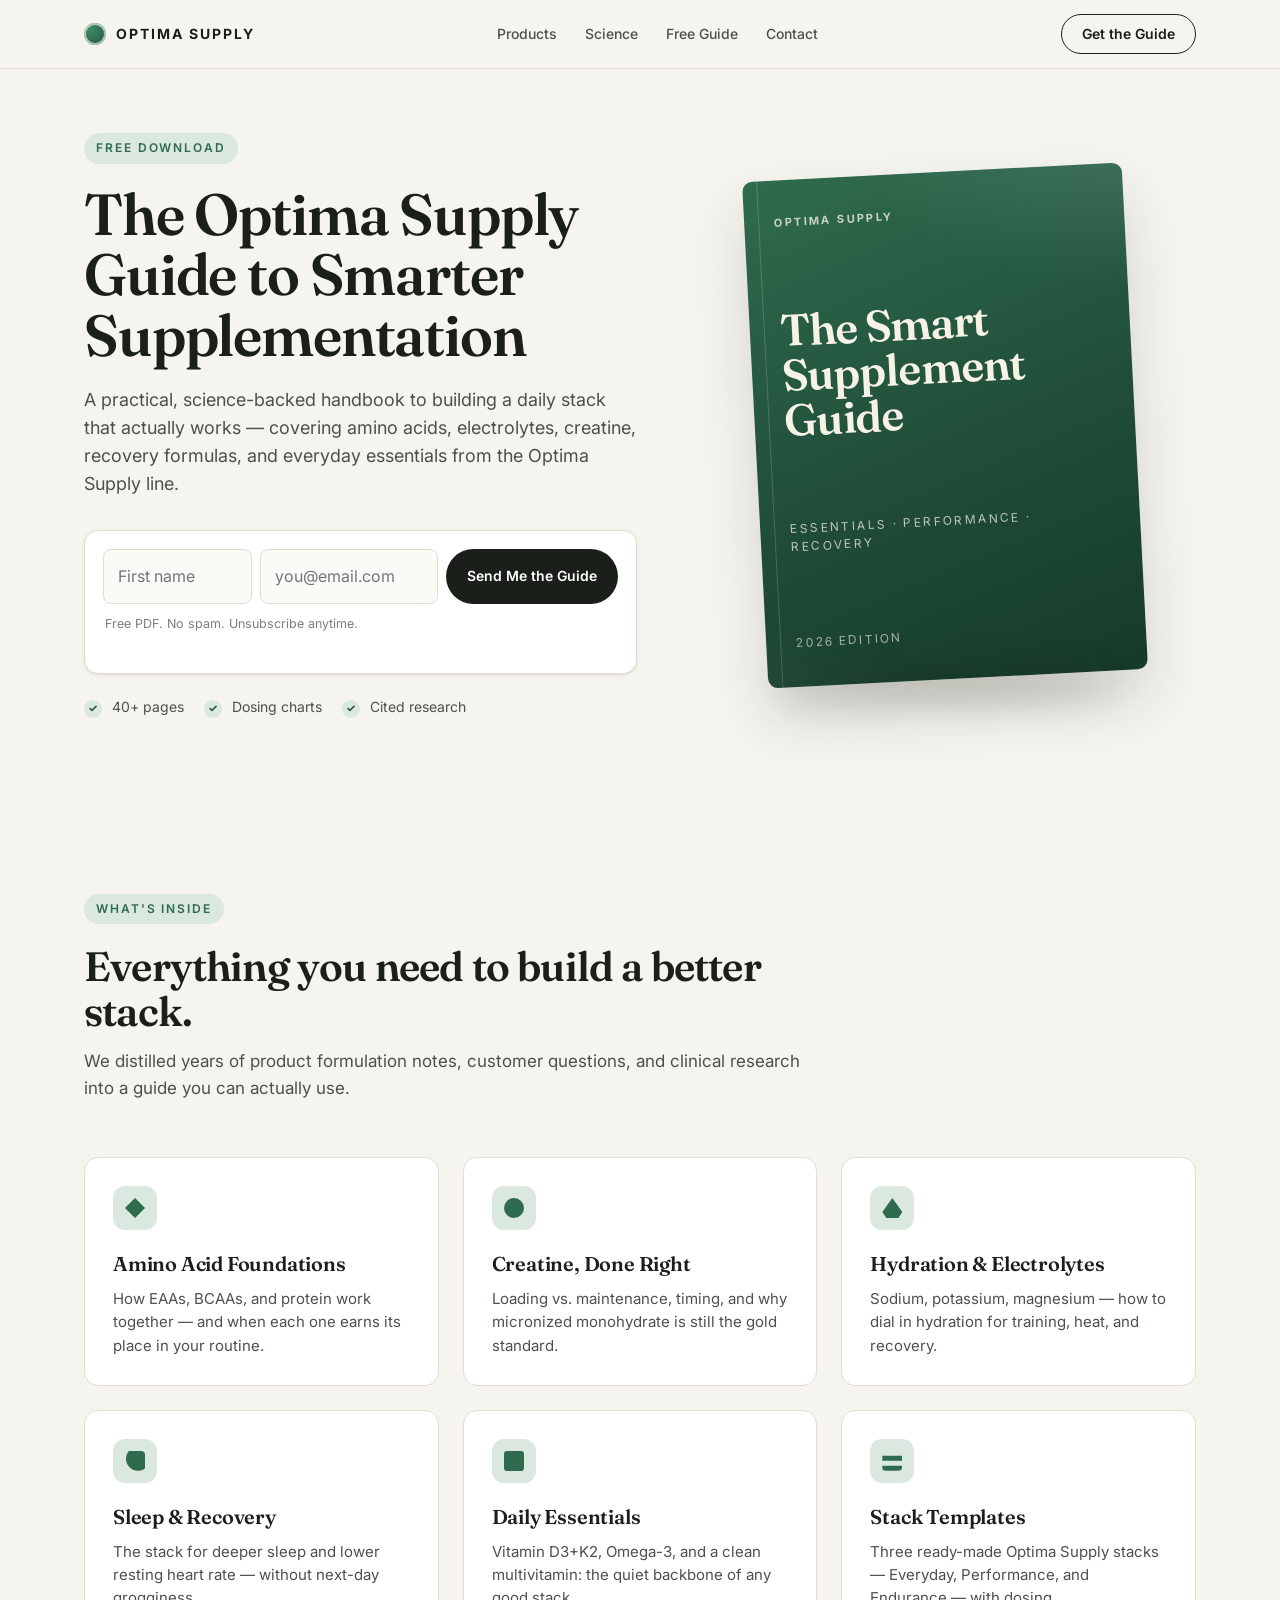
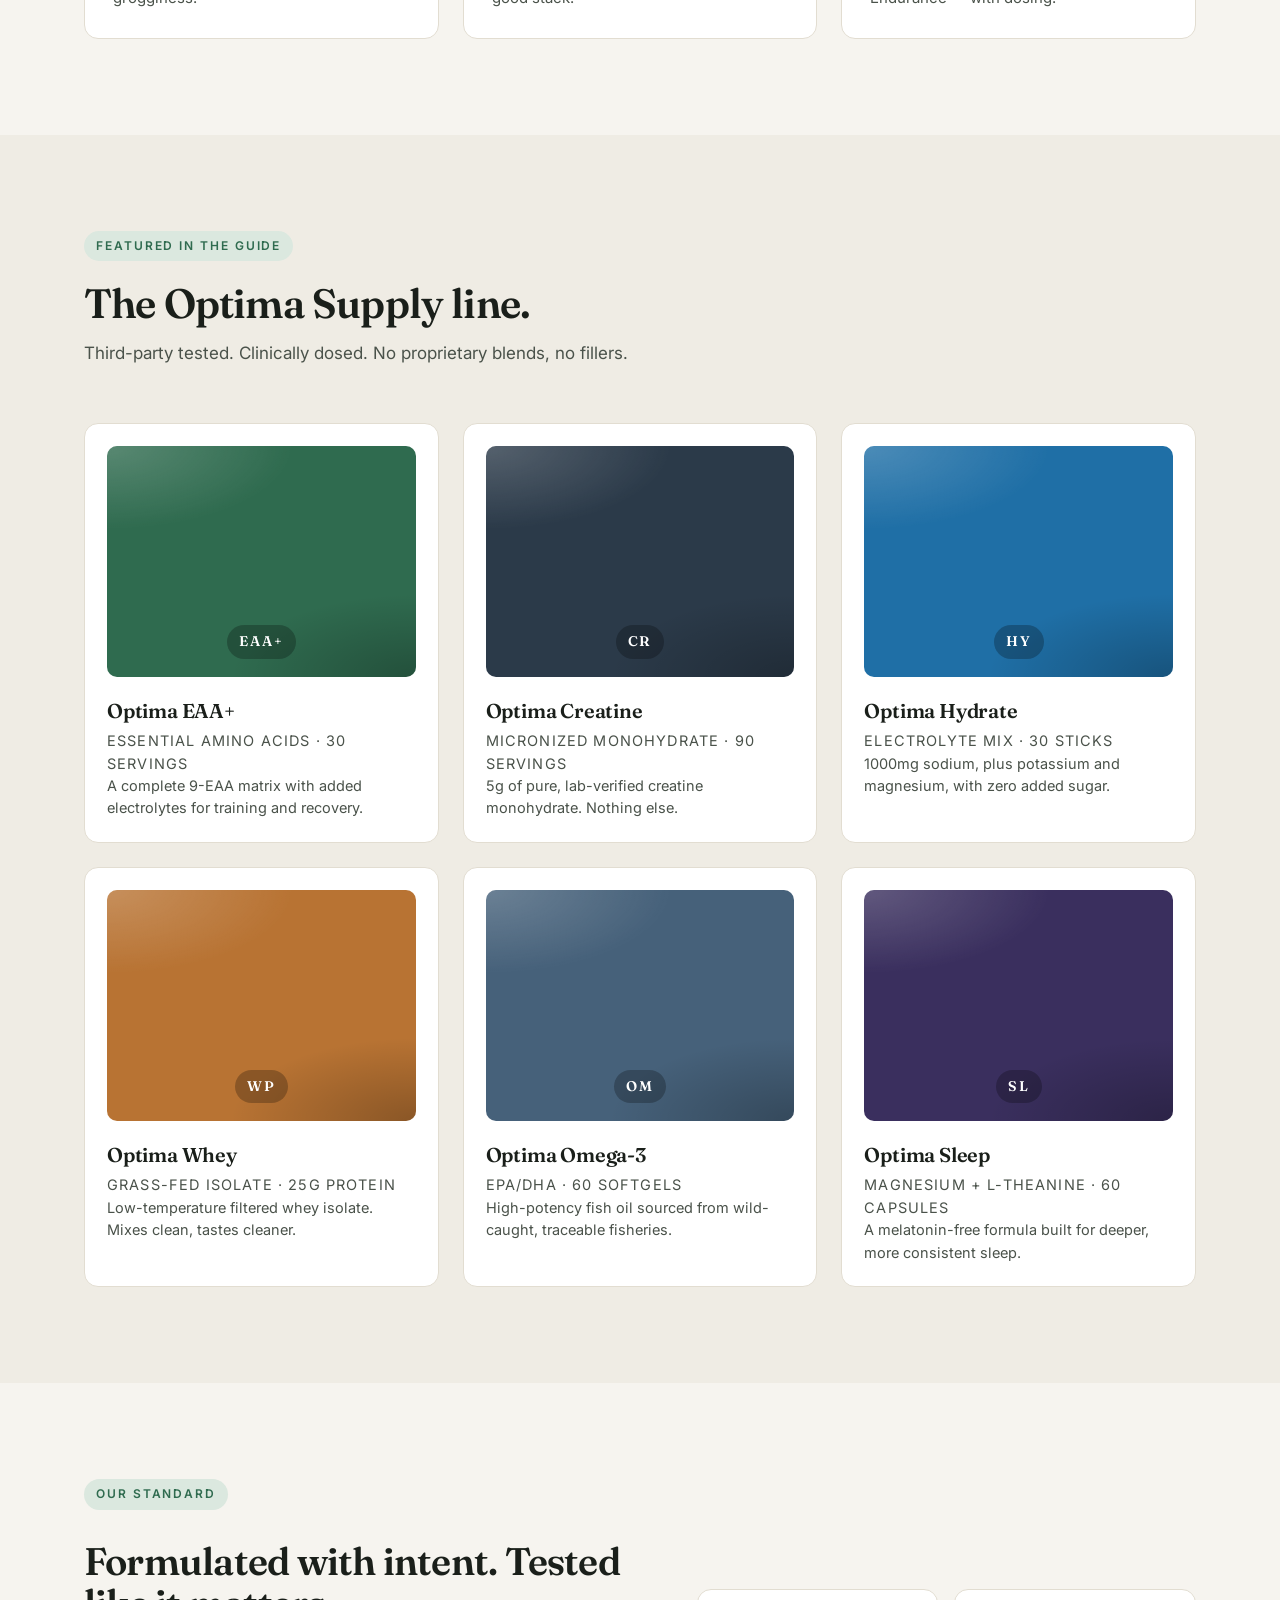
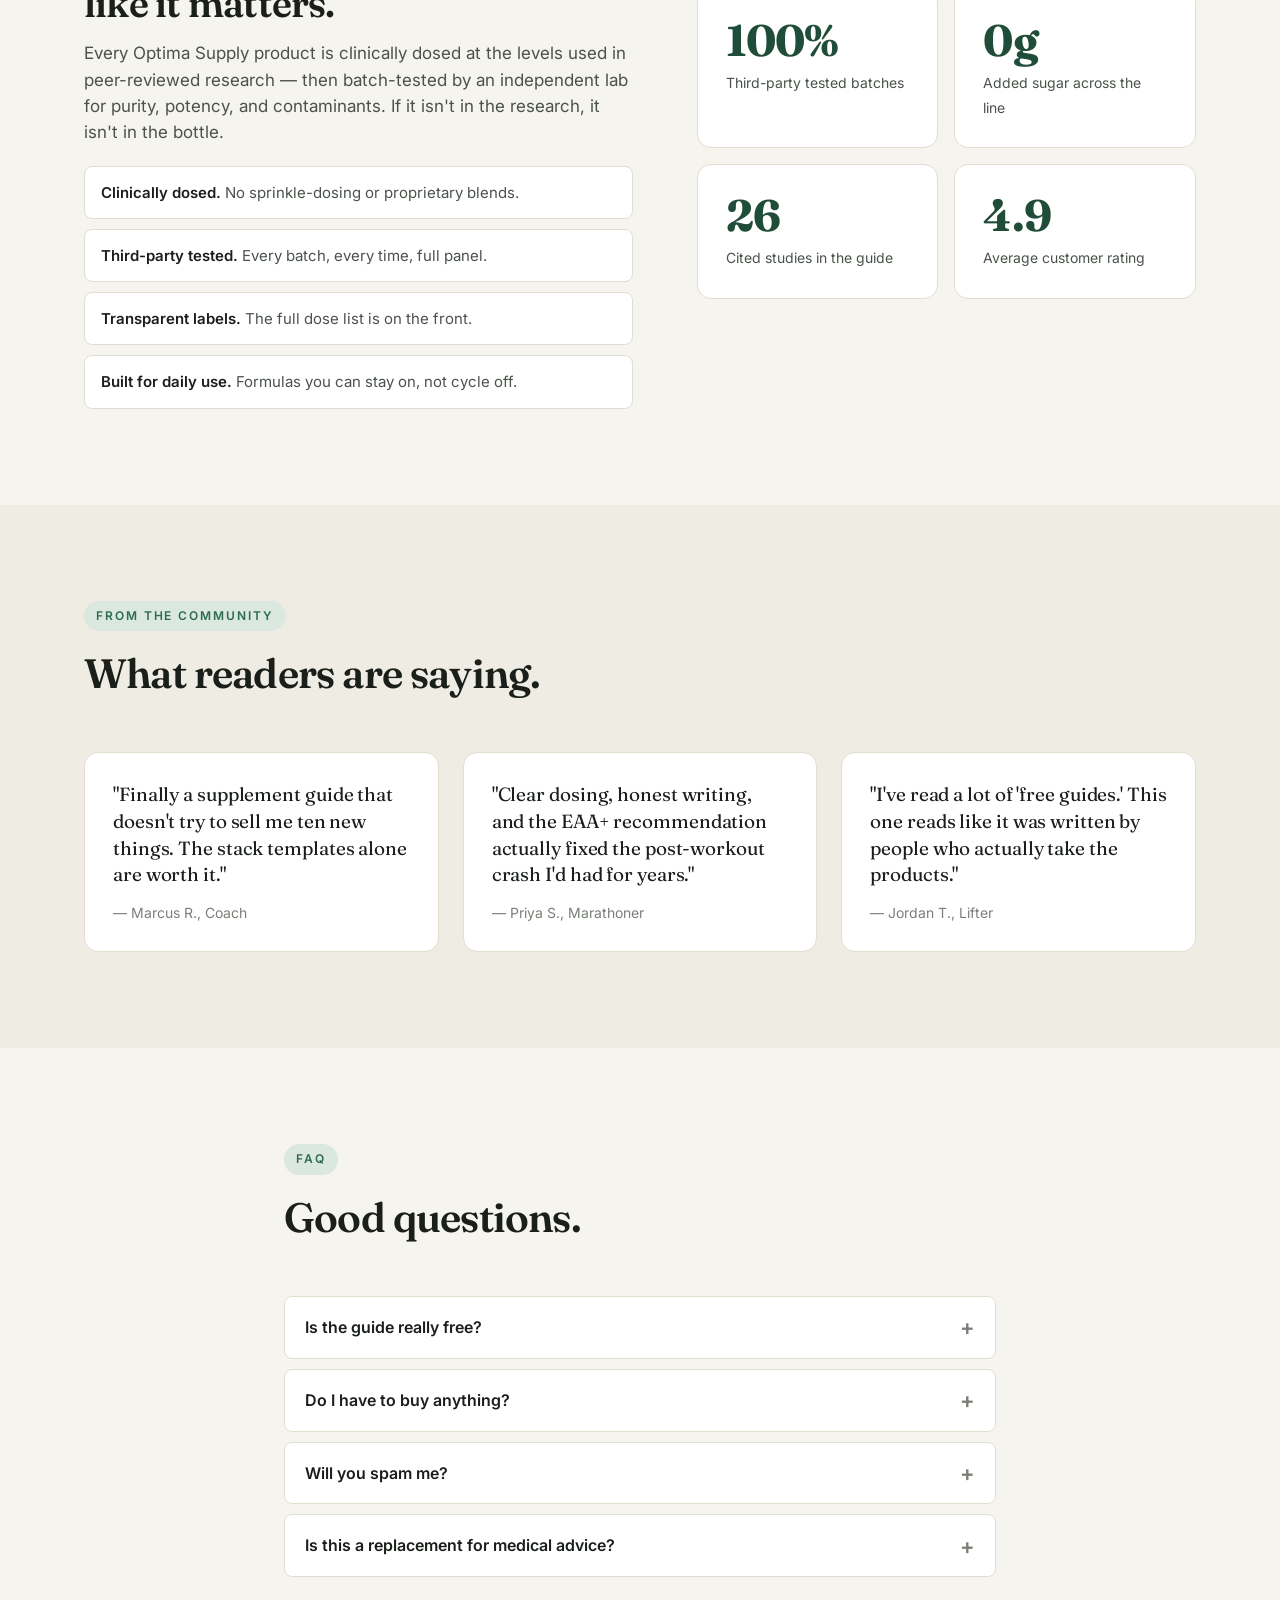
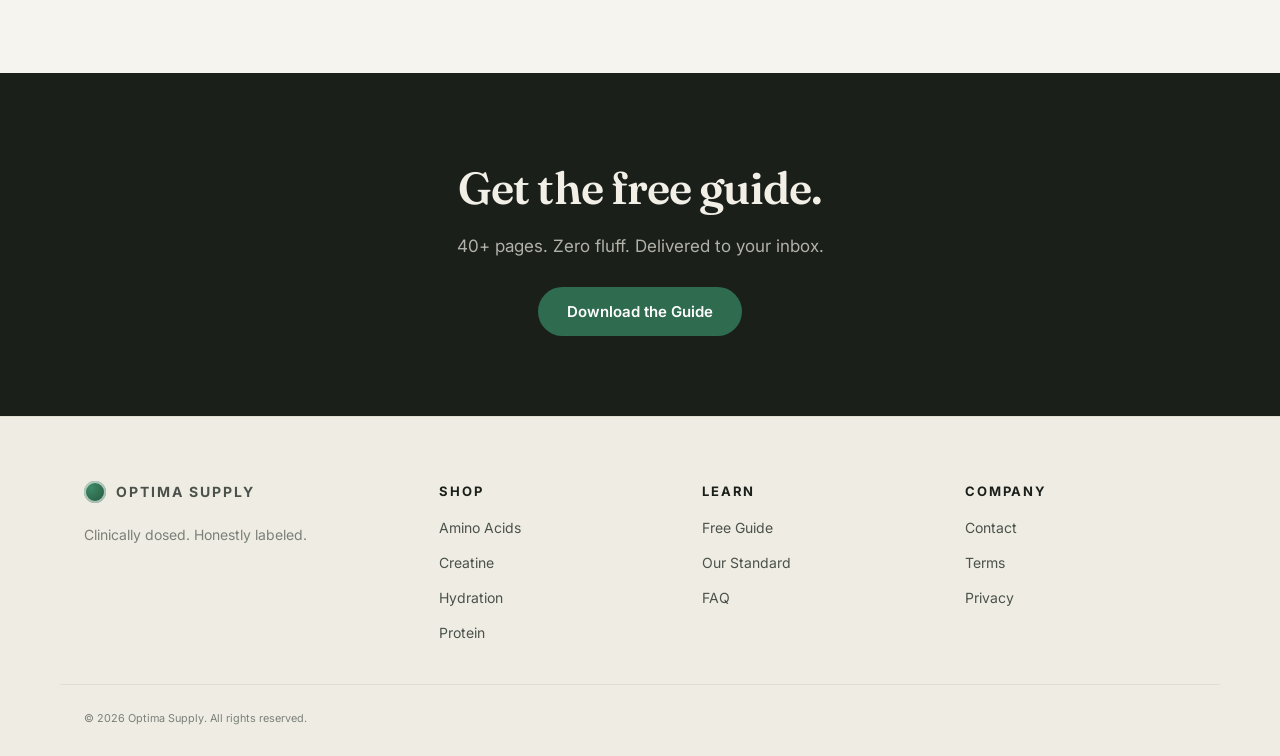
==== index.html @ 786e2454 "Add Optima Supply free guide landing page Recreates a free-guide-style lead magnet landing page for " ====
<!DOCTYPE html>
<html lang="en">
<head>
  <meta charset="UTF-8" />
  <meta name="viewport" content="width=device-width, initial-scale=1.0" />
  <title>Free Guide — Optima Supply</title>
  <meta name="description" content="Download the free Optima Supply guide and learn how to get more from your daily nutrition, recovery, and performance stack." />
  <link rel="preconnect" href="https://fonts.googleapis.com">
  <link rel="preconnect" href="https://fonts.gstatic.com" crossorigin>
  <link href="https://fonts.googleapis.com/css2?family=Inter:wght@400;500;600;700&family=Fraunces:opsz,wght@9..144,500;9..144,600;9..144,700&display=swap" rel="stylesheet">
  <link rel="stylesheet" href="styles.css" />
</head>
<body>
  <header class="site-header">
    <div class="container nav">
      <a href="/" class="brand" aria-label="Optima Supply home">
        <span class="brand-mark" aria-hidden="true"></span>
        <span class="brand-name">OPTIMA SUPPLY</span>
      </a>
      <nav class="nav-links" aria-label="Primary">
        <a href="#products">Products</a>
        <a href="#science">Science</a>
        <a href="#guide">Free Guide</a>
        <a href="#contact">Contact</a>
      </nav>
      <a href="#guide" class="btn btn-ghost">Get the Guide</a>
    </div>
  </header>

  <main>
    <!-- HERO -->
    <section class="hero" id="guide">
      <div class="container hero-grid">
        <div class="hero-copy">
          <span class="eyebrow">Free Download</span>
          <h1>The Optima Supply Guide to Smarter Supplementation</h1>
          <p class="lede">
            A practical, science-backed handbook to building a daily stack that
            actually works — covering amino acids, electrolytes, creatine,
            recovery formulas, and everyday essentials from the Optima Supply line.
          </p>

          <form class="signup" id="signup" novalidate>
            <div class="form-row">
              <label class="sr-only" for="first-name">First name</label>
              <input id="first-name" name="first_name" type="text" placeholder="First name" autocomplete="given-name" required />
              <label class="sr-only" for="email">Email address</label>
              <input id="email" name="email" type="email" placeholder="you@email.com" autocomplete="email" required />
              <button type="submit" class="btn btn-primary">Send Me the Guide</button>
            </div>
            <p class="form-hint">Free PDF. No spam. Unsubscribe anytime.</p>
            <p class="form-status" role="status" aria-live="polite"></p>
          </form>

          <ul class="trust-row" aria-label="What's inside">
            <li><span class="check" aria-hidden="true">✓</span> 40+ pages</li>
            <li><span class="check" aria-hidden="true">✓</span> Dosing charts</li>
            <li><span class="check" aria-hidden="true">✓</span> Cited research</li>
          </ul>
        </div>

        <div class="hero-visual" aria-hidden="true">
          <div class="guide-mock">
            <div class="guide-cover">
              <div class="cover-inner">
                <span class="cover-eyebrow">OPTIMA SUPPLY</span>
                <span class="cover-title">The Smart<br/>Supplement<br/>Guide</span>
                <span class="cover-sub">Essentials · Performance · Recovery</span>
                <span class="cover-edition">2026 Edition</span>
              </div>
            </div>
            <div class="guide-shadow"></div>
          </div>
        </div>
      </div>
    </section>

    <!-- WHAT'S INSIDE -->
    <section class="section" id="inside">
      <div class="container">
        <div class="section-head">
          <span class="eyebrow">What's Inside</span>
          <h2>Everything you need to build a better stack.</h2>
          <p class="section-sub">
            We distilled years of product formulation notes, customer questions, and
            clinical research into a guide you can actually use.
          </p>
        </div>

        <div class="feature-grid">
          <article class="feature">
            <div class="feature-icon" data-icon="amino"></div>
            <h3>Amino Acid Foundations</h3>
            <p>How EAAs, BCAAs, and protein work together — and when each one earns its place in your routine.</p>
          </article>
          <article class="feature">
            <div class="feature-icon" data-icon="creatine"></div>
            <h3>Creatine, Done Right</h3>
            <p>Loading vs. maintenance, timing, and why micronized monohydrate is still the gold standard.</p>
          </article>
          <article class="feature">
            <div class="feature-icon" data-icon="hydrate"></div>
            <h3>Hydration &amp; Electrolytes</h3>
            <p>Sodium, potassium, magnesium — how to dial in hydration for training, heat, and recovery.</p>
          </article>
          <article class="feature">
            <div class="feature-icon" data-icon="sleep"></div>
            <h3>Sleep &amp; Recovery</h3>
            <p>The stack for deeper sleep and lower resting heart rate — without next-day grogginess.</p>
          </article>
          <article class="feature">
            <div class="feature-icon" data-icon="daily"></div>
            <h3>Daily Essentials</h3>
            <p>Vitamin D3+K2, Omega-3, and a clean multivitamin: the quiet backbone of any good stack.</p>
          </article>
          <article class="feature">
            <div class="feature-icon" data-icon="stack"></div>
            <h3>Stack Templates</h3>
            <p>Three ready-made Optima Supply stacks — Everyday, Performance, and Endurance — with dosing.</p>
          </article>
        </div>
      </div>
    </section>

    <!-- PRODUCTS -->
    <section class="section section-muted" id="products">
      <div class="container">
        <div class="section-head">
          <span class="eyebrow">Featured in the Guide</span>
          <h2>The Optima Supply line.</h2>
          <p class="section-sub">
            Third-party tested. Clinically dosed. No proprietary blends, no fillers.
          </p>
        </div>

        <div class="product-grid">
          <article class="product">
            <div class="product-image" data-product="eaa"><span>EAA+</span></div>
            <h3>Optima EAA+</h3>
            <p class="product-meta">Essential Amino Acids · 30 servings</p>
            <p>A complete 9-EAA matrix with added electrolytes for training and recovery.</p>
          </article>
          <article class="product">
            <div class="product-image" data-product="creatine"><span>CR</span></div>
            <h3>Optima Creatine</h3>
            <p class="product-meta">Micronized Monohydrate · 90 servings</p>
            <p>5g of pure, lab-verified creatine monohydrate. Nothing else.</p>
          </article>
          <article class="product">
            <div class="product-image" data-product="hydrate"><span>HY</span></div>
            <h3>Optima Hydrate</h3>
            <p class="product-meta">Electrolyte Mix · 30 sticks</p>
            <p>1000mg sodium, plus potassium and magnesium, with zero added sugar.</p>
          </article>
          <article class="product">
            <div class="product-image" data-product="whey"><span>WP</span></div>
            <h3>Optima Whey</h3>
            <p class="product-meta">Grass-Fed Isolate · 25g protein</p>
            <p>Low-temperature filtered whey isolate. Mixes clean, tastes cleaner.</p>
          </article>
          <article class="product">
            <div class="product-image" data-product="omega"><span>OM</span></div>
            <h3>Optima Omega-3</h3>
            <p class="product-meta">EPA/DHA · 60 softgels</p>
            <p>High-potency fish oil sourced from wild-caught, traceable fisheries.</p>
          </article>
          <article class="product">
            <div class="product-image" data-product="sleep"><span>SL</span></div>
            <h3>Optima Sleep</h3>
            <p class="product-meta">Magnesium + L-Theanine · 60 capsules</p>
            <p>A melatonin-free formula built for deeper, more consistent sleep.</p>
          </article>
        </div>
      </div>
    </section>

    <!-- SCIENCE / VALUES -->
    <section class="section" id="science">
      <div class="container two-col">
        <div>
          <span class="eyebrow">Our Standard</span>
          <h2>Formulated with intent. Tested like it matters.</h2>
          <p>
            Every Optima Supply product is clinically dosed at the levels used in
            peer-reviewed research — then batch-tested by an independent lab for
            purity, potency, and contaminants. If it isn't in the research, it
            isn't in the bottle.
          </p>
          <ul class="value-list">
            <li><strong>Clinically dosed.</strong> No sprinkle-dosing or proprietary blends.</li>
            <li><strong>Third-party tested.</strong> Every batch, every time, full panel.</li>
            <li><strong>Transparent labels.</strong> The full dose list is on the front.</li>
            <li><strong>Built for daily use.</strong> Formulas you can stay on, not cycle off.</li>
          </ul>
        </div>
        <div class="stat-grid">
          <div class="stat"><span class="stat-num">100%</span><span class="stat-label">Third-party tested batches</span></div>
          <div class="stat"><span class="stat-num">0g</span><span class="stat-label">Added sugar across the line</span></div>
          <div class="stat"><span class="stat-num">26</span><span class="stat-label">Cited studies in the guide</span></div>
          <div class="stat"><span class="stat-num">4.9</span><span class="stat-label">Average customer rating</span></div>
        </div>
      </div>
    </section>

    <!-- TESTIMONIALS -->
    <section class="section section-muted">
      <div class="container">
        <div class="section-head">
          <span class="eyebrow">From the Community</span>
          <h2>What readers are saying.</h2>
        </div>
        <div class="quote-grid">
          <figure class="quote">
            <blockquote>"Finally a supplement guide that doesn't try to sell me ten new things. The stack templates alone are worth it."</blockquote>
            <figcaption>— Marcus R., Coach</figcaption>
          </figure>
          <figure class="quote">
            <blockquote>"Clear dosing, honest writing, and the EAA+ recommendation actually fixed the post-workout crash I'd had for years."</blockquote>
            <figcaption>— Priya S., Marathoner</figcaption>
          </figure>
          <figure class="quote">
            <blockquote>"I've read a lot of 'free guides.' This one reads like it was written by people who actually take the products."</blockquote>
            <figcaption>— Jordan T., Lifter</figcaption>
          </figure>
        </div>
      </div>
    </section>

    <!-- FAQ -->
    <section class="section" id="faq">
      <div class="container narrow">
        <div class="section-head">
          <span class="eyebrow">FAQ</span>
          <h2>Good questions.</h2>
        </div>
        <div class="faq-list">
          <details>
            <summary>Is the guide really free?</summary>
            <p>Yes. Enter your email and we'll send the PDF right away. No payment, no trial.</p>
          </details>
          <details>
            <summary>Do I have to buy anything?</summary>
            <p>Nope. The guide stands on its own — it just happens to reference the Optima Supply products we make.</p>
          </details>
          <details>
            <summary>Will you spam me?</summary>
            <p>No. You'll get the guide, plus the occasional research note or product update. Unsubscribe anytime in one click.</p>
          </details>
          <details>
            <summary>Is this a replacement for medical advice?</summary>
            <p>No. Always talk to your doctor before starting a new supplement, especially if you have a medical condition or take medication.</p>
          </details>
        </div>
      </div>
    </section>

    <!-- CTA -->
    <section class="cta">
      <div class="container cta-inner">
        <h2>Get the free guide.</h2>
        <p>40+ pages. Zero fluff. Delivered to your inbox.</p>
        <a href="#guide" class="btn btn-primary btn-lg">Download the Guide</a>
      </div>
    </section>
  </main>

  <footer class="site-footer" id="contact">
    <div class="container footer-grid">
      <div>
        <a href="/" class="brand brand-footer">
          <span class="brand-mark" aria-hidden="true"></span>
          <span class="brand-name">OPTIMA SUPPLY</span>
        </a>
        <p class="footer-tag">Clinically dosed. Honestly labeled.</p>
      </div>
      <div>
        <h4>Shop</h4>
        <ul>
          <li><a href="#products">Amino Acids</a></li>
          <li><a href="#products">Creatine</a></li>
          <li><a href="#products">Hydration</a></li>
          <li><a href="#products">Protein</a></li>
        </ul>
      </div>
      <div>
        <h4>Learn</h4>
        <ul>
          <li><a href="#guide">Free Guide</a></li>
          <li><a href="#science">Our Standard</a></li>
          <li><a href="#faq">FAQ</a></li>
        </ul>
      </div>
      <div>
        <h4>Company</h4>
        <ul>
          <li><a href="mailto:hello@optimasupply.is">Contact</a></li>
          <li><a href="#">Terms</a></li>
          <li><a href="#">Privacy</a></li>
        </ul>
      </div>
    </div>
    <div class="container footer-bottom">
      <small>&copy; <span id="year"></span> Optima Supply. All rights reserved.</small>
    </div>
  </footer>

  <script src="script.js" defer></script>
</body>
</html>
---- styles.css ----
:root {
  --bg: #f6f4ef;
  --bg-muted: #efece4;
  --surface: #ffffff;
  --ink: #1a1f1a;
  --ink-soft: #4a524a;
  --ink-muted: #7a8078;
  --accent: #2f6b4f;
  --accent-dark: #204d39;
  --accent-soft: #dbe8df;
  --line: #e2ddd1;
  --radius: 14px;
  --radius-sm: 8px;
  --shadow-sm: 0 1px 2px rgba(20,24,20,.06), 0 2px 6px rgba(20,24,20,.04);
  --shadow-md: 0 8px 24px rgba(20,24,20,.08);
  --shadow-lg: 0 30px 60px rgba(20,24,20,.15);
  --max: 1160px;
  --serif: "Fraunces", Georgia, serif;
  --sans: "Inter", -apple-system, BlinkMacSystemFont, "Segoe UI", Roboto, sans-serif;
}

*, *::before, *::after { box-sizing: border-box; }
html { scroll-behavior: smooth; }
body {
  margin: 0;
  font-family: var(--sans);
  color: var(--ink);
  background: var(--bg);
  line-height: 1.55;
  -webkit-font-smoothing: antialiased;
  -moz-osx-font-smoothing: grayscale;
}

img { max-width: 100%; display: block; }
a { color: inherit; text-decoration: none; }
.sr-only {
  position: absolute; width: 1px; height: 1px; padding: 0; margin: -1px;
  overflow: hidden; clip: rect(0, 0, 0, 0); white-space: nowrap; border: 0;
}

.container { width: 100%; max-width: var(--max); margin: 0 auto; padding: 0 24px; }
.container.narrow { max-width: 760px; }

/* HEADER */
.site-header {
  position: sticky; top: 0; z-index: 20;
  background: rgba(246,244,239,.85);
  backdrop-filter: saturate(150%) blur(10px);
  border-bottom: 1px solid var(--line);
}
.nav { display: flex; align-items: center; justify-content: space-between; height: 68px; }
.brand { display: inline-flex; align-items: center; gap: 10px; }
.brand-mark {
  width: 22px; height: 22px; border-radius: 50%;
  background: radial-gradient(circle at 30% 30%, #3e8a66 0%, var(--accent) 55%, var(--accent-dark) 100%);
  box-shadow: inset 0 0 0 2px rgba(255,255,255,.6);
}
.brand-name {
  font-family: var(--sans);
  font-weight: 700; letter-spacing: .14em; font-size: 14px;
}
.nav-links { display: flex; gap: 28px; }
.nav-links a {
  font-size: 14px; font-weight: 500; color: var(--ink-soft);
  transition: color .2s ease;
}
.nav-links a:hover { color: var(--ink); }

/* BUTTONS */
.btn {
  display: inline-flex; align-items: center; justify-content: center;
  padding: 12px 20px; border-radius: 999px;
  font-family: var(--sans); font-weight: 600; font-size: 14px;
  line-height: 1; cursor: pointer; border: 1px solid transparent;
  transition: transform .1s ease, background .2s ease, color .2s ease, border-color .2s ease;
  white-space: nowrap;
}
.btn:active { transform: translateY(1px); }
.btn-primary { background: var(--ink); color: #fff; }
.btn-primary:hover { background: var(--accent-dark); }
.btn-ghost { background: transparent; color: var(--ink); border-color: var(--ink); }
.btn-ghost:hover { background: var(--ink); color: #fff; }
.btn-lg { padding: 16px 28px; font-size: 15px; }

/* HERO */
.hero { padding: 64px 0 80px; }
.hero-grid {
  display: grid; grid-template-columns: 1.1fr 1fr; gap: 56px; align-items: center;
}
.eyebrow {
  display: inline-block;
  font-size: 12px; font-weight: 600; letter-spacing: .16em;
  text-transform: uppercase; color: var(--accent);
  background: var(--accent-soft);
  padding: 6px 12px; border-radius: 999px;
  margin-bottom: 20px;
}
.hero h1 {
  font-family: var(--serif);
  font-weight: 600; font-size: clamp(36px, 5vw, 58px);
  line-height: 1.05; letter-spacing: -0.02em;
  margin: 0 0 20px;
}
.lede {
  font-size: 18px; color: var(--ink-soft); max-width: 52ch; margin: 0 0 32px;
}

.signup {
  background: var(--surface);
  border: 1px solid var(--line);
  border-radius: var(--radius);
  padding: 18px;
  box-shadow: var(--shadow-sm);
}
.form-row { display: grid; grid-template-columns: 1fr 1.2fr auto; gap: 8px; }
.signup input {
  width: 100%; padding: 14px 14px; font: inherit;
  border: 1px solid var(--line); background: #fafaf7;
  border-radius: var(--radius-sm); color: var(--ink);
  transition: border-color .15s ease, background .15s ease;
}
.signup input:focus {
  outline: none; border-color: var(--accent); background: #fff;
  box-shadow: 0 0 0 3px var(--accent-soft);
}
.signup .btn { width: 100%; }
.form-hint { color: var(--ink-muted); font-size: 12.5px; margin: 10px 2px 0; }
.form-status { color: var(--accent-dark); font-size: 14px; margin: 8px 2px 0; min-height: 1em; }

.trust-row {
  list-style: none; padding: 0; margin: 22px 0 0;
  display: flex; gap: 20px; flex-wrap: wrap;
  color: var(--ink-soft); font-size: 14px;
}
.trust-row .check {
  display: inline-flex; align-items: center; justify-content: center;
  width: 18px; height: 18px; margin-right: 6px;
  background: var(--accent-soft); color: var(--accent-dark);
  border-radius: 50%; font-size: 11px; font-weight: 700;
}

/* Hero visual — mock guide cover */
.hero-visual { display: flex; justify-content: center; position: relative; }
.guide-mock { position: relative; width: min(100%, 380px); aspect-ratio: 3/4; }
.guide-cover {
  position: absolute; inset: 0;
  background: linear-gradient(160deg, #2f6b4f 0%, #204d39 55%, #163a29 100%);
  border-radius: 10px;
  box-shadow: var(--shadow-lg);
  overflow: hidden;
  transform: rotate(-3deg);
}
.guide-cover::before {
  content: "";
  position: absolute; inset: 0;
  background:
    radial-gradient(600px 300px at 120% -10%, rgba(255,255,255,.14), transparent 60%),
    radial-gradient(400px 200px at -20% 110%, rgba(255,255,255,.08), transparent 60%);
}
.guide-cover::after {
  content: "";
  position: absolute; top: 0; bottom: 0; left: 14px; width: 1px;
  background: rgba(255,255,255,.18);
}
.cover-inner {
  position: relative; height: 100%;
  padding: 34px 30px; color: #f3efe3;
  display: flex; flex-direction: column; justify-content: space-between;
}
.cover-eyebrow {
  font-size: 11px; font-weight: 700; letter-spacing: .22em;
  color: rgba(243,239,227,.8);
}
.cover-title {
  font-family: var(--serif); font-weight: 600;
  font-size: 44px; line-height: 1.02; letter-spacing: -0.02em;
  color: #f6f2e6;
}
.cover-sub {
  font-size: 12px; letter-spacing: .2em; text-transform: uppercase;
  color: rgba(243,239,227,.75);
}
.cover-edition {
  font-size: 12px; letter-spacing: .18em; text-transform: uppercase;
  color: rgba(243,239,227,.65);
}
.guide-shadow {
  position: absolute; left: 6%; right: 6%; bottom: -18px; height: 22px;
  background: rgba(20,24,20,.25);
  filter: blur(18px); border-radius: 50%;
}

/* SECTIONS */
.section { padding: 96px 0; }
.section-muted { background: var(--bg-muted); }
.section-head { max-width: 720px; margin: 0 0 56px; }
.section-head h2 {
  font-family: var(--serif); font-weight: 600;
  font-size: clamp(28px, 3.2vw, 42px); line-height: 1.1;
  letter-spacing: -0.02em; margin: 0 0 14px;
}
.section-sub { color: var(--ink-soft); font-size: 17px; margin: 0; }

/* FEATURES */
.feature-grid {
  display: grid; grid-template-columns: repeat(3, 1fr); gap: 24px;
}
.feature {
  background: var(--surface);
  border: 1px solid var(--line);
  border-radius: var(--radius);
  padding: 28px;
  transition: transform .15s ease, box-shadow .15s ease;
}
.feature:hover { transform: translateY(-2px); box-shadow: var(--shadow-md); }
.feature h3 {
  font-family: var(--serif); font-weight: 600; font-size: 20px;
  margin: 18px 0 8px; letter-spacing: -0.01em;
}
.feature p { color: var(--ink-soft); margin: 0; font-size: 15px; }
.feature-icon {
  width: 44px; height: 44px; border-radius: 12px;
  background: var(--accent-soft); color: var(--accent-dark);
  display: flex; align-items: center; justify-content: center;
  position: relative;
}
.feature-icon::before {
  content: ""; width: 20px; height: 20px; border-radius: 4px;
  background: var(--accent);
}
.feature-icon[data-icon="amino"]::before  { clip-path: polygon(50% 0, 100% 50%, 50% 100%, 0 50%); }
.feature-icon[data-icon="creatine"]::before{ border-radius: 50%; }
.feature-icon[data-icon="hydrate"]::before { clip-path: polygon(50% 0, 100% 70%, 80% 100%, 20% 100%, 0 70%); }
.feature-icon[data-icon="sleep"]::before   { clip-path: circle(60% at 65% 40%); }
.feature-icon[data-icon="daily"]::before   { border-radius: 3px; }
.feature-icon[data-icon="stack"]::before   { clip-path: polygon(0 25%, 100% 25%, 100% 50%, 0 50%, 0 75%, 100% 75%, 100% 100%, 0 100%); }

/* PRODUCTS */
.product-grid {
  display: grid; grid-template-columns: repeat(3, 1fr); gap: 24px;
}
.product {
  background: var(--surface);
  border: 1px solid var(--line);
  border-radius: var(--radius);
  padding: 22px;
  display: flex; flex-direction: column;
}
.product-image {
  aspect-ratio: 4/3;
  border-radius: 10px;
  display: flex; align-items: flex-end; justify-content: center;
  padding: 18px;
  margin-bottom: 18px;
  color: #fff;
  font-family: var(--serif); font-weight: 600; font-size: 28px;
  letter-spacing: 0.02em;
  position: relative;
  overflow: hidden;
}
.product-image span {
  position: relative; z-index: 1;
  background: rgba(0,0,0,.25); padding: 6px 12px;
  border-radius: 999px; font-size: 14px; letter-spacing: .14em;
}
.product-image::before {
  content: ""; position: absolute; inset: 0;
  background-image:
    radial-gradient(100% 60% at 0% 0%, rgba(255,255,255,.2), transparent 60%),
    radial-gradient(100% 60% at 100% 100%, rgba(0,0,0,.25), transparent 60%);
}
.product-image[data-product="eaa"]     { background: #2f6b4f; }
.product-image[data-product="creatine"]{ background: #2b3a49; }
.product-image[data-product="hydrate"] { background: #1f6fa6; }
.product-image[data-product="whey"]    { background: #b87333; }
.product-image[data-product="omega"]   { background: #46617a; }
.product-image[data-product="sleep"]   { background: #3a2f5e; }

.product h3 {
  font-family: var(--serif); font-weight: 600; font-size: 20px;
  margin: 0 0 4px; letter-spacing: -0.01em;
}
.product-meta {
  font-size: 12px; color: var(--ink-muted);
  letter-spacing: .08em; text-transform: uppercase;
  margin: 0 0 10px;
}
.product p { color: var(--ink-soft); font-size: 14.5px; margin: 0; }

/* TWO-COL SCIENCE */
.two-col {
  display: grid; grid-template-columns: 1.1fr 1fr; gap: 64px; align-items: center;
}
.two-col h2 {
  font-family: var(--serif); font-weight: 600;
  font-size: clamp(28px, 3vw, 40px); line-height: 1.1;
  letter-spacing: -0.02em; margin: 10px 0 16px;
}
.two-col p { color: var(--ink-soft); font-size: 17px; margin: 0 0 20px; }
.value-list { list-style: none; padding: 0; margin: 0; display: grid; gap: 10px; }
.value-list li {
  padding: 14px 16px; background: var(--surface);
  border: 1px solid var(--line); border-radius: var(--radius-sm);
  color: var(--ink-soft); font-size: 15px;
}
.value-list strong { color: var(--ink); font-weight: 600; }

.stat-grid {
  display: grid; grid-template-columns: 1fr 1fr; gap: 16px;
}
.stat {
  background: var(--surface); border: 1px solid var(--line);
  border-radius: var(--radius); padding: 28px;
}
.stat-num {
  display: block;
  font-family: var(--serif); font-weight: 700;
  font-size: 44px; line-height: 1; color: var(--accent-dark);
  letter-spacing: -0.02em; margin-bottom: 8px;
}
.stat-label { color: var(--ink-soft); font-size: 14px; }

/* QUOTES */
.quote-grid { display: grid; grid-template-columns: repeat(3, 1fr); gap: 24px; }
.quote {
  margin: 0; padding: 28px;
  background: var(--surface); border: 1px solid var(--line);
  border-radius: var(--radius);
}
.quote blockquote {
  margin: 0 0 14px; font-family: var(--serif);
  font-size: 19px; line-height: 1.4; color: var(--ink);
  letter-spacing: -0.005em;
}
.quote figcaption { color: var(--ink-muted); font-size: 14px; }

/* FAQ */
.faq-list { display: grid; gap: 10px; }
.faq-list details {
  background: var(--surface); border: 1px solid var(--line);
  border-radius: var(--radius-sm); padding: 18px 20px;
  transition: box-shadow .15s ease;
}
.faq-list details[open] { box-shadow: var(--shadow-sm); }
.faq-list summary {
  cursor: pointer; font-weight: 600;
  list-style: none; display: flex; justify-content: space-between; align-items: center;
}
.faq-list summary::-webkit-details-marker { display: none; }
.faq-list summary::after {
  content: "+"; font-size: 22px; color: var(--ink-muted);
  transition: transform .2s ease; line-height: 1;
}
.faq-list details[open] summary::after { content: "–"; }
.faq-list p { color: var(--ink-soft); margin: 12px 0 0; font-size: 15px; }

/* CTA */
.cta {
  background: var(--ink); color: #f2efe6;
  padding: 80px 0;
}
.cta-inner { text-align: center; }
.cta h2 {
  font-family: var(--serif); font-weight: 600;
  font-size: clamp(30px, 3.5vw, 46px); margin: 0 0 10px;
  letter-spacing: -0.02em;
}
.cta p { color: rgba(242,239,230,.7); margin: 0 0 28px; font-size: 17px; }
.cta .btn-primary { background: var(--accent); color: #fff; }
.cta .btn-primary:hover { background: #3e8a66; }

/* FOOTER */
.site-footer {
  background: var(--bg-muted);
  border-top: 1px solid var(--line);
  padding: 64px 0 28px;
  color: var(--ink-soft);
}
.footer-grid {
  display: grid; grid-template-columns: 1.4fr 1fr 1fr 1fr; gap: 32px;
  padding-bottom: 40px;
}
.footer-tag { margin: 14px 0 0; font-size: 14px; color: var(--ink-muted); max-width: 28ch; }
.site-footer h4 {
  font-size: 13px; text-transform: uppercase; letter-spacing: .14em;
  margin: 0 0 14px; color: var(--ink);
}
.site-footer ul { list-style: none; padding: 0; margin: 0; display: grid; gap: 10px; }
.site-footer a { font-size: 14px; color: var(--ink-soft); }
.site-footer a:hover { color: var(--ink); }
.footer-bottom {
  border-top: 1px solid var(--line);
  padding-top: 22px; font-size: 13px; color: var(--ink-muted);
}

/* RESPONSIVE */
@media (max-width: 960px) {
  .nav-links { display: none; }
  .hero-grid { grid-template-columns: 1fr; gap: 48px; }
  .hero-visual { order: -1; }
  .guide-mock { width: min(100%, 320px); }
  .feature-grid, .product-grid, .quote-grid { grid-template-columns: repeat(2, 1fr); }
  .two-col { grid-template-columns: 1fr; gap: 40px; }
  .footer-grid { grid-template-columns: 1fr 1fr; }
}
@media (max-width: 620px) {
  .section { padding: 72px 0; }
  .hero { padding: 40px 0 64px; }
  .form-row { grid-template-columns: 1fr; }
  .feature-grid, .product-grid, .quote-grid, .stat-grid { grid-template-columns: 1fr; }
  .footer-grid { grid-template-columns: 1fr; }
}
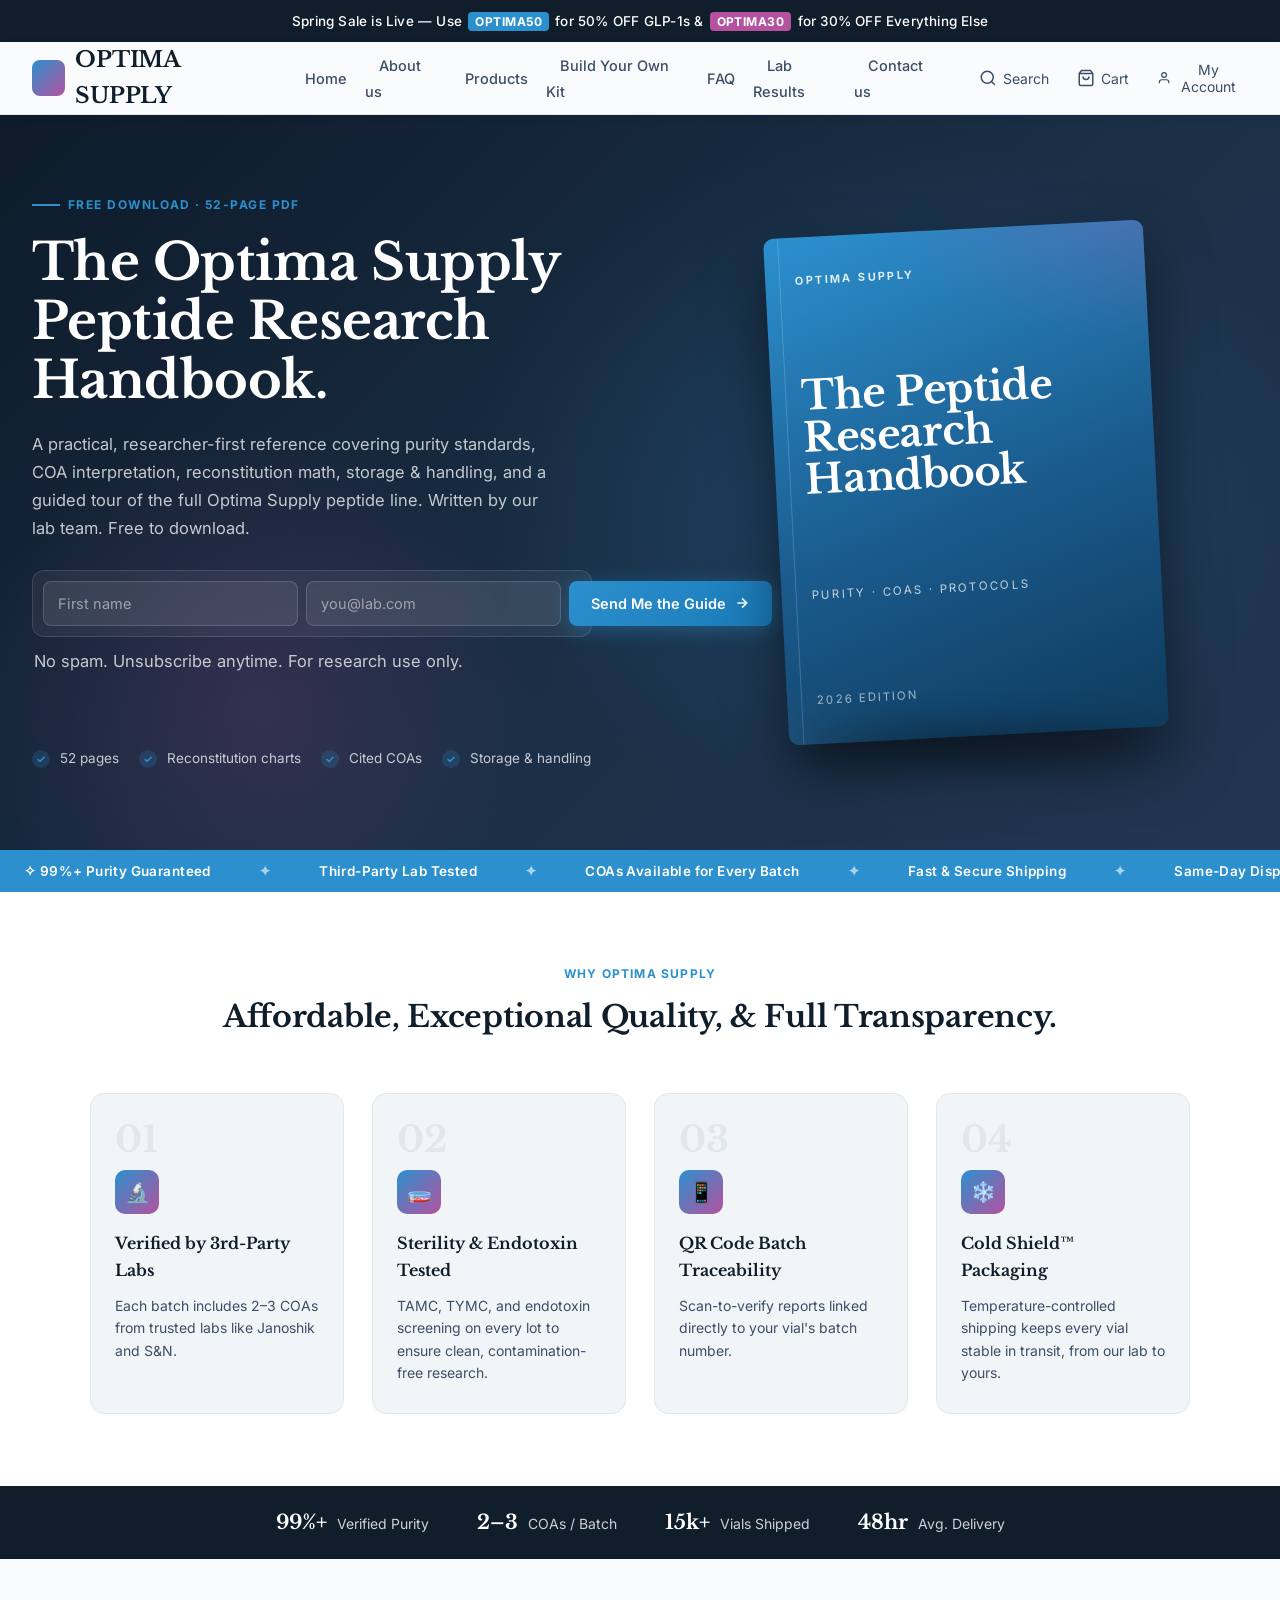
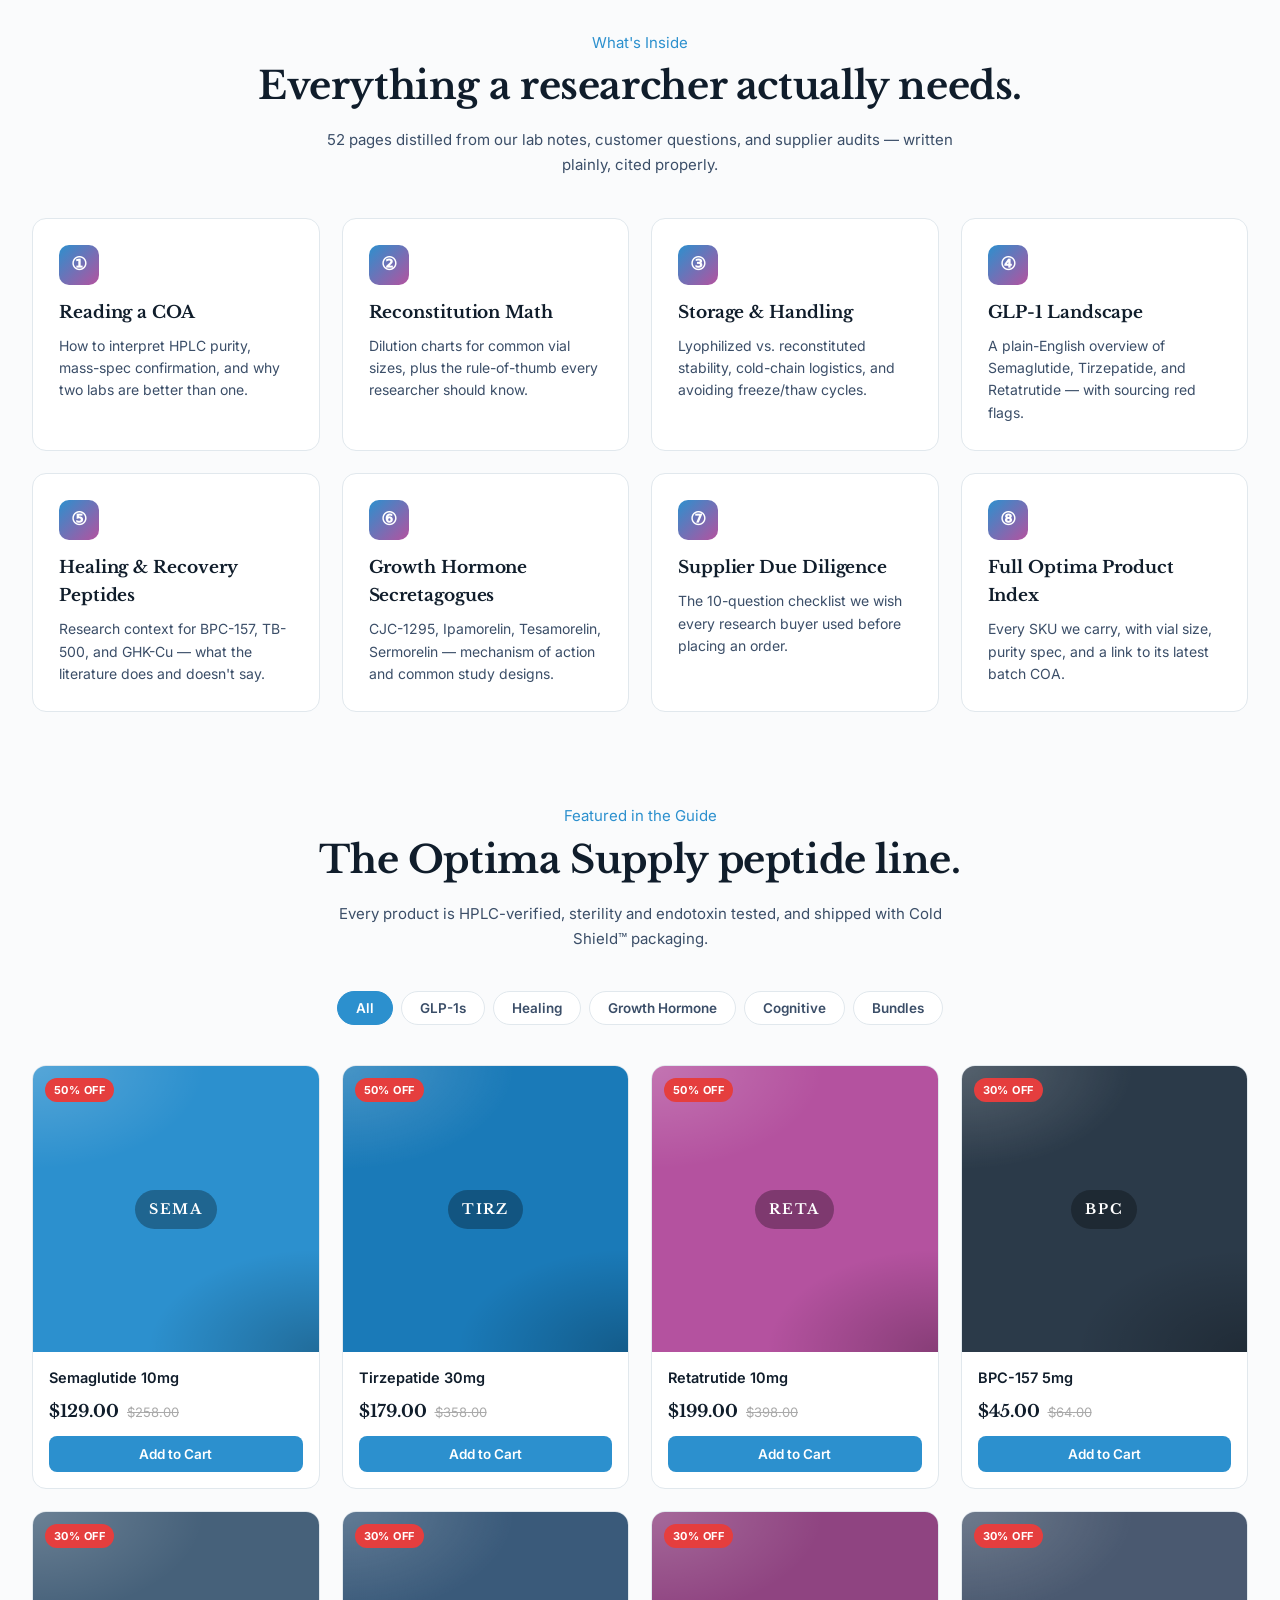
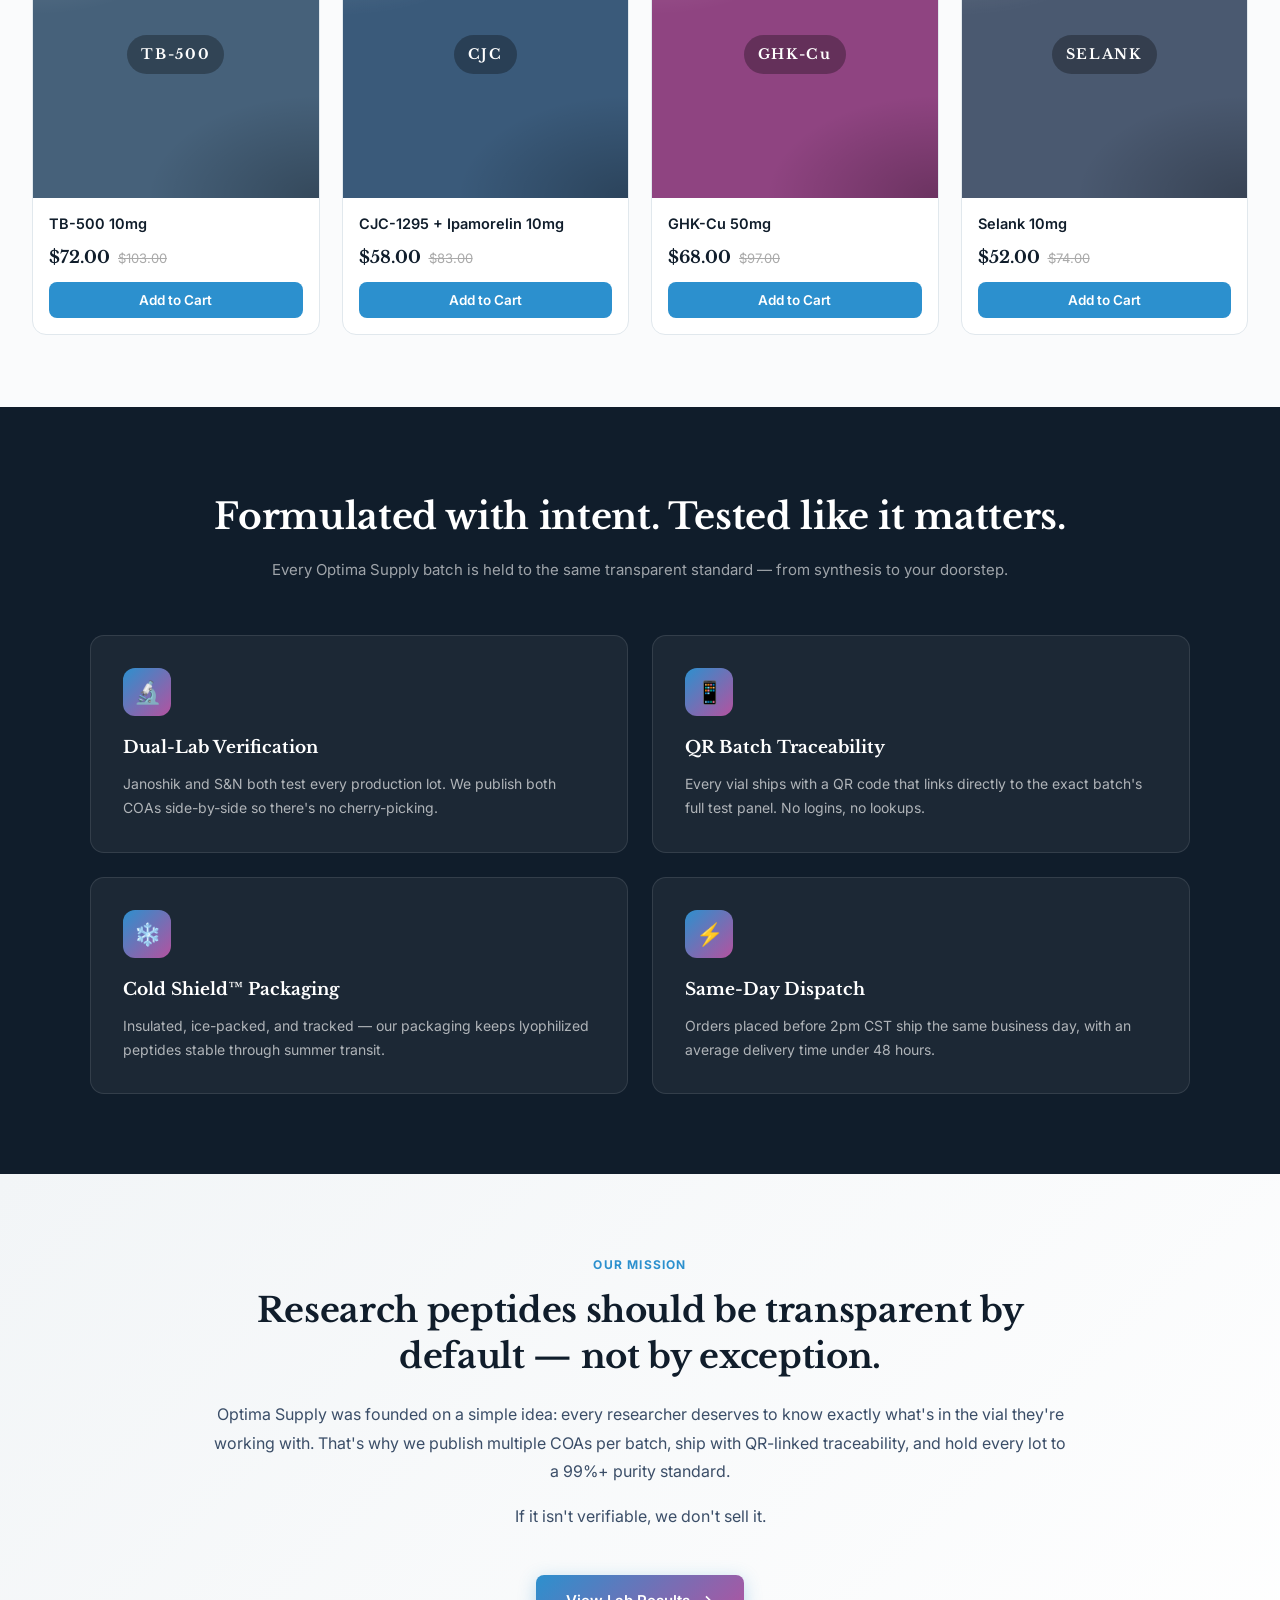
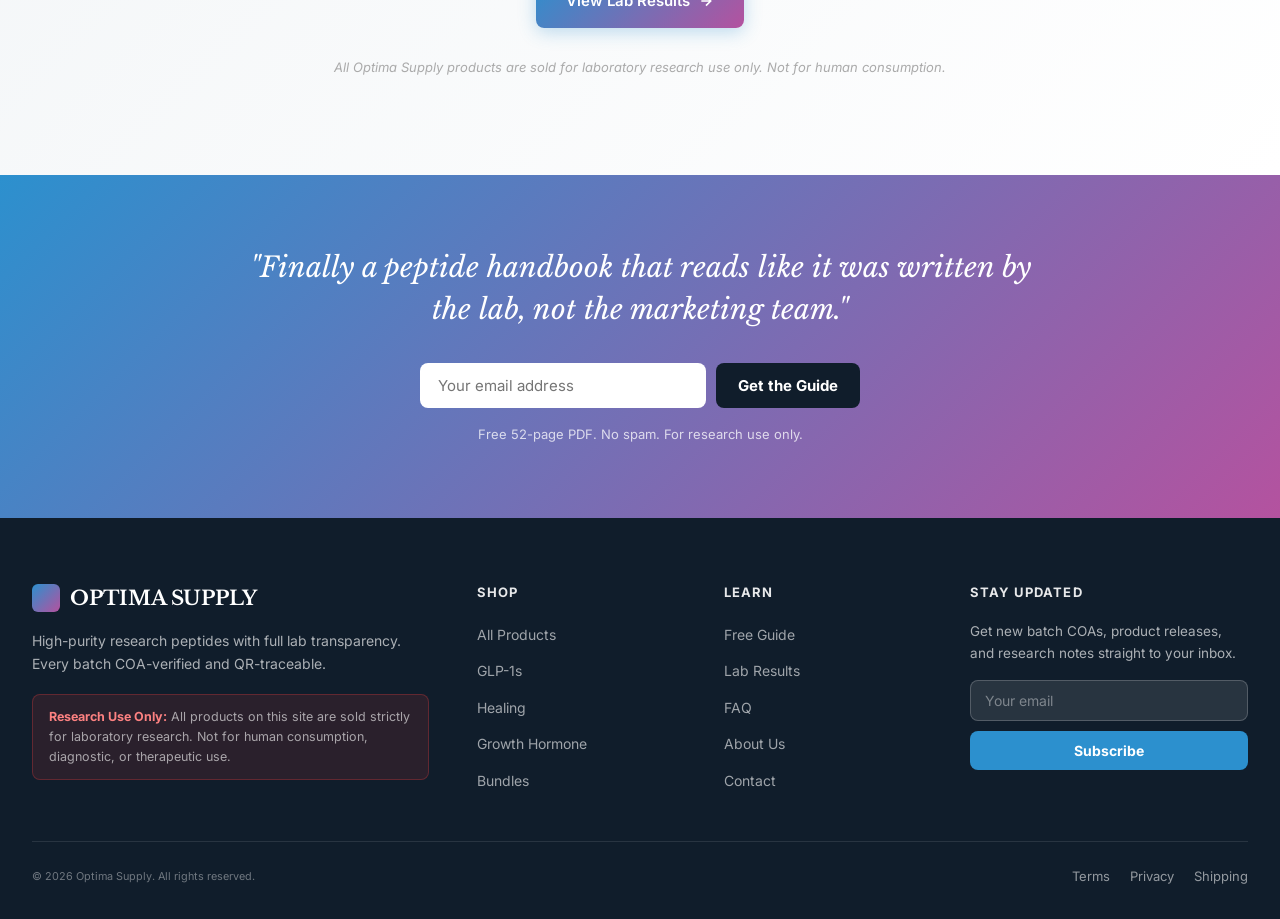
==== commit 00eb2e3e: "Rebuild free-guide page with real Optima Supply branding Replace placeholder design with Optima Supp" ====
--- a/index.html
+++ b/index.html
@@ -3,304 +3,413 @@
 <head>
   <meta charset="UTF-8" />
   <meta name="viewport" content="width=device-width, initial-scale=1.0" />
-  <title>Free Guide — Optima Supply</title>
-  <meta name="description" content="Download the free Optima Supply guide and learn how to get more from your daily nutrition, recovery, and performance stack." />
-  <link rel="preconnect" href="https://fonts.googleapis.com">
-  <link rel="preconnect" href="https://fonts.gstatic.com" crossorigin>
-  <link href="https://fonts.googleapis.com/css2?family=Inter:wght@400;500;600;700&family=Fraunces:opsz,wght@9..144,500;9..144,600;9..144,700&display=swap" rel="stylesheet">
+  <title>Free Research Guide | The Optima Supply Peptide Handbook</title>
+  <meta name="description" content="Download the free Optima Supply Peptide Research Handbook — a practical reference for researchers covering purity standards, COAs, handling, reconstitution, and the full Optima product line." />
+  <link href="https://fonts.googleapis.com/css2?family=Libre+Baskerville:ital,wght@0,400;0,700;1,400&family=Inter:wght@300;400;500;600;700&display=swap" rel="stylesheet" />
   <link rel="stylesheet" href="styles.css" />
 </head>
 <body>
+
+  <!-- ANNOUNCEMENT BAR -->
+  <div class="announcement-bar">
+    Spring Sale is Live — Use <span class="code">OPTIMA50</span> for 50% OFF GLP-1s &amp; <span class="code purple">OPTIMA30</span> for 30% OFF Everything Else
+  </div>
+
+  <!-- HEADER -->
   <header class="site-header">
-    <div class="container nav">
-      <a href="/" class="brand" aria-label="Optima Supply home">
-        <span class="brand-mark" aria-hidden="true"></span>
-        <span class="brand-name">OPTIMA SUPPLY</span>
+    <div class="header-inner">
+      <a href="https://optimasupply.is/" class="site-logo-text" aria-label="Optima Supply Home">
+        <img src="https://optimasupply.is/wp-content/uploads/2024/02/optimachemicalsupply.svg"
+             alt="Optima Supply"
+             onerror="this.style.display='none'; this.nextElementSibling.style.display='inline-flex';"
+             style="height:44px;width:auto;" />
+        <span class="logo-fallback" style="display:none;align-items:center;gap:10px;">
+          <span class="logo-mark"></span>OPTIMA SUPPLY
+        </span>
       </a>
-      <nav class="nav-links" aria-label="Primary">
-        <a href="#products">Products</a>
-        <a href="#science">Science</a>
-        <a href="#guide">Free Guide</a>
-        <a href="#contact">Contact</a>
+
+      <nav class="main-nav" aria-label="Main navigation">
+        <ul>
+          <li><a href="https://optimasupply.is/">Home</a></li>
+          <li><a href="https://optimasupply.is/about-us/">About us</a></li>
+          <li><a href="https://optimasupply.is/shop/">Products</a></li>
+          <li><a href="https://optimasupply.is/product-category/bundles/">Build Your Own Kit</a></li>
+          <li><a href="https://optimasupply.is/faq/">FAQ</a></li>
+          <li><a href="https://optimasupply.is/lab-results/">Lab Results</a></li>
+          <li><a href="https://optimasupply.is/contact-us/">Contact us</a></li>
+        </ul>
       </nav>
-      <a href="#guide" class="btn btn-ghost">Get the Guide</a>
+
+      <div class="header-actions">
+        <button class="btn-icon" aria-label="Search">
+          <svg width="18" height="18" fill="none" stroke="currentColor" stroke-width="2" viewBox="0 0 24 24"><circle cx="11" cy="11" r="8"/><path d="m21 21-4.35-4.35"/></svg>
+          Search
+        </button>
+        <button class="btn-icon" aria-label="Cart">
+          <svg width="18" height="18" fill="none" stroke="currentColor" stroke-width="2" viewBox="0 0 24 24"><path d="M6 2 3 6v14a2 2 0 0 0 2 2h14a2 2 0 0 0 2-2V6l-3-4z"/><line x1="3" y1="6" x2="21" y2="6"/><path d="M16 10a4 4 0 0 1-8 0"/></svg>
+          Cart
+        </button>
+        <button class="btn-icon" aria-label="My Account">
+          <svg width="18" height="18" fill="none" stroke="currentColor" stroke-width="2" viewBox="0 0 24 24"><path d="M20 21v-2a4 4 0 0 0-4-4H8a4 4 0 0 0-4 4v2"/><circle cx="12" cy="7" r="4"/></svg>
+          My Account
+        </button>
+      </div>
     </div>
   </header>
 
-  <main>
-    <!-- HERO -->
-    <section class="hero" id="guide">
-      <div class="container hero-grid">
-        <div class="hero-copy">
-          <span class="eyebrow">Free Download</span>
-          <h1>The Optima Supply Guide to Smarter Supplementation</h1>
-          <p class="lede">
-            A practical, science-backed handbook to building a daily stack that
-            actually works — covering amino acids, electrolytes, creatine,
-            recovery formulas, and everyday essentials from the Optima Supply line.
-          </p>
-
-          <form class="signup" id="signup" novalidate>
-            <div class="form-row">
-              <label class="sr-only" for="first-name">First name</label>
-              <input id="first-name" name="first_name" type="text" placeholder="First name" autocomplete="given-name" required />
-              <label class="sr-only" for="email">Email address</label>
-              <input id="email" name="email" type="email" placeholder="you@email.com" autocomplete="email" required />
-              <button type="submit" class="btn btn-primary">Send Me the Guide</button>
+  <!-- HERO -->
+  <section class="hero hero-guide">
+    <div class="hero-inner">
+      <div class="hero-text">
+        <div class="brand-label">Free Download · 52-Page PDF</div>
+        <h1>The Optima Supply Peptide Research Handbook.</h1>
+        <p>A practical, researcher-first reference covering purity standards, COA interpretation, reconstitution math, storage &amp; handling, and a guided tour of the full Optima Supply peptide line. Written by our lab team. Free to download.</p>
+
+        <form class="guide-form" id="guide-form" novalidate>
+          <label class="sr-only" for="hero-first">First name</label>
+          <input id="hero-first" name="first_name" type="text" placeholder="First name" autocomplete="given-name" required />
+          <label class="sr-only" for="hero-email">Email address</label>
+          <input id="hero-email" name="email" type="email" placeholder="you@lab.com" autocomplete="email" required />
+          <button type="submit" class="hero-cta">
+            Send Me the Guide
+            <svg width="16" height="16" fill="none" stroke="currentColor" stroke-width="2.5" viewBox="0 0 24 24"><path d="M5 12h14M12 5l7 7-7 7"/></svg>
+          </button>
+        </form>
+        <p class="form-hint">No spam. Unsubscribe anytime. For research use only.</p>
+        <p class="form-status" role="status" aria-live="polite"></p>
+
+        <ul class="trust-row">
+          <li><span class="check">✓</span> 52 pages</li>
+          <li><span class="check">✓</span> Reconstitution charts</li>
+          <li><span class="check">✓</span> Cited COAs</li>
+          <li><span class="check">✓</span> Storage &amp; handling</li>
+        </ul>
+      </div>
+
+      <div class="hero-image">
+        <div class="guide-mock" aria-hidden="true">
+          <div class="guide-cover">
+            <div class="cover-inner">
+              <span class="cover-eyebrow">OPTIMA SUPPLY</span>
+              <span class="cover-title">The Peptide<br/>Research<br/>Handbook</span>
+              <span class="cover-sub">Purity · COAs · Protocols</span>
+              <span class="cover-edition">2026 Edition</span>
             </div>
-            <p class="form-hint">Free PDF. No spam. Unsubscribe anytime.</p>
-            <p class="form-status" role="status" aria-live="polite"></p>
-          </form>
-
-          <ul class="trust-row" aria-label="What's inside">
-            <li><span class="check" aria-hidden="true">✓</span> 40+ pages</li>
-            <li><span class="check" aria-hidden="true">✓</span> Dosing charts</li>
-            <li><span class="check" aria-hidden="true">✓</span> Cited research</li>
-          </ul>
-        </div>
-
-        <div class="hero-visual" aria-hidden="true">
-          <div class="guide-mock">
-            <div class="guide-cover">
-              <div class="cover-inner">
-                <span class="cover-eyebrow">OPTIMA SUPPLY</span>
-                <span class="cover-title">The Smart<br/>Supplement<br/>Guide</span>
-                <span class="cover-sub">Essentials · Performance · Recovery</span>
-                <span class="cover-edition">2026 Edition</span>
-              </div>
-            </div>
-            <div class="guide-shadow"></div>
           </div>
-        </div>
-      </div>
-    </section>
-
-    <!-- WHAT'S INSIDE -->
-    <section class="section" id="inside">
-      <div class="container">
-        <div class="section-head">
-          <span class="eyebrow">What's Inside</span>
-          <h2>Everything you need to build a better stack.</h2>
-          <p class="section-sub">
-            We distilled years of product formulation notes, customer questions, and
-            clinical research into a guide you can actually use.
-          </p>
-        </div>
-
-        <div class="feature-grid">
-          <article class="feature">
-            <div class="feature-icon" data-icon="amino"></div>
-            <h3>Amino Acid Foundations</h3>
-            <p>How EAAs, BCAAs, and protein work together — and when each one earns its place in your routine.</p>
-          </article>
-          <article class="feature">
-            <div class="feature-icon" data-icon="creatine"></div>
-            <h3>Creatine, Done Right</h3>
-            <p>Loading vs. maintenance, timing, and why micronized monohydrate is still the gold standard.</p>
-          </article>
-          <article class="feature">
-            <div class="feature-icon" data-icon="hydrate"></div>
-            <h3>Hydration &amp; Electrolytes</h3>
-            <p>Sodium, potassium, magnesium — how to dial in hydration for training, heat, and recovery.</p>
-          </article>
-          <article class="feature">
-            <div class="feature-icon" data-icon="sleep"></div>
-            <h3>Sleep &amp; Recovery</h3>
-            <p>The stack for deeper sleep and lower resting heart rate — without next-day grogginess.</p>
-          </article>
-          <article class="feature">
-            <div class="feature-icon" data-icon="daily"></div>
-            <h3>Daily Essentials</h3>
-            <p>Vitamin D3+K2, Omega-3, and a clean multivitamin: the quiet backbone of any good stack.</p>
-          </article>
-          <article class="feature">
-            <div class="feature-icon" data-icon="stack"></div>
-            <h3>Stack Templates</h3>
-            <p>Three ready-made Optima Supply stacks — Everyday, Performance, and Endurance — with dosing.</p>
-          </article>
-        </div>
-      </div>
-    </section>
-
-    <!-- PRODUCTS -->
-    <section class="section section-muted" id="products">
-      <div class="container">
-        <div class="section-head">
-          <span class="eyebrow">Featured in the Guide</span>
-          <h2>The Optima Supply line.</h2>
-          <p class="section-sub">
-            Third-party tested. Clinically dosed. No proprietary blends, no fillers.
-          </p>
-        </div>
-
-        <div class="product-grid">
-          <article class="product">
-            <div class="product-image" data-product="eaa"><span>EAA+</span></div>
-            <h3>Optima EAA+</h3>
-            <p class="product-meta">Essential Amino Acids · 30 servings</p>
-            <p>A complete 9-EAA matrix with added electrolytes for training and recovery.</p>
-          </article>
-          <article class="product">
-            <div class="product-image" data-product="creatine"><span>CR</span></div>
-            <h3>Optima Creatine</h3>
-            <p class="product-meta">Micronized Monohydrate · 90 servings</p>
-            <p>5g of pure, lab-verified creatine monohydrate. Nothing else.</p>
-          </article>
-          <article class="product">
-            <div class="product-image" data-product="hydrate"><span>HY</span></div>
-            <h3>Optima Hydrate</h3>
-            <p class="product-meta">Electrolyte Mix · 30 sticks</p>
-            <p>1000mg sodium, plus potassium and magnesium, with zero added sugar.</p>
-          </article>
-          <article class="product">
-            <div class="product-image" data-product="whey"><span>WP</span></div>
-            <h3>Optima Whey</h3>
-            <p class="product-meta">Grass-Fed Isolate · 25g protein</p>
-            <p>Low-temperature filtered whey isolate. Mixes clean, tastes cleaner.</p>
-          </article>
-          <article class="product">
-            <div class="product-image" data-product="omega"><span>OM</span></div>
-            <h3>Optima Omega-3</h3>
-            <p class="product-meta">EPA/DHA · 60 softgels</p>
-            <p>High-potency fish oil sourced from wild-caught, traceable fisheries.</p>
-          </article>
-          <article class="product">
-            <div class="product-image" data-product="sleep"><span>SL</span></div>
-            <h3>Optima Sleep</h3>
-            <p class="product-meta">Magnesium + L-Theanine · 60 capsules</p>
-            <p>A melatonin-free formula built for deeper, more consistent sleep.</p>
-          </article>
-        </div>
-      </div>
-    </section>
-
-    <!-- SCIENCE / VALUES -->
-    <section class="section" id="science">
-      <div class="container two-col">
-        <div>
-          <span class="eyebrow">Our Standard</span>
-          <h2>Formulated with intent. Tested like it matters.</h2>
-          <p>
-            Every Optima Supply product is clinically dosed at the levels used in
-            peer-reviewed research — then batch-tested by an independent lab for
-            purity, potency, and contaminants. If it isn't in the research, it
-            isn't in the bottle.
-          </p>
-          <ul class="value-list">
-            <li><strong>Clinically dosed.</strong> No sprinkle-dosing or proprietary blends.</li>
-            <li><strong>Third-party tested.</strong> Every batch, every time, full panel.</li>
-            <li><strong>Transparent labels.</strong> The full dose list is on the front.</li>
-            <li><strong>Built for daily use.</strong> Formulas you can stay on, not cycle off.</li>
-          </ul>
-        </div>
-        <div class="stat-grid">
-          <div class="stat"><span class="stat-num">100%</span><span class="stat-label">Third-party tested batches</span></div>
-          <div class="stat"><span class="stat-num">0g</span><span class="stat-label">Added sugar across the line</span></div>
-          <div class="stat"><span class="stat-num">26</span><span class="stat-label">Cited studies in the guide</span></div>
-          <div class="stat"><span class="stat-num">4.9</span><span class="stat-label">Average customer rating</span></div>
-        </div>
-      </div>
-    </section>
-
-    <!-- TESTIMONIALS -->
-    <section class="section section-muted">
-      <div class="container">
-        <div class="section-head">
-          <span class="eyebrow">From the Community</span>
-          <h2>What readers are saying.</h2>
-        </div>
-        <div class="quote-grid">
-          <figure class="quote">
-            <blockquote>"Finally a supplement guide that doesn't try to sell me ten new things. The stack templates alone are worth it."</blockquote>
-            <figcaption>— Marcus R., Coach</figcaption>
-          </figure>
-          <figure class="quote">
-            <blockquote>"Clear dosing, honest writing, and the EAA+ recommendation actually fixed the post-workout crash I'd had for years."</blockquote>
-            <figcaption>— Priya S., Marathoner</figcaption>
-          </figure>
-          <figure class="quote">
-            <blockquote>"I've read a lot of 'free guides.' This one reads like it was written by people who actually take the products."</blockquote>
-            <figcaption>— Jordan T., Lifter</figcaption>
-          </figure>
-        </div>
-      </div>
-    </section>
-
-    <!-- FAQ -->
-    <section class="section" id="faq">
-      <div class="container narrow">
-        <div class="section-head">
-          <span class="eyebrow">FAQ</span>
-          <h2>Good questions.</h2>
-        </div>
-        <div class="faq-list">
-          <details>
-            <summary>Is the guide really free?</summary>
-            <p>Yes. Enter your email and we'll send the PDF right away. No payment, no trial.</p>
-          </details>
-          <details>
-            <summary>Do I have to buy anything?</summary>
-            <p>Nope. The guide stands on its own — it just happens to reference the Optima Supply products we make.</p>
-          </details>
-          <details>
-            <summary>Will you spam me?</summary>
-            <p>No. You'll get the guide, plus the occasional research note or product update. Unsubscribe anytime in one click.</p>
-          </details>
-          <details>
-            <summary>Is this a replacement for medical advice?</summary>
-            <p>No. Always talk to your doctor before starting a new supplement, especially if you have a medical condition or take medication.</p>
-          </details>
-        </div>
-      </div>
-    </section>
-
-    <!-- CTA -->
-    <section class="cta">
-      <div class="container cta-inner">
-        <h2>Get the free guide.</h2>
-        <p>40+ pages. Zero fluff. Delivered to your inbox.</p>
-        <a href="#guide" class="btn btn-primary btn-lg">Download the Guide</a>
-      </div>
-    </section>
-  </main>
-
-  <footer class="site-footer" id="contact">
-    <div class="container footer-grid">
-      <div>
-        <a href="/" class="brand brand-footer">
-          <span class="brand-mark" aria-hidden="true"></span>
-          <span class="brand-name">OPTIMA SUPPLY</span>
-        </a>
-        <p class="footer-tag">Clinically dosed. Honestly labeled.</p>
-      </div>
-      <div>
+          <div class="guide-shadow"></div>
+        </div>
+      </div>
+    </div>
+  </section>
+
+  <!-- MARQUEE -->
+  <div class="marquee-bar" aria-hidden="true">
+    <div class="marquee-inner">
+      <span>✧ 99%+ Purity Guaranteed</span><span class="dot">✦</span>
+      <span>Third-Party Lab Tested</span><span class="dot">✦</span>
+      <span>COAs Available for Every Batch</span><span class="dot">✦</span>
+      <span>Fast &amp; Secure Shipping</span><span class="dot">✦</span>
+      <span>Same-Day Dispatch Before 2pm CST</span><span class="dot">✦</span>
+      <span>Cold Shield™ Packaging</span><span class="dot">✦</span>
+      <span>QR Code Batch Traceability</span><span class="dot">✦</span>
+      <span>Sterility &amp; Endotoxin Tested</span><span class="dot">✦</span>
+      <span>✧ 99%+ Purity Guaranteed</span><span class="dot">✦</span>
+      <span>Third-Party Lab Tested</span><span class="dot">✦</span>
+      <span>COAs Available for Every Batch</span><span class="dot">✦</span>
+      <span>Fast &amp; Secure Shipping</span><span class="dot">✦</span>
+      <span>Same-Day Dispatch Before 2pm CST</span><span class="dot">✦</span>
+      <span>Cold Shield™ Packaging</span><span class="dot">✦</span>
+      <span>QR Code Batch Traceability</span><span class="dot">✦</span>
+      <span>Sterility &amp; Endotoxin Tested</span><span class="dot">✦</span>
+    </div>
+  </div>
+
+  <!-- TRUST BADGES -->
+  <section class="trust-section">
+    <p class="section-label">Why Optima Supply</p>
+    <h2>Affordable, Exceptional Quality, &amp; Full Transparency.</h2>
+    <div class="trust-grid">
+      <div class="trust-card">
+        <div class="num">01</div>
+        <div class="icon">🔬</div>
+        <h3>Verified by 3rd-Party Labs</h3>
+        <p>Each batch includes 2–3 COAs from trusted labs like Janoshik and S&amp;N.</p>
+      </div>
+      <div class="trust-card">
+        <div class="num">02</div>
+        <div class="icon">🧫</div>
+        <h3>Sterility &amp; Endotoxin Tested</h3>
+        <p>TAMC, TYMC, and endotoxin screening on every lot to ensure clean, contamination-free research.</p>
+      </div>
+      <div class="trust-card">
+        <div class="num">03</div>
+        <div class="icon">📱</div>
+        <h3>QR Code Batch Traceability</h3>
+        <p>Scan-to-verify reports linked directly to your vial's batch number.</p>
+      </div>
+      <div class="trust-card">
+        <div class="num">04</div>
+        <div class="icon">❄️</div>
+        <h3>Cold Shield™ Packaging</h3>
+        <p>Temperature-controlled shipping keeps every vial stable in transit, from our lab to yours.</p>
+      </div>
+    </div>
+  </section>
+
+  <!-- STATS BAR -->
+  <div class="stats-bar">
+    <div><span>99%+</span> Verified Purity</div>
+    <div><span>2–3</span> COAs / Batch</div>
+    <div><span>15k+</span> Vials Shipped</div>
+    <div><span>48hr</span> Avg. Delivery</div>
+  </div>
+
+  <!-- WHAT'S INSIDE -->
+  <section class="products-section" id="inside">
+    <div class="section-header">
+      <p class="section-label" style="color:var(--color-primary);">What's Inside</p>
+      <h2>Everything a researcher actually needs.</h2>
+      <p>52 pages distilled from our lab notes, customer questions, and supplier audits — written plainly, cited properly.</p>
+    </div>
+
+    <div class="inside-grid">
+      <article class="inside-card">
+        <div class="inside-icon">①</div>
+        <h3>Reading a COA</h3>
+        <p>How to interpret HPLC purity, mass-spec confirmation, and why two labs are better than one.</p>
+      </article>
+      <article class="inside-card">
+        <div class="inside-icon">②</div>
+        <h3>Reconstitution Math</h3>
+        <p>Dilution charts for common vial sizes, plus the rule-of-thumb every researcher should know.</p>
+      </article>
+      <article class="inside-card">
+        <div class="inside-icon">③</div>
+        <h3>Storage &amp; Handling</h3>
+        <p>Lyophilized vs. reconstituted stability, cold-chain logistics, and avoiding freeze/thaw cycles.</p>
+      </article>
+      <article class="inside-card">
+        <div class="inside-icon">④</div>
+        <h3>GLP-1 Landscape</h3>
+        <p>A plain-English overview of Semaglutide, Tirzepatide, and Retatrutide — with sourcing red flags.</p>
+      </article>
+      <article class="inside-card">
+        <div class="inside-icon">⑤</div>
+        <h3>Healing &amp; Recovery Peptides</h3>
+        <p>Research context for BPC-157, TB-500, and GHK-Cu — what the literature does and doesn't say.</p>
+      </article>
+      <article class="inside-card">
+        <div class="inside-icon">⑥</div>
+        <h3>Growth Hormone Secretagogues</h3>
+        <p>CJC-1295, Ipamorelin, Tesamorelin, Sermorelin — mechanism of action and common study designs.</p>
+      </article>
+      <article class="inside-card">
+        <div class="inside-icon">⑦</div>
+        <h3>Supplier Due Diligence</h3>
+        <p>The 10-question checklist we wish every research buyer used before placing an order.</p>
+      </article>
+      <article class="inside-card">
+        <div class="inside-icon">⑧</div>
+        <h3>Full Optima Product Index</h3>
+        <p>Every SKU we carry, with vial size, purity spec, and a link to its latest batch COA.</p>
+      </article>
+    </div>
+  </section>
+
+  <!-- PRODUCTS FEATURED IN GUIDE -->
+  <section class="products-section" style="padding-top:20px;">
+    <div class="section-header">
+      <p class="section-label" style="color:var(--color-primary);">Featured in the Guide</p>
+      <h2>The Optima Supply peptide line.</h2>
+      <p>Every product is HPLC-verified, sterility and endotoxin tested, and shipped with Cold Shield™ packaging.</p>
+    </div>
+
+    <div class="tab-list">
+      <button class="tab-btn active">All</button>
+      <button class="tab-btn">GLP-1s</button>
+      <button class="tab-btn">Healing</button>
+      <button class="tab-btn">Growth Hormone</button>
+      <button class="tab-btn">Cognitive</button>
+      <button class="tab-btn">Bundles</button>
+    </div>
+
+    <div class="product-grid">
+      <article class="product-card">
+        <span class="sale-badge">50% OFF</span>
+        <div class="product-img-wrap" data-product="sema"><span class="product-icon">SEMA</span></div>
+        <div class="product-info">
+          <div class="product-name">Semaglutide 10mg</div>
+          <div class="product-price"><span class="price-current">$129.00</span><span class="price-original">$258.00</span></div>
+          <button class="btn-add">Add to Cart</button>
+        </div>
+      </article>
+      <article class="product-card">
+        <span class="sale-badge">50% OFF</span>
+        <div class="product-img-wrap" data-product="tirz"><span class="product-icon">TIRZ</span></div>
+        <div class="product-info">
+          <div class="product-name">Tirzepatide 30mg</div>
+          <div class="product-price"><span class="price-current">$179.00</span><span class="price-original">$358.00</span></div>
+          <button class="btn-add">Add to Cart</button>
+        </div>
+      </article>
+      <article class="product-card">
+        <span class="sale-badge">50% OFF</span>
+        <div class="product-img-wrap" data-product="reta"><span class="product-icon">RETA</span></div>
+        <div class="product-info">
+          <div class="product-name">Retatrutide 10mg</div>
+          <div class="product-price"><span class="price-current">$199.00</span><span class="price-original">$398.00</span></div>
+          <button class="btn-add">Add to Cart</button>
+        </div>
+      </article>
+      <article class="product-card">
+        <span class="sale-badge">30% OFF</span>
+        <div class="product-img-wrap" data-product="bpc"><span class="product-icon">BPC</span></div>
+        <div class="product-info">
+          <div class="product-name">BPC-157 5mg</div>
+          <div class="product-price"><span class="price-current">$45.00</span><span class="price-original">$64.00</span></div>
+          <button class="btn-add">Add to Cart</button>
+        </div>
+      </article>
+      <article class="product-card">
+        <span class="sale-badge">30% OFF</span>
+        <div class="product-img-wrap" data-product="tb"><span class="product-icon">TB-500</span></div>
+        <div class="product-info">
+          <div class="product-name">TB-500 10mg</div>
+          <div class="product-price"><span class="price-current">$72.00</span><span class="price-original">$103.00</span></div>
+          <button class="btn-add">Add to Cart</button>
+        </div>
+      </article>
+      <article class="product-card">
+        <span class="sale-badge">30% OFF</span>
+        <div class="product-img-wrap" data-product="cjc"><span class="product-icon">CJC</span></div>
+        <div class="product-info">
+          <div class="product-name">CJC-1295 + Ipamorelin 10mg</div>
+          <div class="product-price"><span class="price-current">$58.00</span><span class="price-original">$83.00</span></div>
+          <button class="btn-add">Add to Cart</button>
+        </div>
+      </article>
+      <article class="product-card">
+        <span class="sale-badge">30% OFF</span>
+        <div class="product-img-wrap" data-product="ghk"><span class="product-icon">GHK-Cu</span></div>
+        <div class="product-info">
+          <div class="product-name">GHK-Cu 50mg</div>
+          <div class="product-price"><span class="price-current">$68.00</span><span class="price-original">$97.00</span></div>
+          <button class="btn-add">Add to Cart</button>
+        </div>
+      </article>
+      <article class="product-card">
+        <span class="sale-badge">30% OFF</span>
+        <div class="product-img-wrap" data-product="sema2"><span class="product-icon">SELANK</span></div>
+        <div class="product-info">
+          <div class="product-name">Selank 10mg</div>
+          <div class="product-price"><span class="price-current">$52.00</span><span class="price-original">$74.00</span></div>
+          <button class="btn-add">Add to Cart</button>
+        </div>
+      </article>
+    </div>
+  </section>
+
+  <!-- WHY CHOOSE US -->
+  <section class="why-section">
+    <div class="why-inner">
+      <h2>Formulated with intent. Tested like it matters.</h2>
+      <p class="section-sub">Every Optima Supply batch is held to the same transparent standard — from synthesis to your doorstep.</p>
+      <div class="why-grid">
+        <div class="why-card">
+          <div class="wc-icon">🔬</div>
+          <h3>Dual-Lab Verification</h3>
+          <p>Janoshik and S&amp;N both test every production lot. We publish both COAs side-by-side so there's no cherry-picking.</p>
+        </div>
+        <div class="why-card">
+          <div class="wc-icon">📱</div>
+          <h3>QR Batch Traceability</h3>
+          <p>Every vial ships with a QR code that links directly to the exact batch's full test panel. No logins, no lookups.</p>
+        </div>
+        <div class="why-card">
+          <div class="wc-icon">❄️</div>
+          <h3>Cold Shield™ Packaging</h3>
+          <p>Insulated, ice-packed, and tracked — our packaging keeps lyophilized peptides stable through summer transit.</p>
+        </div>
+        <div class="why-card">
+          <div class="wc-icon">⚡</div>
+          <h3>Same-Day Dispatch</h3>
+          <p>Orders placed before 2pm CST ship the same business day, with an average delivery time under 48 hours.</p>
+        </div>
+      </div>
+    </div>
+  </section>
+
+  <!-- MISSION -->
+  <section class="mission-section">
+    <div class="mission-inner">
+      <p class="eyebrow">Our Mission</p>
+      <h2>Research peptides should be transparent by default — not by exception.</h2>
+      <p>Optima Supply was founded on a simple idea: every researcher deserves to know exactly what's in the vial they're working with. That's why we publish multiple COAs per batch, ship with QR-linked traceability, and hold every lot to a 99%+ purity standard.</p>
+      <p>If it isn't verifiable, we don't sell it.</p>
+      <a href="https://optimasupply.is/lab-results/" class="mission-btn">
+        View Lab Results
+        <svg width="16" height="16" fill="none" stroke="currentColor" stroke-width="2.5" viewBox="0 0 24 24"><path d="M5 12h14M12 5l7 7-7 7"/></svg>
+      </a>
+      <p class="disclaimer" style="margin-top:28px;">All Optima Supply products are sold for laboratory research use only. Not for human consumption.</p>
+    </div>
+  </section>
+
+  <!-- CTA BANNER -->
+  <section class="cta-banner">
+    <blockquote>"Finally a peptide handbook that reads like it was written by the lab, not the marketing team."</blockquote>
+    <form id="cta-form" novalidate>
+      <input type="email" name="email" placeholder="Your email address" aria-label="Email address" required />
+      <button type="submit">Get the Guide</button>
+    </form>
+    <p class="sub-text">Free 52-page PDF. No spam. For research use only.</p>
+  </section>
+
+  <!-- FOOTER -->
+  <footer class="site-footer">
+    <div class="footer-inner">
+      <div class="footer-brand">
+        <div class="logo-text"><span></span>OPTIMA SUPPLY</div>
+        <p style="font-size:14px;line-height:1.7;margin-bottom:18px;">High-purity research peptides with full lab transparency. Every batch COA-verified and QR-traceable.</p>
+        <div class="warning">
+          <strong>Research Use Only:</strong> All products on this site are sold strictly for laboratory research. Not for human consumption, diagnostic, or therapeutic use.
+        </div>
+      </div>
+      <div class="footer-col">
         <h4>Shop</h4>
         <ul>
-          <li><a href="#products">Amino Acids</a></li>
-          <li><a href="#products">Creatine</a></li>
-          <li><a href="#products">Hydration</a></li>
-          <li><a href="#products">Protein</a></li>
+          <li><a href="https://optimasupply.is/shop/">All Products</a></li>
+          <li><a href="https://optimasupply.is/product-category/glp-1s/">GLP-1s</a></li>
+          <li><a href="https://optimasupply.is/product-category/healing/">Healing</a></li>
+          <li><a href="https://optimasupply.is/product-category/growth-hormone/">Growth Hormone</a></li>
+          <li><a href="https://optimasupply.is/product-category/bundles/">Bundles</a></li>
         </ul>
       </div>
-      <div>
+      <div class="footer-col">
         <h4>Learn</h4>
         <ul>
-          <li><a href="#guide">Free Guide</a></li>
-          <li><a href="#science">Our Standard</a></li>
-          <li><a href="#faq">FAQ</a></li>
+          <li><a href="#inside">Free Guide</a></li>
+          <li><a href="https://optimasupply.is/lab-results/">Lab Results</a></li>
+          <li><a href="https://optimasupply.is/faq/">FAQ</a></li>
+          <li><a href="https://optimasupply.is/about-us/">About Us</a></li>
+          <li><a href="https://optimasupply.is/contact-us/">Contact</a></li>
         </ul>
       </div>
-      <div>
-        <h4>Company</h4>
-        <ul>
-          <li><a href="mailto:hello@optimasupply.is">Contact</a></li>
-          <li><a href="#">Terms</a></li>
-          <li><a href="#">Privacy</a></li>
-        </ul>
-      </div>
-    </div>
-    <div class="container footer-bottom">
+      <div class="footer-col footer-newsletter">
+        <h4>Stay Updated</h4>
+        <p>Get new batch COAs, product releases, and research notes straight to your inbox.</p>
+        <form id="footer-form" novalidate>
+          <input type="email" name="email" placeholder="Your email" aria-label="Email address" required />
+          <button type="submit">Subscribe</button>
+        </form>
+      </div>
+    </div>
+    <div class="footer-bottom">
       <small>&copy; <span id="year"></span> Optima Supply. All rights reserved.</small>
+      <div style="display:flex;gap:20px;">
+        <a href="#">Terms</a>
+        <a href="#">Privacy</a>
+        <a href="#">Shipping</a>
+      </div>
     </div>
   </footer>
 
--- a/styles.css
+++ b/styles.css
@@ -1,152 +1,276 @@
+/* ──────────────────────────────────────────
+   CSS VARIABLES / PALETTE
+────────────────────────────────────────── */
 :root {
-  --bg: #f6f4ef;
-  --bg-muted: #efece4;
-  --surface: #ffffff;
-  --ink: #1a1f1a;
-  --ink-soft: #4a524a;
-  --ink-muted: #7a8078;
-  --accent: #2f6b4f;
-  --accent-dark: #204d39;
-  --accent-soft: #dbe8df;
-  --line: #e2ddd1;
-  --radius: 14px;
-  --radius-sm: 8px;
-  --shadow-sm: 0 1px 2px rgba(20,24,20,.06), 0 2px 6px rgba(20,24,20,.04);
-  --shadow-md: 0 8px 24px rgba(20,24,20,.08);
-  --shadow-lg: 0 30px 60px rgba(20,24,20,.15);
-  --max: 1160px;
-  --serif: "Fraunces", Georgia, serif;
-  --sans: "Inter", -apple-system, BlinkMacSystemFont, "Segoe UI", Roboto, sans-serif;
-}
-
-*, *::before, *::after { box-sizing: border-box; }
+  --color-primary:   #2C90CE;
+  --color-secondary: #B4529F;
+  --color-dark:      #101d2b;
+  --color-mid:       #3b4e68;
+  --color-light:     #e1e8ed;
+  --color-lighter:   #f2f5f7;
+  --color-bg:        #FAFBFC;
+  --color-white:     #ffffff;
+  --color-sale:      #e53e3e;
+  --font-heading:    'Libre Baskerville', serif;
+  --font-body:       'Inter', sans-serif;
+  --radius:          8px;
+  --shadow:          0 2px 16px rgba(16,29,43,.08);
+}
+
+/* ──────────────────────────────────────────
+   RESET & BASE
+────────────────────────────────────────── */
+*, *::before, *::after { box-sizing: border-box; margin: 0; padding: 0; }
 html { scroll-behavior: smooth; }
 body {
-  margin: 0;
-  font-family: var(--sans);
-  color: var(--ink);
-  background: var(--bg);
-  line-height: 1.55;
-  -webkit-font-smoothing: antialiased;
-  -moz-osx-font-smoothing: grayscale;
-}
-
+  font-family: var(--font-body);
+  background: var(--color-bg);
+  color: var(--color-dark);
+  font-size: 16px;
+  line-height: 1.65;
+}
+a { color: inherit; text-decoration: none; }
 img { max-width: 100%; display: block; }
-a { color: inherit; text-decoration: none; }
+ul { list-style: none; }
 .sr-only {
   position: absolute; width: 1px; height: 1px; padding: 0; margin: -1px;
   overflow: hidden; clip: rect(0, 0, 0, 0); white-space: nowrap; border: 0;
 }
 
-.container { width: 100%; max-width: var(--max); margin: 0 auto; padding: 0 24px; }
-.container.narrow { max-width: 760px; }
-
-/* HEADER */
+/* ──────────────────────────────────────────
+   ANNOUNCEMENT BAR
+────────────────────────────────────────── */
+.announcement-bar {
+  background: var(--color-dark);
+  color: var(--color-white);
+  text-align: center;
+  font-size: 13.5px;
+  font-weight: 500;
+  padding: 10px 16px;
+  letter-spacing: .015em;
+}
+.announcement-bar .code {
+  font-weight: 700;
+  color: #fff;
+  background: var(--color-primary);
+  padding: 2px 7px;
+  border-radius: 4px;
+  margin: 0 2px;
+  font-size: 12px;
+  letter-spacing: .04em;
+}
+.announcement-bar .code.purple { background: var(--color-secondary); }
+
+/* ──────────────────────────────────────────
+   HEADER / NAV
+────────────────────────────────────────── */
 .site-header {
-  position: sticky; top: 0; z-index: 20;
-  background: rgba(246,244,239,.85);
-  backdrop-filter: saturate(150%) blur(10px);
-  border-bottom: 1px solid var(--line);
-}
-.nav { display: flex; align-items: center; justify-content: space-between; height: 68px; }
-.brand { display: inline-flex; align-items: center; gap: 10px; }
-.brand-mark {
-  width: 22px; height: 22px; border-radius: 50%;
-  background: radial-gradient(circle at 30% 30%, #3e8a66 0%, var(--accent) 55%, var(--accent-dark) 100%);
-  box-shadow: inset 0 0 0 2px rgba(255,255,255,.6);
-}
-.brand-name {
-  font-family: var(--sans);
-  font-weight: 700; letter-spacing: .14em; font-size: 14px;
-}
-.nav-links { display: flex; gap: 28px; }
-.nav-links a {
-  font-size: 14px; font-weight: 500; color: var(--ink-soft);
-  transition: color .2s ease;
-}
-.nav-links a:hover { color: var(--ink); }
-
-/* BUTTONS */
-.btn {
-  display: inline-flex; align-items: center; justify-content: center;
-  padding: 12px 20px; border-radius: 999px;
-  font-family: var(--sans); font-weight: 600; font-size: 14px;
-  line-height: 1; cursor: pointer; border: 1px solid transparent;
-  transition: transform .1s ease, background .2s ease, color .2s ease, border-color .2s ease;
+  position: sticky;
+  top: 0;
+  z-index: 1000;
+  background: rgba(250,251,252,.95);
+  backdrop-filter: blur(10px);
+  border-bottom: 1px solid var(--color-light);
+  box-shadow: 0 1px 8px rgba(16,29,43,.07);
+}
+.header-inner {
+  max-width: 1280px;
+  margin: 0 auto;
+  padding: 0 32px;
+  display: flex;
+  align-items: center;
+  justify-content: space-between;
+  height: 72px;
+  gap: 24px;
+}
+.site-logo-text {
+  font-family: var(--font-heading);
+  font-size: 22px;
+  font-weight: 700;
+  color: var(--color-dark);
+  letter-spacing: -.01em;
+  display: flex;
+  align-items: center;
+  gap: 10px;
+}
+.logo-mark {
+  display: inline-block;
+  width: 36px;
+  height: 36px;
+  background: linear-gradient(135deg, var(--color-primary), var(--color-secondary));
+  border-radius: 8px;
+}
+
+.main-nav ul {
+  display: flex;
+  gap: 4px;
+  align-items: center;
+}
+.main-nav a {
+  font-size: 14.5px;
+  font-weight: 500;
+  color: var(--color-mid);
+  padding: 8px 14px;
+  border-radius: var(--radius);
+  transition: background .18s, color .18s;
+}
+.main-nav a:hover { background: var(--color-lighter); color: var(--color-dark); }
+
+.header-actions {
+  display: flex;
+  align-items: center;
+  gap: 12px;
+}
+.btn-icon {
+  background: none;
+  border: none;
+  cursor: pointer;
+  color: var(--color-mid);
+  padding: 8px;
+  border-radius: var(--radius);
+  display: flex;
+  align-items: center;
+  gap: 6px;
+  font-size: 14px;
+  font-family: var(--font-body);
+  transition: background .18s, color .18s;
+}
+.btn-icon:hover { background: var(--color-lighter); color: var(--color-dark); }
+
+/* ──────────────────────────────────────────
+   HERO (free-guide variant)
+────────────────────────────────────────── */
+.hero {
+  background: linear-gradient(135deg, #0d1b2a 0%, #1a2e45 55%, #213652 100%);
+  position: relative;
+  overflow: hidden;
+  min-height: 560px;
+  display: flex;
+  align-items: center;
+}
+.hero::before {
+  content: '';
+  position: absolute;
+  inset: 0;
+  background:
+    radial-gradient(ellipse 600px 500px at 70% 50%, rgba(44,144,206,.22) 0%, transparent 70%),
+    radial-gradient(ellipse 400px 400px at 20% 80%, rgba(180,82,159,.18) 0%, transparent 70%);
+}
+.hero-inner {
+  max-width: 1280px;
+  margin: 0 auto;
+  padding: 80px 32px;
+  display: grid;
+  grid-template-columns: 1.05fr 1fr;
+  gap: 60px;
+  align-items: center;
+  position: relative;
+  z-index: 1;
+}
+.hero-text .brand-label {
+  font-size: 12px;
+  font-weight: 700;
+  letter-spacing: .12em;
+  text-transform: uppercase;
+  color: var(--color-primary);
+  margin-bottom: 18px;
+  display: flex;
+  align-items: center;
+  gap: 8px;
+}
+.hero-text .brand-label::before {
+  content: '';
+  display: block;
+  width: 28px;
+  height: 2px;
+  background: var(--color-primary);
+}
+.hero-text h1 {
+  font-family: var(--font-heading);
+  font-size: clamp(32px, 4vw, 52px);
+  font-weight: 700;
+  color: var(--color-white);
+  line-height: 1.15;
+  margin-bottom: 20px;
+  letter-spacing: -0.01em;
+}
+.hero-text p {
+  font-size: 16.5px;
+  color: rgba(255,255,255,.75);
+  max-width: 520px;
+  line-height: 1.7;
+  margin-bottom: 28px;
+}
+
+/* Guide signup form */
+.guide-form {
+  display: grid;
+  grid-template-columns: 1fr 1.2fr auto;
+  gap: 8px;
+  background: rgba(255,255,255,.06);
+  border: 1px solid rgba(255,255,255,.12);
+  padding: 10px;
+  border-radius: 12px;
+  backdrop-filter: blur(6px);
+  max-width: 560px;
+}
+.guide-form input {
+  padding: 13px 14px;
+  background: rgba(255,255,255,.08);
+  border: 1px solid rgba(255,255,255,.15);
+  border-radius: var(--radius);
+  color: #fff;
+  font-family: var(--font-body);
+  font-size: 14.5px;
+  outline: none;
+  transition: border-color .18s, background .18s;
+}
+.guide-form input::placeholder { color: rgba(255,255,255,.5); }
+.guide-form input:focus {
+  border-color: var(--color-primary);
+  background: rgba(255,255,255,.12);
+}
+.hero-cta {
+  display: inline-flex;
+  align-items: center;
+  gap: 8px;
+  background: linear-gradient(135deg, var(--color-primary), #1a7ab8);
+  color: #fff;
+  font-weight: 600;
+  font-size: 14.5px;
+  padding: 13px 22px;
+  border-radius: var(--radius);
+  border: none;
+  cursor: pointer;
+  transition: transform .18s, box-shadow .18s;
+  text-decoration: none;
+  box-shadow: 0 4px 20px rgba(44,144,206,.4);
+  font-family: var(--font-body);
   white-space: nowrap;
 }
-.btn:active { transform: translateY(1px); }
-.btn-primary { background: var(--ink); color: #fff; }
-.btn-primary:hover { background: var(--accent-dark); }
-.btn-ghost { background: transparent; color: var(--ink); border-color: var(--ink); }
-.btn-ghost:hover { background: var(--ink); color: #fff; }
-.btn-lg { padding: 16px 28px; font-size: 15px; }
-
-/* HERO */
-.hero { padding: 64px 0 80px; }
-.hero-grid {
-  display: grid; grid-template-columns: 1.1fr 1fr; gap: 56px; align-items: center;
-}
-.eyebrow {
-  display: inline-block;
-  font-size: 12px; font-weight: 600; letter-spacing: .16em;
-  text-transform: uppercase; color: var(--accent);
-  background: var(--accent-soft);
-  padding: 6px 12px; border-radius: 999px;
-  margin-bottom: 20px;
-}
-.hero h1 {
-  font-family: var(--serif);
-  font-weight: 600; font-size: clamp(36px, 5vw, 58px);
-  line-height: 1.05; letter-spacing: -0.02em;
-  margin: 0 0 20px;
-}
-.lede {
-  font-size: 18px; color: var(--ink-soft); max-width: 52ch; margin: 0 0 32px;
-}
-
-.signup {
-  background: var(--surface);
-  border: 1px solid var(--line);
-  border-radius: var(--radius);
-  padding: 18px;
-  box-shadow: var(--shadow-sm);
-}
-.form-row { display: grid; grid-template-columns: 1fr 1.2fr auto; gap: 8px; }
-.signup input {
-  width: 100%; padding: 14px 14px; font: inherit;
-  border: 1px solid var(--line); background: #fafaf7;
-  border-radius: var(--radius-sm); color: var(--ink);
-  transition: border-color .15s ease, background .15s ease;
-}
-.signup input:focus {
-  outline: none; border-color: var(--accent); background: #fff;
-  box-shadow: 0 0 0 3px var(--accent-soft);
-}
-.signup .btn { width: 100%; }
-.form-hint { color: var(--ink-muted); font-size: 12.5px; margin: 10px 2px 0; }
-.form-status { color: var(--accent-dark); font-size: 14px; margin: 8px 2px 0; min-height: 1em; }
+.hero-cta:hover { transform: translateY(-2px); box-shadow: 0 8px 28px rgba(44,144,206,.5); }
+.form-hint { color: rgba(255,255,255,.5); font-size: 12.5px; margin: 10px 2px 0; }
+.form-status { color: #7fd4a0; font-size: 13.5px; margin: 6px 2px 0; min-height: 1em; }
 
 .trust-row {
-  list-style: none; padding: 0; margin: 22px 0 0;
   display: flex; gap: 20px; flex-wrap: wrap;
-  color: var(--ink-soft); font-size: 14px;
+  margin: 22px 0 0; color: rgba(255,255,255,.75); font-size: 13.5px;
 }
 .trust-row .check {
   display: inline-flex; align-items: center; justify-content: center;
   width: 18px; height: 18px; margin-right: 6px;
-  background: var(--accent-soft); color: var(--accent-dark);
+  background: rgba(44,144,206,.2); color: var(--color-primary);
   border-radius: 50%; font-size: 11px; font-weight: 700;
 }
 
 /* Hero visual — mock guide cover */
-.hero-visual { display: flex; justify-content: center; position: relative; }
+.hero-image { display: flex; justify-content: center; align-items: center; }
 .guide-mock { position: relative; width: min(100%, 380px); aspect-ratio: 3/4; }
 .guide-cover {
   position: absolute; inset: 0;
-  background: linear-gradient(160deg, #2f6b4f 0%, #204d39 55%, #163a29 100%);
+  background: linear-gradient(160deg, var(--color-primary) 0%, #1a5a8c 55%, #0f3a5c 100%);
   border-radius: 10px;
-  box-shadow: var(--shadow-lg);
+  box-shadow: 0 30px 60px rgba(0,0,0,.5);
   overflow: hidden;
   transform: rotate(-3deg);
 }
@@ -154,7 +278,7 @@
   content: "";
   position: absolute; inset: 0;
   background:
-    radial-gradient(600px 300px at 120% -10%, rgba(255,255,255,.14), transparent 60%),
+    radial-gradient(600px 300px at 120% -10%, rgba(180,82,159,.35), transparent 60%),
     radial-gradient(400px 200px at -20% 110%, rgba(255,255,255,.08), transparent 60%);
 }
 .guide-cover::after {
@@ -169,244 +293,639 @@
 }
 .cover-eyebrow {
   font-size: 11px; font-weight: 700; letter-spacing: .22em;
-  color: rgba(243,239,227,.8);
+  color: rgba(255,255,255,.85);
 }
 .cover-title {
-  font-family: var(--serif); font-weight: 600;
-  font-size: 44px; line-height: 1.02; letter-spacing: -0.02em;
-  color: #f6f2e6;
+  font-family: var(--font-heading); font-weight: 700;
+  font-size: 40px; line-height: 1.05; letter-spacing: -0.01em;
+  color: #fff;
 }
 .cover-sub {
-  font-size: 12px; letter-spacing: .2em; text-transform: uppercase;
-  color: rgba(243,239,227,.75);
+  font-size: 11.5px; letter-spacing: .2em; text-transform: uppercase;
+  color: rgba(255,255,255,.75);
 }
 .cover-edition {
-  font-size: 12px; letter-spacing: .18em; text-transform: uppercase;
-  color: rgba(243,239,227,.65);
+  font-size: 11.5px; letter-spacing: .18em; text-transform: uppercase;
+  color: rgba(255,255,255,.6);
 }
 .guide-shadow {
   position: absolute; left: 6%; right: 6%; bottom: -18px; height: 22px;
-  background: rgba(20,24,20,.25);
+  background: rgba(0,0,0,.45);
   filter: blur(18px); border-radius: 50%;
 }
 
-/* SECTIONS */
-.section { padding: 96px 0; }
-.section-muted { background: var(--bg-muted); }
-.section-head { max-width: 720px; margin: 0 0 56px; }
-.section-head h2 {
-  font-family: var(--serif); font-weight: 600;
-  font-size: clamp(28px, 3.2vw, 42px); line-height: 1.1;
-  letter-spacing: -0.02em; margin: 0 0 14px;
-}
-.section-sub { color: var(--ink-soft); font-size: 17px; margin: 0; }
-
-/* FEATURES */
-.feature-grid {
-  display: grid; grid-template-columns: repeat(3, 1fr); gap: 24px;
-}
-.feature {
-  background: var(--surface);
-  border: 1px solid var(--line);
-  border-radius: var(--radius);
-  padding: 28px;
+/* ──────────────────────────────────────────
+   MARQUEE / TICKER
+────────────────────────────────────────── */
+.marquee-bar {
+  background: var(--color-primary);
+  color: #fff;
+  overflow: hidden;
+  padding: 10px 0;
+  font-size: 13.5px;
+  font-weight: 600;
+  letter-spacing: .03em;
+}
+.marquee-inner {
+  display: flex;
+  white-space: nowrap;
+  animation: marquee 30s linear infinite;
+}
+.marquee-inner span { padding: 0 24px; }
+.marquee-inner .dot { opacity: .6; }
+@keyframes marquee {
+  from { transform: translateX(0); }
+  to   { transform: translateX(-50%); }
+}
+
+/* ──────────────────────────────────────────
+   TRUST BADGES
+────────────────────────────────────────── */
+.trust-section {
+  background: var(--color-white);
+  padding: 72px 32px;
+}
+.trust-section .section-label {
+  text-align: center;
+  font-size: 12px;
+  font-weight: 700;
+  letter-spacing: .1em;
+  text-transform: uppercase;
+  color: var(--color-primary);
+  margin-bottom: 8px;
+}
+.trust-section h2 {
+  text-align: center;
+  font-family: var(--font-heading);
+  font-size: clamp(22px, 2.5vw, 30px);
+  color: var(--color-dark);
+  font-weight: 700;
+  margin-bottom: 52px;
+  letter-spacing: -.01em;
+}
+.trust-grid {
+  max-width: 1100px;
+  margin: 0 auto;
+  display: grid;
+  grid-template-columns: repeat(4, 1fr);
+  gap: 28px;
+}
+.trust-card {
+  background: var(--color-lighter);
+  border: 1px solid var(--color-light);
+  border-radius: 14px;
+  padding: 28px 24px;
+  display: flex;
+  flex-direction: column;
+  gap: 12px;
+  transition: box-shadow .2s, transform .2s;
+}
+.trust-card:hover { box-shadow: var(--shadow); transform: translateY(-3px); }
+.trust-card .num {
+  font-size: 36px;
+  font-family: var(--font-heading);
+  color: var(--color-light);
+  font-weight: 700;
+  line-height: 1;
+}
+.trust-card .icon {
+  width: 44px;
+  height: 44px;
+  border-radius: 10px;
+  background: linear-gradient(135deg, var(--color-primary), var(--color-secondary));
+  display: flex;
+  align-items: center;
+  justify-content: center;
+  font-size: 20px;
+  margin-bottom: 4px;
+}
+.trust-card h3 {
+  font-size: 16px;
+  font-weight: 700;
+  color: var(--color-dark);
+  font-family: var(--font-heading);
+}
+.trust-card p {
+  font-size: 14px;
+  color: var(--color-mid);
+  line-height: 1.6;
+}
+
+/* Stats bar */
+.stats-bar {
+  background: var(--color-dark);
+  color: rgba(255,255,255,.8);
+  padding: 20px 32px;
+  text-align: center;
+  font-size: 14px;
+  display: flex;
+  justify-content: center;
+  gap: 48px;
+  flex-wrap: wrap;
+}
+.stats-bar span {
+  font-weight: 700; color: #fff;
+  font-family: var(--font-heading);
+  font-size: 20px;
+  margin-right: 6px;
+}
+
+/* ──────────────────────────────────────────
+   PRODUCTS / INSIDE SECTIONS
+────────────────────────────────────────── */
+.products-section {
+  padding: 72px 32px;
+  max-width: 1340px;
+  margin: 0 auto;
+}
+.section-header {
+  text-align: center;
+  margin-bottom: 40px;
+}
+.section-header h2 {
+  font-family: var(--font-heading);
+  font-size: clamp(26px, 3vw, 38px);
+  color: var(--color-dark);
+  margin-bottom: 10px;
+  letter-spacing: -.01em;
+}
+.section-header p {
+  color: var(--color-mid);
+  font-size: 15px;
+  max-width: 640px;
+  margin: 0 auto;
+}
+
+/* "What's inside" cards */
+.inside-grid {
+  display: grid;
+  grid-template-columns: repeat(4, 1fr);
+  gap: 22px;
+}
+.inside-card {
+  background: var(--color-white);
+  border: 1px solid var(--color-light);
+  border-radius: 14px;
+  padding: 26px;
   transition: transform .15s ease, box-shadow .15s ease;
 }
-.feature:hover { transform: translateY(-2px); box-shadow: var(--shadow-md); }
-.feature h3 {
-  font-family: var(--serif); font-weight: 600; font-size: 20px;
-  margin: 18px 0 8px; letter-spacing: -0.01em;
-}
-.feature p { color: var(--ink-soft); margin: 0; font-size: 15px; }
-.feature-icon {
-  width: 44px; height: 44px; border-radius: 12px;
-  background: var(--accent-soft); color: var(--accent-dark);
+.inside-card:hover { transform: translateY(-3px); box-shadow: var(--shadow); }
+.inside-icon {
+  width: 40px; height: 40px;
+  border-radius: 10px;
+  background: linear-gradient(135deg, var(--color-primary), var(--color-secondary));
+  color: #fff;
   display: flex; align-items: center; justify-content: center;
+  font-family: var(--font-heading); font-weight: 700; font-size: 18px;
+  margin-bottom: 14px;
+}
+.inside-card h3 {
+  font-family: var(--font-heading); font-weight: 700;
+  font-size: 17px; color: var(--color-dark);
+  margin-bottom: 8px; letter-spacing: -.005em;
+}
+.inside-card p { color: var(--color-mid); font-size: 14px; line-height: 1.6; }
+
+/* Tab filters */
+.tab-list {
+  display: flex;
+  gap: 8px;
+  flex-wrap: wrap;
+  justify-content: center;
+  margin-bottom: 40px;
+}
+.tab-btn {
+  background: var(--color-white);
+  border: 1.5px solid var(--color-light);
+  color: var(--color-mid);
+  font-size: 13.5px;
+  font-weight: 600;
+  padding: 8px 18px;
+  border-radius: 50px;
+  cursor: pointer;
+  transition: all .18s;
+  font-family: var(--font-body);
+}
+.tab-btn:hover, .tab-btn.active {
+  background: var(--color-primary);
+  border-color: var(--color-primary);
+  color: #fff;
+}
+
+/* Product grid */
+.product-grid {
+  display: grid;
+  grid-template-columns: repeat(auto-fill, minmax(230px, 1fr));
+  gap: 22px;
+}
+.product-card {
+  background: var(--color-white);
+  border: 1px solid var(--color-light);
+  border-radius: 14px;
+  overflow: hidden;
+  transition: box-shadow .22s, transform .22s;
   position: relative;
-}
-.feature-icon::before {
-  content: ""; width: 20px; height: 20px; border-radius: 4px;
-  background: var(--accent);
-}
-.feature-icon[data-icon="amino"]::before  { clip-path: polygon(50% 0, 100% 50%, 50% 100%, 0 50%); }
-.feature-icon[data-icon="creatine"]::before{ border-radius: 50%; }
-.feature-icon[data-icon="hydrate"]::before { clip-path: polygon(50% 0, 100% 70%, 80% 100%, 20% 100%, 0 70%); }
-.feature-icon[data-icon="sleep"]::before   { clip-path: circle(60% at 65% 40%); }
-.feature-icon[data-icon="daily"]::before   { border-radius: 3px; }
-.feature-icon[data-icon="stack"]::before   { clip-path: polygon(0 25%, 100% 25%, 100% 50%, 0 50%, 0 75%, 100% 75%, 100% 100%, 0 100%); }
-
-/* PRODUCTS */
-.product-grid {
-  display: grid; grid-template-columns: repeat(3, 1fr); gap: 24px;
-}
-.product {
-  background: var(--surface);
-  border: 1px solid var(--line);
-  border-radius: var(--radius);
-  padding: 22px;
-  display: flex; flex-direction: column;
-}
-.product-image {
-  aspect-ratio: 4/3;
-  border-radius: 10px;
-  display: flex; align-items: flex-end; justify-content: center;
-  padding: 18px;
-  margin-bottom: 18px;
-  color: #fff;
-  font-family: var(--serif); font-weight: 600; font-size: 28px;
-  letter-spacing: 0.02em;
+  display: flex;
+  flex-direction: column;
+}
+.product-card:hover {
+  box-shadow: 0 8px 32px rgba(16,29,43,.12);
+  transform: translateY(-4px);
+}
+.sale-badge {
+  position: absolute;
+  top: 12px;
+  left: 12px;
+  background: var(--color-sale);
+  color: #fff;
+  font-size: 11px;
+  font-weight: 700;
+  padding: 3px 9px;
+  border-radius: 50px;
+  letter-spacing: .04em;
+  z-index: 2;
+}
+.product-img-wrap {
+  aspect-ratio: 1;
+  overflow: hidden;
+  display: flex;
+  align-items: center;
+  justify-content: center;
+  padding: 16px;
   position: relative;
-  overflow: hidden;
-}
-.product-image span {
-  position: relative; z-index: 1;
-  background: rgba(0,0,0,.25); padding: 6px 12px;
-  border-radius: 999px; font-size: 14px; letter-spacing: .14em;
-}
-.product-image::before {
-  content: ""; position: absolute; inset: 0;
-  background-image:
+}
+.product-img-wrap::before {
+  content: "";
+  position: absolute; inset: 0;
+  background:
     radial-gradient(100% 60% at 0% 0%, rgba(255,255,255,.2), transparent 60%),
     radial-gradient(100% 60% at 100% 100%, rgba(0,0,0,.25), transparent 60%);
 }
-.product-image[data-product="eaa"]     { background: #2f6b4f; }
-.product-image[data-product="creatine"]{ background: #2b3a49; }
-.product-image[data-product="hydrate"] { background: #1f6fa6; }
-.product-image[data-product="whey"]    { background: #b87333; }
-.product-image[data-product="omega"]   { background: #46617a; }
-.product-image[data-product="sleep"]   { background: #3a2f5e; }
-
-.product h3 {
-  font-family: var(--serif); font-weight: 600; font-size: 20px;
-  margin: 0 0 4px; letter-spacing: -0.01em;
-}
-.product-meta {
-  font-size: 12px; color: var(--ink-muted);
-  letter-spacing: .08em; text-transform: uppercase;
-  margin: 0 0 10px;
-}
-.product p { color: var(--ink-soft); font-size: 14.5px; margin: 0; }
-
-/* TWO-COL SCIENCE */
-.two-col {
-  display: grid; grid-template-columns: 1.1fr 1fr; gap: 64px; align-items: center;
-}
-.two-col h2 {
-  font-family: var(--serif); font-weight: 600;
-  font-size: clamp(28px, 3vw, 40px); line-height: 1.1;
-  letter-spacing: -0.02em; margin: 10px 0 16px;
-}
-.two-col p { color: var(--ink-soft); font-size: 17px; margin: 0 0 20px; }
-.value-list { list-style: none; padding: 0; margin: 0; display: grid; gap: 10px; }
-.value-list li {
-  padding: 14px 16px; background: var(--surface);
-  border: 1px solid var(--line); border-radius: var(--radius-sm);
-  color: var(--ink-soft); font-size: 15px;
-}
-.value-list strong { color: var(--ink); font-weight: 600; }
-
-.stat-grid {
-  display: grid; grid-template-columns: 1fr 1fr; gap: 16px;
-}
-.stat {
-  background: var(--surface); border: 1px solid var(--line);
-  border-radius: var(--radius); padding: 28px;
-}
-.stat-num {
-  display: block;
-  font-family: var(--serif); font-weight: 700;
-  font-size: 44px; line-height: 1; color: var(--accent-dark);
-  letter-spacing: -0.02em; margin-bottom: 8px;
-}
-.stat-label { color: var(--ink-soft); font-size: 14px; }
-
-/* QUOTES */
-.quote-grid { display: grid; grid-template-columns: repeat(3, 1fr); gap: 24px; }
-.quote {
-  margin: 0; padding: 28px;
-  background: var(--surface); border: 1px solid var(--line);
-  border-radius: var(--radius);
-}
-.quote blockquote {
-  margin: 0 0 14px; font-family: var(--serif);
-  font-size: 19px; line-height: 1.4; color: var(--ink);
-  letter-spacing: -0.005em;
-}
-.quote figcaption { color: var(--ink-muted); font-size: 14px; }
-
-/* FAQ */
-.faq-list { display: grid; gap: 10px; }
-.faq-list details {
-  background: var(--surface); border: 1px solid var(--line);
-  border-radius: var(--radius-sm); padding: 18px 20px;
-  transition: box-shadow .15s ease;
-}
-.faq-list details[open] { box-shadow: var(--shadow-sm); }
-.faq-list summary {
-  cursor: pointer; font-weight: 600;
-  list-style: none; display: flex; justify-content: space-between; align-items: center;
-}
-.faq-list summary::-webkit-details-marker { display: none; }
-.faq-list summary::after {
-  content: "+"; font-size: 22px; color: var(--ink-muted);
-  transition: transform .2s ease; line-height: 1;
-}
-.faq-list details[open] summary::after { content: "–"; }
-.faq-list p { color: var(--ink-soft); margin: 12px 0 0; font-size: 15px; }
-
-/* CTA */
-.cta {
-  background: var(--ink); color: #f2efe6;
-  padding: 80px 0;
-}
-.cta-inner { text-align: center; }
-.cta h2 {
-  font-family: var(--serif); font-weight: 600;
-  font-size: clamp(30px, 3.5vw, 46px); margin: 0 0 10px;
-  letter-spacing: -0.02em;
-}
-.cta p { color: rgba(242,239,230,.7); margin: 0 0 28px; font-size: 17px; }
-.cta .btn-primary { background: var(--accent); color: #fff; }
-.cta .btn-primary:hover { background: #3e8a66; }
-
-/* FOOTER */
+.product-icon {
+  position: relative; z-index: 1;
+  background: rgba(0,0,0,.3);
+  color: #fff;
+  padding: 8px 14px;
+  border-radius: 999px;
+  font-family: var(--font-heading);
+  font-weight: 700;
+  font-size: 14px;
+  letter-spacing: .12em;
+}
+.product-img-wrap[data-product="sema"]  { background: #2C90CE; }
+.product-img-wrap[data-product="tirz"]  { background: #1a7ab8; }
+.product-img-wrap[data-product="reta"]  { background: #B4529F; }
+.product-img-wrap[data-product="bpc"]   { background: #2b3a49; }
+.product-img-wrap[data-product="tb"]    { background: #46617a; }
+.product-img-wrap[data-product="cjc"]   { background: #3a5a7a; }
+.product-img-wrap[data-product="ghk"]   { background: #8f4481; }
+.product-img-wrap[data-product="sema2"] { background: #4a5970; }
+
+.product-info {
+  padding: 16px;
+  flex: 1;
+  display: flex;
+  flex-direction: column;
+  gap: 10px;
+}
+.product-name {
+  font-size: 14.5px;
+  font-weight: 600;
+  color: var(--color-dark);
+  line-height: 1.4;
+}
+.product-price {
+  display: flex;
+  align-items: baseline;
+  gap: 8px;
+}
+.price-current {
+  font-size: 17px;
+  font-weight: 700;
+  color: var(--color-dark);
+  font-family: var(--font-heading);
+}
+.price-original {
+  font-size: 13px;
+  color: #aaa;
+  text-decoration: line-through;
+}
+.btn-add {
+  margin-top: auto;
+  background: var(--color-primary);
+  color: #fff;
+  border: none;
+  border-radius: var(--radius);
+  padding: 10px 16px;
+  font-size: 13.5px;
+  font-weight: 600;
+  cursor: pointer;
+  transition: background .18s, transform .1s;
+  font-family: var(--font-body);
+  width: 100%;
+}
+.btn-add:hover {
+  background: var(--color-secondary);
+  transform: translateY(-1px);
+}
+
+/* ──────────────────────────────────────────
+   WHY CHOOSE US
+────────────────────────────────────────── */
+.why-section {
+  background: var(--color-dark);
+  color: var(--color-white);
+  padding: 80px 32px;
+}
+.why-inner {
+  max-width: 1100px;
+  margin: 0 auto;
+}
+.why-section h2 {
+  font-family: var(--font-heading);
+  font-size: clamp(24px, 3vw, 36px);
+  margin-bottom: 12px;
+  text-align: center;
+  letter-spacing: -.01em;
+}
+.why-section .section-sub {
+  text-align: center;
+  color: rgba(255,255,255,.6);
+  font-size: 15px;
+  margin-bottom: 52px;
+}
+.why-grid {
+  display: grid;
+  grid-template-columns: repeat(2, 1fr);
+  gap: 24px;
+}
+.why-card {
+  background: rgba(255,255,255,.05);
+  border: 1px solid rgba(255,255,255,.1);
+  border-radius: 14px;
+  padding: 32px;
+  transition: background .2s;
+}
+.why-card:hover { background: rgba(255,255,255,.08); }
+.why-card .wc-icon {
+  width: 48px;
+  height: 48px;
+  background: linear-gradient(135deg, var(--color-primary), var(--color-secondary));
+  border-radius: 12px;
+  display: flex;
+  align-items: center;
+  justify-content: center;
+  font-size: 22px;
+  margin-bottom: 18px;
+}
+.why-card h3 {
+  font-size: 17px;
+  font-weight: 700;
+  margin-bottom: 10px;
+  font-family: var(--font-heading);
+}
+.why-card p {
+  font-size: 14px;
+  color: rgba(255,255,255,.65);
+  line-height: 1.7;
+}
+
+/* ──────────────────────────────────────────
+   MISSION SECTION
+────────────────────────────────────────── */
+.mission-section {
+  background: linear-gradient(135deg, var(--color-lighter) 0%, var(--color-white) 100%);
+  padding: 80px 32px;
+}
+.mission-inner {
+  max-width: 860px;
+  margin: 0 auto;
+  text-align: center;
+}
+.mission-inner .eyebrow {
+  font-size: 12px;
+  font-weight: 700;
+  letter-spacing: .1em;
+  text-transform: uppercase;
+  color: var(--color-primary);
+  margin-bottom: 12px;
+}
+.mission-inner h2 {
+  font-family: var(--font-heading);
+  font-size: clamp(24px, 3vw, 34px);
+  color: var(--color-dark);
+  margin-bottom: 20px;
+  line-height: 1.35;
+  letter-spacing: -.01em;
+}
+.mission-inner p {
+  font-size: 16px;
+  color: var(--color-mid);
+  line-height: 1.8;
+  margin-bottom: 16px;
+}
+.mission-inner .disclaimer {
+  font-size: 13px;
+  color: #aaa;
+  font-style: italic;
+}
+.mission-btn {
+  display: inline-flex;
+  align-items: center;
+  gap: 8px;
+  background: linear-gradient(135deg, var(--color-primary), var(--color-secondary));
+  color: #fff;
+  font-weight: 600;
+  font-size: 15px;
+  padding: 14px 30px;
+  border-radius: var(--radius);
+  border: none;
+  cursor: pointer;
+  margin-top: 28px;
+  transition: transform .18s, box-shadow .18s;
+  box-shadow: 0 4px 18px rgba(44,144,206,.3);
+  text-decoration: none;
+}
+.mission-btn:hover { transform: translateY(-2px); box-shadow: 0 8px 24px rgba(44,144,206,.4); }
+
+/* ──────────────────────────────────────────
+   CTA BANNER
+────────────────────────────────────────── */
+.cta-banner {
+  background: linear-gradient(135deg, var(--color-primary) 0%, var(--color-secondary) 100%);
+  padding: 72px 32px;
+  text-align: center;
+  color: #fff;
+}
+.cta-banner blockquote {
+  font-family: var(--font-heading);
+  font-size: clamp(20px, 2.5vw, 28px);
+  font-style: italic;
+  max-width: 800px;
+  margin: 0 auto 32px;
+  line-height: 1.5;
+}
+.cta-banner form {
+  display: flex;
+  max-width: 440px;
+  margin: 0 auto;
+  gap: 10px;
+}
+.cta-banner input[type="email"] {
+  flex: 1;
+  padding: 13px 18px;
+  border: none;
+  border-radius: var(--radius);
+  font-size: 15px;
+  font-family: var(--font-body);
+  outline: none;
+}
+.cta-banner button[type="submit"] {
+  background: var(--color-dark);
+  color: #fff;
+  border: none;
+  border-radius: var(--radius);
+  padding: 13px 22px;
+  font-size: 15px;
+  font-weight: 700;
+  cursor: pointer;
+  font-family: var(--font-body);
+  transition: background .18s;
+  white-space: nowrap;
+}
+.cta-banner button[type="submit"]:hover { background: var(--color-mid); }
+.cta-banner .sub-text {
+  margin-top: 16px;
+  font-size: 13px;
+  opacity: .75;
+}
+
+/* ──────────────────────────────────────────
+   FOOTER
+────────────────────────────────────────── */
 .site-footer {
-  background: var(--bg-muted);
-  border-top: 1px solid var(--line);
-  padding: 64px 0 28px;
-  color: var(--ink-soft);
-}
-.footer-grid {
-  display: grid; grid-template-columns: 1.4fr 1fr 1fr 1fr; gap: 32px;
-  padding-bottom: 40px;
-}
-.footer-tag { margin: 14px 0 0; font-size: 14px; color: var(--ink-muted); max-width: 28ch; }
-.site-footer h4 {
-  font-size: 13px; text-transform: uppercase; letter-spacing: .14em;
-  margin: 0 0 14px; color: var(--ink);
-}
-.site-footer ul { list-style: none; padding: 0; margin: 0; display: grid; gap: 10px; }
-.site-footer a { font-size: 14px; color: var(--ink-soft); }
-.site-footer a:hover { color: var(--ink); }
+  background: var(--color-dark);
+  color: rgba(255,255,255,.65);
+  padding: 64px 32px 32px;
+}
+.footer-inner {
+  max-width: 1280px;
+  margin: 0 auto;
+  display: grid;
+  grid-template-columns: 2fr 1fr 1fr 1.4fr;
+  gap: 48px;
+  margin-bottom: 48px;
+}
+.footer-brand .logo-text {
+  font-family: var(--font-heading);
+  font-size: 20px;
+  color: #fff;
+  font-weight: 700;
+  margin-bottom: 14px;
+  display: flex;
+  align-items: center;
+  gap: 10px;
+  letter-spacing: -.01em;
+}
+.footer-brand .logo-text span {
+  display: inline-block;
+  width: 28px;
+  height: 28px;
+  background: linear-gradient(135deg, var(--color-primary), var(--color-secondary));
+  border-radius: 6px;
+}
+.footer-brand .warning {
+  background: rgba(229,62,62,.12);
+  border: 1px solid rgba(229,62,62,.3);
+  border-radius: var(--radius);
+  padding: 12px 16px;
+  font-size: 12.5px;
+  color: rgba(255,255,255,.6);
+  line-height: 1.6;
+}
+.footer-brand .warning strong { color: #fc8181; }
+.footer-col h4 {
+  font-size: 13px;
+  font-weight: 700;
+  letter-spacing: .08em;
+  text-transform: uppercase;
+  color: rgba(255,255,255,.9);
+  margin-bottom: 18px;
+}
+.footer-col ul { display: flex; flex-direction: column; gap: 10px; }
+.footer-col a {
+  font-size: 14px;
+  color: rgba(255,255,255,.6);
+  transition: color .18s;
+}
+.footer-col a:hover { color: var(--color-primary); }
+.footer-newsletter h4 { color: rgba(255,255,255,.9); }
+.footer-newsletter p { font-size: 13.5px; margin-bottom: 16px; line-height: 1.6; }
+.footer-newsletter form {
+  display: flex;
+  flex-direction: column;
+  gap: 10px;
+}
+.footer-newsletter input[type="email"] {
+  background: rgba(255,255,255,.1);
+  border: 1px solid rgba(255,255,255,.2);
+  border-radius: var(--radius);
+  padding: 11px 14px;
+  color: #fff;
+  font-size: 14px;
+  font-family: var(--font-body);
+  outline: none;
+}
+.footer-newsletter input[type="email"]::placeholder { color: rgba(255,255,255,.4); }
+.footer-newsletter button {
+  background: var(--color-primary);
+  color: #fff;
+  border: none;
+  border-radius: var(--radius);
+  padding: 11px 18px;
+  font-size: 14px;
+  font-weight: 700;
+  cursor: pointer;
+  font-family: var(--font-body);
+  transition: background .18s;
+}
+.footer-newsletter button:hover { background: var(--color-secondary); }
 .footer-bottom {
-  border-top: 1px solid var(--line);
-  padding-top: 22px; font-size: 13px; color: var(--ink-muted);
-}
-
-/* RESPONSIVE */
-@media (max-width: 960px) {
-  .nav-links { display: none; }
-  .hero-grid { grid-template-columns: 1fr; gap: 48px; }
-  .hero-visual { order: -1; }
-  .guide-mock { width: min(100%, 320px); }
-  .feature-grid, .product-grid, .quote-grid { grid-template-columns: repeat(2, 1fr); }
-  .two-col { grid-template-columns: 1fr; gap: 40px; }
-  .footer-grid { grid-template-columns: 1fr 1fr; }
-}
-@media (max-width: 620px) {
-  .section { padding: 72px 0; }
-  .hero { padding: 40px 0 64px; }
-  .form-row { grid-template-columns: 1fr; }
-  .feature-grid, .product-grid, .quote-grid, .stat-grid { grid-template-columns: 1fr; }
-  .footer-grid { grid-template-columns: 1fr; }
-}
+  max-width: 1280px;
+  margin: 0 auto;
+  border-top: 1px solid rgba(255,255,255,.1);
+  padding-top: 24px;
+  display: flex;
+  align-items: center;
+  justify-content: space-between;
+  font-size: 13px;
+  color: rgba(255,255,255,.4);
+}
+.footer-bottom a { color: rgba(255,255,255,.55); }
+.footer-bottom a:hover { color: var(--color-primary); }
+
+/* ──────────────────────────────────────────
+   RESPONSIVE
+────────────────────────────────────────── */
+@media (max-width: 1100px) {
+  .inside-grid { grid-template-columns: repeat(2, 1fr); }
+}
+@media (max-width: 1024px) {
+  .trust-grid { grid-template-columns: repeat(2, 1fr); }
+  .why-grid { grid-template-columns: 1fr; }
+  .footer-inner { grid-template-columns: 1fr 1fr; }
+}
+@media (max-width: 768px) {
+  .hero-inner { grid-template-columns: 1fr; text-align: left; }
+  .hero-image { display: flex; justify-content: flex-start; }
+  .guide-mock { width: min(260px, 100%); }
+  .main-nav { display: none; }
+  .trust-grid { grid-template-columns: 1fr; }
+  .inside-grid { grid-template-columns: 1fr; }
+  .footer-inner { grid-template-columns: 1fr; }
+  .product-grid { grid-template-columns: repeat(auto-fill, minmax(180px, 1fr)); }
+  .stats-bar { flex-direction: column; gap: 12px; }
+  .guide-form { grid-template-columns: 1fr; }
+  .cta-banner form { flex-direction: column; }
+  .footer-bottom { flex-direction: column; gap: 12px; text-align: center; }
+}
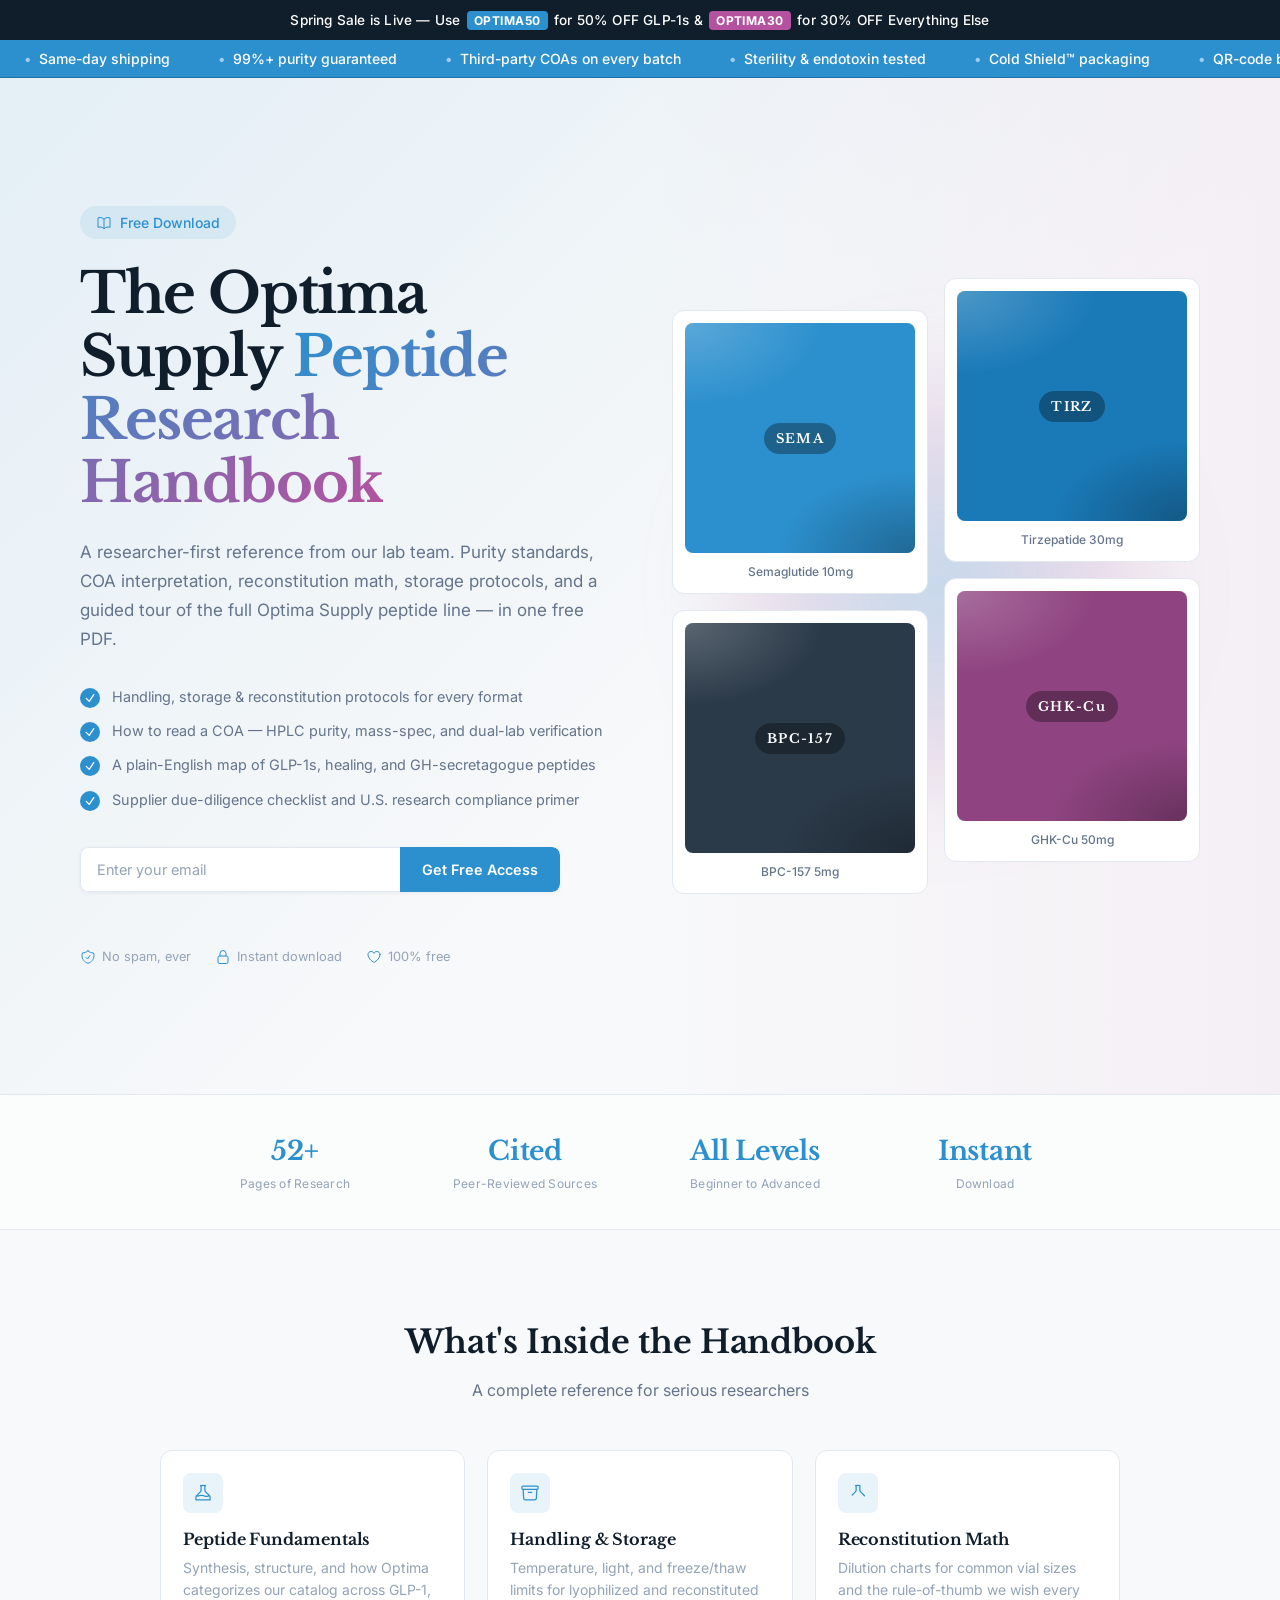
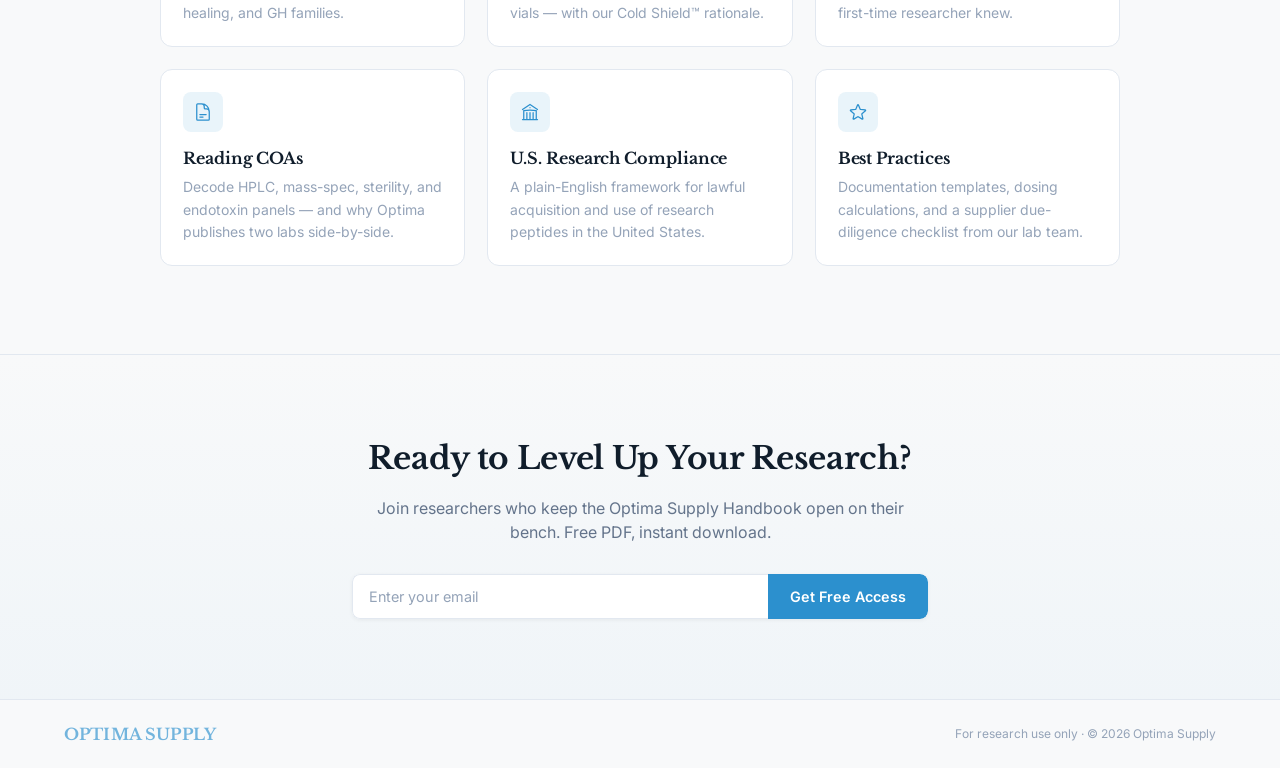
==== commit f5696fe4: "Align layout with reference free-guide structure Restructure index to match the reference lead-magne" ====
--- a/index.html
+++ b/index.html
@@ -3,413 +3,262 @@
 <head>
   <meta charset="UTF-8" />
   <meta name="viewport" content="width=device-width, initial-scale=1.0" />
-  <title>Free Research Guide | The Optima Supply Peptide Handbook</title>
-  <meta name="description" content="Download the free Optima Supply Peptide Research Handbook — a practical reference for researchers covering purity standards, COAs, handling, reconstitution, and the full Optima product line." />
+  <title>Free Research Handbook — Optima Supply</title>
+  <meta name="description" content="Download the free Optima Supply Peptide Research Handbook — covering handling, storage, reconstitution, COA interpretation, and U.S. research compliance." />
   <link href="https://fonts.googleapis.com/css2?family=Libre+Baskerville:ital,wght@0,400;0,700;1,400&family=Inter:wght@300;400;500;600;700&display=swap" rel="stylesheet" />
   <link rel="stylesheet" href="styles.css" />
 </head>
 <body>
 
-  <!-- ANNOUNCEMENT BAR -->
+  <!-- Announcement Bar -->
   <div class="announcement-bar">
     Spring Sale is Live — Use <span class="code">OPTIMA50</span> for 50% OFF GLP-1s &amp; <span class="code purple">OPTIMA30</span> for 30% OFF Everything Else
   </div>
 
-  <!-- HEADER -->
-  <header class="site-header">
-    <div class="header-inner">
-      <a href="https://optimasupply.is/" class="site-logo-text" aria-label="Optima Supply Home">
-        <img src="https://optimasupply.is/wp-content/uploads/2024/02/optimachemicalsupply.svg"
-             alt="Optima Supply"
-             onerror="this.style.display='none'; this.nextElementSibling.style.display='inline-flex';"
-             style="height:44px;width:auto;" />
-        <span class="logo-fallback" style="display:none;align-items:center;gap:10px;">
-          <span class="logo-mark"></span>OPTIMA SUPPLY
-        </span>
-      </a>
-
-      <nav class="main-nav" aria-label="Main navigation">
-        <ul>
-          <li><a href="https://optimasupply.is/">Home</a></li>
-          <li><a href="https://optimasupply.is/about-us/">About us</a></li>
-          <li><a href="https://optimasupply.is/shop/">Products</a></li>
-          <li><a href="https://optimasupply.is/product-category/bundles/">Build Your Own Kit</a></li>
-          <li><a href="https://optimasupply.is/faq/">FAQ</a></li>
-          <li><a href="https://optimasupply.is/lab-results/">Lab Results</a></li>
-          <li><a href="https://optimasupply.is/contact-us/">Contact us</a></li>
-        </ul>
-      </nav>
-
-      <div class="header-actions">
-        <button class="btn-icon" aria-label="Search">
-          <svg width="18" height="18" fill="none" stroke="currentColor" stroke-width="2" viewBox="0 0 24 24"><circle cx="11" cy="11" r="8"/><path d="m21 21-4.35-4.35"/></svg>
-          Search
-        </button>
-        <button class="btn-icon" aria-label="Cart">
-          <svg width="18" height="18" fill="none" stroke="currentColor" stroke-width="2" viewBox="0 0 24 24"><path d="M6 2 3 6v14a2 2 0 0 0 2 2h14a2 2 0 0 0 2-2V6l-3-4z"/><line x1="3" y1="6" x2="21" y2="6"/><path d="M16 10a4 4 0 0 1-8 0"/></svg>
-          Cart
-        </button>
-        <button class="btn-icon" aria-label="My Account">
-          <svg width="18" height="18" fill="none" stroke="currentColor" stroke-width="2" viewBox="0 0 24 24"><path d="M20 21v-2a4 4 0 0 0-4-4H8a4 4 0 0 0-4 4v2"/><circle cx="12" cy="7" r="4"/></svg>
-          My Account
-        </button>
-      </div>
-    </div>
-  </header>
-
-  <!-- HERO -->
-  <section class="hero hero-guide">
+  <!-- Scrolling Ticker -->
+  <div class="ticker-wrap">
+    <div class="ticker-inner">
+      <span class="ticker-item"><span class="ticker-dot">•</span> Same-day shipping</span>
+      <span class="ticker-item"><span class="ticker-dot">•</span> 99%+ purity guaranteed</span>
+      <span class="ticker-item"><span class="ticker-dot">•</span> Third-party COAs on every batch</span>
+      <span class="ticker-item"><span class="ticker-dot">•</span> Sterility &amp; endotoxin tested</span>
+      <span class="ticker-item"><span class="ticker-dot">•</span> Cold Shield™ packaging</span>
+      <span class="ticker-item"><span class="ticker-dot">•</span> QR-code batch traceability</span>
+      <span class="ticker-item"><span class="ticker-dot">•</span> Research use only</span>
+      <span class="ticker-item"><span class="ticker-dot">•</span> Same-day shipping</span>
+      <span class="ticker-item"><span class="ticker-dot">•</span> 99%+ purity guaranteed</span>
+      <span class="ticker-item"><span class="ticker-dot">•</span> Third-party COAs on every batch</span>
+      <span class="ticker-item"><span class="ticker-dot">•</span> Sterility &amp; endotoxin tested</span>
+      <span class="ticker-item"><span class="ticker-dot">•</span> Cold Shield™ packaging</span>
+      <span class="ticker-item"><span class="ticker-dot">•</span> QR-code batch traceability</span>
+      <span class="ticker-item"><span class="ticker-dot">•</span> Research use only</span>
+    </div>
+  </div>
+
+  <!-- Hero Section -->
+  <section class="hero">
+    <div class="hero-bg-1"></div>
+    <div class="hero-bg-2"></div>
     <div class="hero-inner">
-      <div class="hero-text">
-        <div class="brand-label">Free Download · 52-Page PDF</div>
-        <h1>The Optima Supply Peptide Research Handbook.</h1>
-        <p>A practical, researcher-first reference covering purity standards, COA interpretation, reconstitution math, storage &amp; handling, and a guided tour of the full Optima Supply peptide line. Written by our lab team. Free to download.</p>
-
-        <form class="guide-form" id="guide-form" novalidate>
-          <label class="sr-only" for="hero-first">First name</label>
-          <input id="hero-first" name="first_name" type="text" placeholder="First name" autocomplete="given-name" required />
-          <label class="sr-only" for="hero-email">Email address</label>
-          <input id="hero-email" name="email" type="email" placeholder="you@lab.com" autocomplete="email" required />
-          <button type="submit" class="hero-cta">
-            Send Me the Guide
-            <svg width="16" height="16" fill="none" stroke="currentColor" stroke-width="2.5" viewBox="0 0 24 24"><path d="M5 12h14M12 5l7 7-7 7"/></svg>
-          </button>
+      <div class="hero-grid">
+
+        <!-- Left column: copy -->
+        <div>
+          <div class="badge">
+            <svg xmlns="http://www.w3.org/2000/svg" fill="none" viewBox="0 0 24 24" stroke-width="1.5" stroke="currentColor">
+              <path stroke-linecap="round" stroke-linejoin="round" d="M12 6.042A8.967 8.967 0 006 3.75c-1.052 0-2.062.18-3 .512v14.25A8.987 8.987 0 016 18c2.305 0 4.408.867 6 2.292m0-14.25a8.966 8.966 0 016-2.292c1.052 0 2.062.18 3 .512v14.25A8.987 8.987 0 0018 18a8.967 8.967 0 00-6 2.292m0-14.25v14.25"/>
+            </svg>
+            Free Download
+          </div>
+
+          <h1>The Optima Supply<span class="text-gradient"> Peptide Research Handbook</span></h1>
+
+          <p class="hero-desc">A researcher-first reference from our lab team. Purity standards, COA interpretation, reconstitution math, storage protocols, and a guided tour of the full Optima Supply peptide line — in one free PDF.</p>
+
+          <!-- Checklist -->
+          <div class="checklist">
+            <div class="checklist-item">
+              <div class="check-icon">
+                <svg xmlns="http://www.w3.org/2000/svg" fill="none" viewBox="0 0 24 24" stroke-width="2.5" stroke="currentColor"><path stroke-linecap="round" stroke-linejoin="round" d="M4.5 12.75l6 6 9-13.5"/></svg>
+              </div>
+              <span>Handling, storage &amp; reconstitution protocols for every format</span>
+            </div>
+            <div class="checklist-item">
+              <div class="check-icon">
+                <svg xmlns="http://www.w3.org/2000/svg" fill="none" viewBox="0 0 24 24" stroke-width="2.5" stroke="currentColor"><path stroke-linecap="round" stroke-linejoin="round" d="M4.5 12.75l6 6 9-13.5"/></svg>
+              </div>
+              <span>How to read a COA — HPLC purity, mass-spec, and dual-lab verification</span>
+            </div>
+            <div class="checklist-item">
+              <div class="check-icon">
+                <svg xmlns="http://www.w3.org/2000/svg" fill="none" viewBox="0 0 24 24" stroke-width="2.5" stroke="currentColor"><path stroke-linecap="round" stroke-linejoin="round" d="M4.5 12.75l6 6 9-13.5"/></svg>
+              </div>
+              <span>A plain-English map of GLP-1s, healing, and GH-secretagogue peptides</span>
+            </div>
+            <div class="checklist-item">
+              <div class="check-icon">
+                <svg xmlns="http://www.w3.org/2000/svg" fill="none" viewBox="0 0 24 24" stroke-width="2.5" stroke="currentColor"><path stroke-linecap="round" stroke-linejoin="round" d="M4.5 12.75l6 6 9-13.5"/></svg>
+              </div>
+              <span>Supplier due-diligence checklist and U.S. research compliance primer</span>
+            </div>
+          </div>
+
+          <!-- Email form -->
+          <div class="form-wrap">
+            <form class="form-row" id="hero-form" novalidate>
+              <input type="email" name="email" placeholder="Enter your email" aria-label="Email address" required />
+              <button type="submit" class="btn-primary">Get Free Access</button>
+            </form>
+            <p class="form-status" role="status" aria-live="polite"></p>
+          </div>
+
+          <!-- Trust row -->
+          <div class="trust-row">
+            <div class="trust-item">
+              <svg xmlns="http://www.w3.org/2000/svg" fill="none" viewBox="0 0 24 24" stroke-width="1.5" stroke="currentColor">
+                <path stroke-linecap="round" stroke-linejoin="round" d="M9 12.75L11.25 15 15 9.75m-3-7.036A11.959 11.959 0 013.598 6 11.99 11.99 0 003 9.749c0 5.592 3.824 10.29 9 11.623 5.176-1.332 9-6.03 9-11.622 0-1.31-.21-2.571-.598-3.751h-.152c-3.196 0-6.1-1.248-8.25-3.285z"/>
+              </svg>
+              No spam, ever
+            </div>
+            <div class="trust-item">
+              <svg xmlns="http://www.w3.org/2000/svg" fill="none" viewBox="0 0 24 24" stroke-width="1.5" stroke="currentColor">
+                <path stroke-linecap="round" stroke-linejoin="round" d="M16.5 10.5V6.75a4.5 4.5 0 10-9 0v3.75m-.75 11.25h10.5a2.25 2.25 0 002.25-2.25v-6.75a2.25 2.25 0 00-2.25-2.25H6.75a2.25 2.25 0 00-2.25 2.25v6.75a2.25 2.25 0 002.25 2.25z"/>
+              </svg>
+              Instant download
+            </div>
+            <div class="trust-item">
+              <svg xmlns="http://www.w3.org/2000/svg" fill="none" viewBox="0 0 24 24" stroke-width="1.5" stroke="currentColor">
+                <path stroke-linecap="round" stroke-linejoin="round" d="M21 8.25c0-2.485-2.099-4.5-4.688-4.5-1.935 0-3.597 1.126-4.312 2.733-.715-1.607-2.377-2.733-4.313-2.733C5.1 3.75 3 5.765 3 8.25c0 7.22 9 12 9 12s9-4.78 9-12z"/>
+              </svg>
+              100% free
+            </div>
+          </div>
+        </div>
+
+        <!-- Right column: product tiles -->
+        <div class="product-grid-wrap">
+          <div class="product-glow"></div>
+          <div class="product-grid">
+            <div class="product-col-offset">
+              <div class="product-card" style="margin-bottom:16px;">
+                <div class="product-tile" data-product="sema"><span class="product-label">SEMA</span></div>
+                <p>Semaglutide 10mg</p>
+              </div>
+              <div class="product-card">
+                <div class="product-tile" data-product="bpc"><span class="product-label">BPC-157</span></div>
+                <p>BPC-157 5mg</p>
+              </div>
+            </div>
+            <div>
+              <div class="product-card" style="margin-bottom:16px;">
+                <div class="product-tile" data-product="tirz"><span class="product-label">TIRZ</span></div>
+                <p>Tirzepatide 30mg</p>
+              </div>
+              <div class="product-card">
+                <div class="product-tile" data-product="ghk"><span class="product-label">GHK-Cu</span></div>
+                <p>GHK-Cu 50mg</p>
+              </div>
+            </div>
+          </div>
+        </div>
+
+      </div>
+    </div>
+  </section>
+
+  <!-- Stats Bar -->
+  <section class="stats-bar">
+    <div class="stats-grid">
+      <div>
+        <p class="stat-number">52+</p>
+        <p class="stat-label">Pages of Research</p>
+      </div>
+      <div>
+        <p class="stat-number">Cited</p>
+        <p class="stat-label">Peer-Reviewed Sources</p>
+      </div>
+      <div>
+        <p class="stat-number">All Levels</p>
+        <p class="stat-label">Beginner to Advanced</p>
+      </div>
+      <div>
+        <p class="stat-number">Instant</p>
+        <p class="stat-label">Download</p>
+      </div>
+    </div>
+  </section>
+
+  <!-- What's Inside -->
+  <section class="contents-section">
+    <div class="contents-inner">
+      <h2 class="section-title">What's Inside the Handbook</h2>
+      <p class="section-sub">A complete reference for serious researchers</p>
+
+      <div class="cards-grid">
+
+        <div class="card">
+          <div class="card-icon">
+            <svg xmlns="http://www.w3.org/2000/svg" fill="none" viewBox="0 0 24 24" stroke-width="1.5" stroke="currentColor">
+              <path stroke-linecap="round" stroke-linejoin="round" d="M9.75 3.104v5.714a2.25 2.25 0 01-.659 1.591L5 14.5M9.75 3.104c-.251.023-.501.05-.75.082m.75-.082a24.301 24.301 0 014.5 0m0 0v5.714c0 .597.237 1.17.659 1.591L19.8 15.3M14.25 3.104c.251.023.501.05.75.082M19.8 15.3l-1.57.393A9.065 9.065 0 0112 15a9.065 9.065 0 00-6.23.693L5 15.5m14.8-.2l.009.003a.75.75 0 01.478.64l.353 3.533a.75.75 0 01-.747.826H4.107a.75.75 0 01-.747-.826l.353-3.533a.75.75 0 01.478-.64l.008-.003"/>
+            </svg>
+          </div>
+          <h3>Peptide Fundamentals</h3>
+          <p>Synthesis, structure, and how Optima categorizes our catalog across GLP-1, healing, and GH families.</p>
+        </div>
+
+        <div class="card">
+          <div class="card-icon">
+            <svg xmlns="http://www.w3.org/2000/svg" fill="none" viewBox="0 0 24 24" stroke-width="1.5" stroke="currentColor">
+              <path stroke-linecap="round" stroke-linejoin="round" d="M20.25 7.5l-.625 10.632a2.25 2.25 0 01-2.247 2.118H6.622a2.25 2.25 0 01-2.247-2.118L3.75 7.5M10 11.25h4M3.375 7.5h17.25c.621 0 1.125-.504 1.125-1.125v-1.5c0-.621-.504-1.125-1.125-1.125H3.375c-.621 0-1.125.504-1.125 1.125v1.5c0 .621.504 1.125 1.125 1.125z"/>
+            </svg>
+          </div>
+          <h3>Handling &amp; Storage</h3>
+          <p>Temperature, light, and freeze/thaw limits for lyophilized and reconstituted vials — with our Cold Shield™ rationale.</p>
+        </div>
+
+        <div class="card">
+          <div class="card-icon">
+            <svg xmlns="http://www.w3.org/2000/svg" fill="none" viewBox="0 0 24 24" stroke-width="1.5" stroke="currentColor">
+              <path stroke-linecap="round" stroke-linejoin="round" d="M9.75 3.104v5.714a2.25 2.25 0 01-.659 1.591L5 14.5M9.75 3.104c-.251.023-.501.05-.75.082m.75-.082a24.301 24.301 0 014.5 0m0 0v5.714c0 .597.237 1.17.659 1.591L19.8 15.3"/>
+            </svg>
+          </div>
+          <h3>Reconstitution Math</h3>
+          <p>Dilution charts for common vial sizes and the rule-of-thumb we wish every first-time researcher knew.</p>
+        </div>
+
+        <div class="card">
+          <div class="card-icon">
+            <svg xmlns="http://www.w3.org/2000/svg" fill="none" viewBox="0 0 24 24" stroke-width="1.5" stroke="currentColor">
+              <path stroke-linecap="round" stroke-linejoin="round" d="M19.5 14.25v-2.625a3.375 3.375 0 00-3.375-3.375h-1.5A1.125 1.125 0 0113.5 7.125v-1.5a3.375 3.375 0 00-3.375-3.375H8.25m0 12.75h7.5m-7.5 3H12M10.5 2.25H5.625c-.621 0-1.125.504-1.125 1.125v17.25c0 .621.504 1.125 1.125 1.125h12.75c.621 0 1.125-.504 1.125-1.125V11.25a9 9 0 00-9-9z"/>
+            </svg>
+          </div>
+          <h3>Reading COAs</h3>
+          <p>Decode HPLC, mass-spec, sterility, and endotoxin panels — and why Optima publishes two labs side-by-side.</p>
+        </div>
+
+        <div class="card">
+          <div class="card-icon">
+            <svg xmlns="http://www.w3.org/2000/svg" fill="none" viewBox="0 0 24 24" stroke-width="1.5" stroke="currentColor">
+              <path stroke-linecap="round" stroke-linejoin="round" d="M12 21v-8.25M15.75 21v-8.25M8.25 21v-8.25M3 9l9-6 9 6m-1.5 12V10.332A48.36 48.36 0 0012 9.75c-2.551 0-5.056.2-7.5.582V21M3 21h18M12 6.75h.008v.008H12V6.75z"/>
+            </svg>
+          </div>
+          <h3>U.S. Research Compliance</h3>
+          <p>A plain-English framework for lawful acquisition and use of research peptides in the United States.</p>
+        </div>
+
+        <div class="card">
+          <div class="card-icon">
+            <svg xmlns="http://www.w3.org/2000/svg" fill="none" viewBox="0 0 24 24" stroke-width="1.5" stroke="currentColor">
+              <path stroke-linecap="round" stroke-linejoin="round" d="M11.48 3.499a.562.562 0 011.04 0l2.125 5.111a.563.563 0 00.475.345l5.518.442c.499.04.701.663.321.988l-4.204 3.602a.563.563 0 00-.182.557l1.285 5.385a.562.562 0 01-.84.61l-4.725-2.885a.563.563 0 00-.586 0L6.982 20.54a.562.562 0 01-.84-.61l1.285-5.386a.562.562 0 00-.182-.557l-4.204-3.602a.563.563 0 01.321-.988l5.518-.442a.563.563 0 00.475-.345L11.48 3.5z"/>
+            </svg>
+          </div>
+          <h3>Best Practices</h3>
+          <p>Documentation templates, dosing calculations, and a supplier due-diligence checklist from our lab team.</p>
+        </div>
+
+      </div>
+    </div>
+  </section>
+
+  <!-- Bottom CTA -->
+  <section class="cta-section">
+    <div class="cta-inner">
+      <h2>Ready to Level Up Your Research?</h2>
+      <p>Join researchers who keep the Optima Supply Handbook open on their bench. Free PDF, instant download.</p>
+      <div class="cta-form">
+        <form class="form-row" id="cta-form" novalidate>
+          <input type="email" name="email" placeholder="Enter your email" aria-label="Email address" required />
+          <button type="submit" class="btn-primary">Get Free Access</button>
         </form>
-        <p class="form-hint">No spam. Unsubscribe anytime. For research use only.</p>
-        <p class="form-status" role="status" aria-live="polite"></p>
-
-        <ul class="trust-row">
-          <li><span class="check">✓</span> 52 pages</li>
-          <li><span class="check">✓</span> Reconstitution charts</li>
-          <li><span class="check">✓</span> Cited COAs</li>
-          <li><span class="check">✓</span> Storage &amp; handling</li>
-        </ul>
-      </div>
-
-      <div class="hero-image">
-        <div class="guide-mock" aria-hidden="true">
-          <div class="guide-cover">
-            <div class="cover-inner">
-              <span class="cover-eyebrow">OPTIMA SUPPLY</span>
-              <span class="cover-title">The Peptide<br/>Research<br/>Handbook</span>
-              <span class="cover-sub">Purity · COAs · Protocols</span>
-              <span class="cover-edition">2026 Edition</span>
-            </div>
-          </div>
-          <div class="guide-shadow"></div>
-        </div>
-      </div>
-    </div>
-  </section>
-
-  <!-- MARQUEE -->
-  <div class="marquee-bar" aria-hidden="true">
-    <div class="marquee-inner">
-      <span>✧ 99%+ Purity Guaranteed</span><span class="dot">✦</span>
-      <span>Third-Party Lab Tested</span><span class="dot">✦</span>
-      <span>COAs Available for Every Batch</span><span class="dot">✦</span>
-      <span>Fast &amp; Secure Shipping</span><span class="dot">✦</span>
-      <span>Same-Day Dispatch Before 2pm CST</span><span class="dot">✦</span>
-      <span>Cold Shield™ Packaging</span><span class="dot">✦</span>
-      <span>QR Code Batch Traceability</span><span class="dot">✦</span>
-      <span>Sterility &amp; Endotoxin Tested</span><span class="dot">✦</span>
-      <span>✧ 99%+ Purity Guaranteed</span><span class="dot">✦</span>
-      <span>Third-Party Lab Tested</span><span class="dot">✦</span>
-      <span>COAs Available for Every Batch</span><span class="dot">✦</span>
-      <span>Fast &amp; Secure Shipping</span><span class="dot">✦</span>
-      <span>Same-Day Dispatch Before 2pm CST</span><span class="dot">✦</span>
-      <span>Cold Shield™ Packaging</span><span class="dot">✦</span>
-      <span>QR Code Batch Traceability</span><span class="dot">✦</span>
-      <span>Sterility &amp; Endotoxin Tested</span><span class="dot">✦</span>
-    </div>
-  </div>
-
-  <!-- TRUST BADGES -->
-  <section class="trust-section">
-    <p class="section-label">Why Optima Supply</p>
-    <h2>Affordable, Exceptional Quality, &amp; Full Transparency.</h2>
-    <div class="trust-grid">
-      <div class="trust-card">
-        <div class="num">01</div>
-        <div class="icon">🔬</div>
-        <h3>Verified by 3rd-Party Labs</h3>
-        <p>Each batch includes 2–3 COAs from trusted labs like Janoshik and S&amp;N.</p>
-      </div>
-      <div class="trust-card">
-        <div class="num">02</div>
-        <div class="icon">🧫</div>
-        <h3>Sterility &amp; Endotoxin Tested</h3>
-        <p>TAMC, TYMC, and endotoxin screening on every lot to ensure clean, contamination-free research.</p>
-      </div>
-      <div class="trust-card">
-        <div class="num">03</div>
-        <div class="icon">📱</div>
-        <h3>QR Code Batch Traceability</h3>
-        <p>Scan-to-verify reports linked directly to your vial's batch number.</p>
-      </div>
-      <div class="trust-card">
-        <div class="num">04</div>
-        <div class="icon">❄️</div>
-        <h3>Cold Shield™ Packaging</h3>
-        <p>Temperature-controlled shipping keeps every vial stable in transit, from our lab to yours.</p>
-      </div>
-    </div>
-  </section>
-
-  <!-- STATS BAR -->
-  <div class="stats-bar">
-    <div><span>99%+</span> Verified Purity</div>
-    <div><span>2–3</span> COAs / Batch</div>
-    <div><span>15k+</span> Vials Shipped</div>
-    <div><span>48hr</span> Avg. Delivery</div>
-  </div>
-
-  <!-- WHAT'S INSIDE -->
-  <section class="products-section" id="inside">
-    <div class="section-header">
-      <p class="section-label" style="color:var(--color-primary);">What's Inside</p>
-      <h2>Everything a researcher actually needs.</h2>
-      <p>52 pages distilled from our lab notes, customer questions, and supplier audits — written plainly, cited properly.</p>
-    </div>
-
-    <div class="inside-grid">
-      <article class="inside-card">
-        <div class="inside-icon">①</div>
-        <h3>Reading a COA</h3>
-        <p>How to interpret HPLC purity, mass-spec confirmation, and why two labs are better than one.</p>
-      </article>
-      <article class="inside-card">
-        <div class="inside-icon">②</div>
-        <h3>Reconstitution Math</h3>
-        <p>Dilution charts for common vial sizes, plus the rule-of-thumb every researcher should know.</p>
-      </article>
-      <article class="inside-card">
-        <div class="inside-icon">③</div>
-        <h3>Storage &amp; Handling</h3>
-        <p>Lyophilized vs. reconstituted stability, cold-chain logistics, and avoiding freeze/thaw cycles.</p>
-      </article>
-      <article class="inside-card">
-        <div class="inside-icon">④</div>
-        <h3>GLP-1 Landscape</h3>
-        <p>A plain-English overview of Semaglutide, Tirzepatide, and Retatrutide — with sourcing red flags.</p>
-      </article>
-      <article class="inside-card">
-        <div class="inside-icon">⑤</div>
-        <h3>Healing &amp; Recovery Peptides</h3>
-        <p>Research context for BPC-157, TB-500, and GHK-Cu — what the literature does and doesn't say.</p>
-      </article>
-      <article class="inside-card">
-        <div class="inside-icon">⑥</div>
-        <h3>Growth Hormone Secretagogues</h3>
-        <p>CJC-1295, Ipamorelin, Tesamorelin, Sermorelin — mechanism of action and common study designs.</p>
-      </article>
-      <article class="inside-card">
-        <div class="inside-icon">⑦</div>
-        <h3>Supplier Due Diligence</h3>
-        <p>The 10-question checklist we wish every research buyer used before placing an order.</p>
-      </article>
-      <article class="inside-card">
-        <div class="inside-icon">⑧</div>
-        <h3>Full Optima Product Index</h3>
-        <p>Every SKU we carry, with vial size, purity spec, and a link to its latest batch COA.</p>
-      </article>
-    </div>
-  </section>
-
-  <!-- PRODUCTS FEATURED IN GUIDE -->
-  <section class="products-section" style="padding-top:20px;">
-    <div class="section-header">
-      <p class="section-label" style="color:var(--color-primary);">Featured in the Guide</p>
-      <h2>The Optima Supply peptide line.</h2>
-      <p>Every product is HPLC-verified, sterility and endotoxin tested, and shipped with Cold Shield™ packaging.</p>
-    </div>
-
-    <div class="tab-list">
-      <button class="tab-btn active">All</button>
-      <button class="tab-btn">GLP-1s</button>
-      <button class="tab-btn">Healing</button>
-      <button class="tab-btn">Growth Hormone</button>
-      <button class="tab-btn">Cognitive</button>
-      <button class="tab-btn">Bundles</button>
-    </div>
-
-    <div class="product-grid">
-      <article class="product-card">
-        <span class="sale-badge">50% OFF</span>
-        <div class="product-img-wrap" data-product="sema"><span class="product-icon">SEMA</span></div>
-        <div class="product-info">
-          <div class="product-name">Semaglutide 10mg</div>
-          <div class="product-price"><span class="price-current">$129.00</span><span class="price-original">$258.00</span></div>
-          <button class="btn-add">Add to Cart</button>
-        </div>
-      </article>
-      <article class="product-card">
-        <span class="sale-badge">50% OFF</span>
-        <div class="product-img-wrap" data-product="tirz"><span class="product-icon">TIRZ</span></div>
-        <div class="product-info">
-          <div class="product-name">Tirzepatide 30mg</div>
-          <div class="product-price"><span class="price-current">$179.00</span><span class="price-original">$358.00</span></div>
-          <button class="btn-add">Add to Cart</button>
-        </div>
-      </article>
-      <article class="product-card">
-        <span class="sale-badge">50% OFF</span>
-        <div class="product-img-wrap" data-product="reta"><span class="product-icon">RETA</span></div>
-        <div class="product-info">
-          <div class="product-name">Retatrutide 10mg</div>
-          <div class="product-price"><span class="price-current">$199.00</span><span class="price-original">$398.00</span></div>
-          <button class="btn-add">Add to Cart</button>
-        </div>
-      </article>
-      <article class="product-card">
-        <span class="sale-badge">30% OFF</span>
-        <div class="product-img-wrap" data-product="bpc"><span class="product-icon">BPC</span></div>
-        <div class="product-info">
-          <div class="product-name">BPC-157 5mg</div>
-          <div class="product-price"><span class="price-current">$45.00</span><span class="price-original">$64.00</span></div>
-          <button class="btn-add">Add to Cart</button>
-        </div>
-      </article>
-      <article class="product-card">
-        <span class="sale-badge">30% OFF</span>
-        <div class="product-img-wrap" data-product="tb"><span class="product-icon">TB-500</span></div>
-        <div class="product-info">
-          <div class="product-name">TB-500 10mg</div>
-          <div class="product-price"><span class="price-current">$72.00</span><span class="price-original">$103.00</span></div>
-          <button class="btn-add">Add to Cart</button>
-        </div>
-      </article>
-      <article class="product-card">
-        <span class="sale-badge">30% OFF</span>
-        <div class="product-img-wrap" data-product="cjc"><span class="product-icon">CJC</span></div>
-        <div class="product-info">
-          <div class="product-name">CJC-1295 + Ipamorelin 10mg</div>
-          <div class="product-price"><span class="price-current">$58.00</span><span class="price-original">$83.00</span></div>
-          <button class="btn-add">Add to Cart</button>
-        </div>
-      </article>
-      <article class="product-card">
-        <span class="sale-badge">30% OFF</span>
-        <div class="product-img-wrap" data-product="ghk"><span class="product-icon">GHK-Cu</span></div>
-        <div class="product-info">
-          <div class="product-name">GHK-Cu 50mg</div>
-          <div class="product-price"><span class="price-current">$68.00</span><span class="price-original">$97.00</span></div>
-          <button class="btn-add">Add to Cart</button>
-        </div>
-      </article>
-      <article class="product-card">
-        <span class="sale-badge">30% OFF</span>
-        <div class="product-img-wrap" data-product="sema2"><span class="product-icon">SELANK</span></div>
-        <div class="product-info">
-          <div class="product-name">Selank 10mg</div>
-          <div class="product-price"><span class="price-current">$52.00</span><span class="price-original">$74.00</span></div>
-          <button class="btn-add">Add to Cart</button>
-        </div>
-      </article>
-    </div>
-  </section>
-
-  <!-- WHY CHOOSE US -->
-  <section class="why-section">
-    <div class="why-inner">
-      <h2>Formulated with intent. Tested like it matters.</h2>
-      <p class="section-sub">Every Optima Supply batch is held to the same transparent standard — from synthesis to your doorstep.</p>
-      <div class="why-grid">
-        <div class="why-card">
-          <div class="wc-icon">🔬</div>
-          <h3>Dual-Lab Verification</h3>
-          <p>Janoshik and S&amp;N both test every production lot. We publish both COAs side-by-side so there's no cherry-picking.</p>
-        </div>
-        <div class="why-card">
-          <div class="wc-icon">📱</div>
-          <h3>QR Batch Traceability</h3>
-          <p>Every vial ships with a QR code that links directly to the exact batch's full test panel. No logins, no lookups.</p>
-        </div>
-        <div class="why-card">
-          <div class="wc-icon">❄️</div>
-          <h3>Cold Shield™ Packaging</h3>
-          <p>Insulated, ice-packed, and tracked — our packaging keeps lyophilized peptides stable through summer transit.</p>
-        </div>
-        <div class="why-card">
-          <div class="wc-icon">⚡</div>
-          <h3>Same-Day Dispatch</h3>
-          <p>Orders placed before 2pm CST ship the same business day, with an average delivery time under 48 hours.</p>
-        </div>
-      </div>
-    </div>
-  </section>
-
-  <!-- MISSION -->
-  <section class="mission-section">
-    <div class="mission-inner">
-      <p class="eyebrow">Our Mission</p>
-      <h2>Research peptides should be transparent by default — not by exception.</h2>
-      <p>Optima Supply was founded on a simple idea: every researcher deserves to know exactly what's in the vial they're working with. That's why we publish multiple COAs per batch, ship with QR-linked traceability, and hold every lot to a 99%+ purity standard.</p>
-      <p>If it isn't verifiable, we don't sell it.</p>
-      <a href="https://optimasupply.is/lab-results/" class="mission-btn">
-        View Lab Results
-        <svg width="16" height="16" fill="none" stroke="currentColor" stroke-width="2.5" viewBox="0 0 24 24"><path d="M5 12h14M12 5l7 7-7 7"/></svg>
-      </a>
-      <p class="disclaimer" style="margin-top:28px;">All Optima Supply products are sold for laboratory research use only. Not for human consumption.</p>
-    </div>
-  </section>
-
-  <!-- CTA BANNER -->
-  <section class="cta-banner">
-    <blockquote>"Finally a peptide handbook that reads like it was written by the lab, not the marketing team."</blockquote>
-    <form id="cta-form" novalidate>
-      <input type="email" name="email" placeholder="Your email address" aria-label="Email address" required />
-      <button type="submit">Get the Guide</button>
-    </form>
-    <p class="sub-text">Free 52-page PDF. No spam. For research use only.</p>
-  </section>
-
-  <!-- FOOTER -->
-  <footer class="site-footer">
+      </div>
+    </div>
+  </section>
+
+  <!-- Footer -->
+  <footer class="footer">
     <div class="footer-inner">
-      <div class="footer-brand">
-        <div class="logo-text"><span></span>OPTIMA SUPPLY</div>
-        <p style="font-size:14px;line-height:1.7;margin-bottom:18px;">High-purity research peptides with full lab transparency. Every batch COA-verified and QR-traceable.</p>
-        <div class="warning">
-          <strong>Research Use Only:</strong> All products on this site are sold strictly for laboratory research. Not for human consumption, diagnostic, or therapeutic use.
-        </div>
-      </div>
-      <div class="footer-col">
-        <h4>Shop</h4>
-        <ul>
-          <li><a href="https://optimasupply.is/shop/">All Products</a></li>
-          <li><a href="https://optimasupply.is/product-category/glp-1s/">GLP-1s</a></li>
-          <li><a href="https://optimasupply.is/product-category/healing/">Healing</a></li>
-          <li><a href="https://optimasupply.is/product-category/growth-hormone/">Growth Hormone</a></li>
-          <li><a href="https://optimasupply.is/product-category/bundles/">Bundles</a></li>
-        </ul>
-      </div>
-      <div class="footer-col">
-        <h4>Learn</h4>
-        <ul>
-          <li><a href="#inside">Free Guide</a></li>
-          <li><a href="https://optimasupply.is/lab-results/">Lab Results</a></li>
-          <li><a href="https://optimasupply.is/faq/">FAQ</a></li>
-          <li><a href="https://optimasupply.is/about-us/">About Us</a></li>
-          <li><a href="https://optimasupply.is/contact-us/">Contact</a></li>
-        </ul>
-      </div>
-      <div class="footer-col footer-newsletter">
-        <h4>Stay Updated</h4>
-        <p>Get new batch COAs, product releases, and research notes straight to your inbox.</p>
-        <form id="footer-form" novalidate>
-          <input type="email" name="email" placeholder="Your email" aria-label="Email address" required />
-          <button type="submit">Subscribe</button>
-        </form>
-      </div>
-    </div>
-    <div class="footer-bottom">
-      <small>&copy; <span id="year"></span> Optima Supply. All rights reserved.</small>
-      <div style="display:flex;gap:20px;">
-        <a href="#">Terms</a>
-        <a href="#">Privacy</a>
-        <a href="#">Shipping</a>
-      </div>
+      <span class="footer-logo">OPTIMA SUPPLY</span>
+      <p>For research use only · &copy; <span id="year"></span> Optima Supply</p>
     </div>
   </footer>
 
--- a/styles.css
+++ b/styles.css
@@ -1,931 +1,465 @@
-/* ──────────────────────────────────────────
-   CSS VARIABLES / PALETTE
-────────────────────────────────────────── */
+/* ── CSS Variables — Optima Supply palette ── */
 :root {
-  --color-primary:   #2C90CE;
-  --color-secondary: #B4529F;
-  --color-dark:      #101d2b;
-  --color-mid:       #3b4e68;
-  --color-light:     #e1e8ed;
-  --color-lighter:   #f2f5f7;
-  --color-bg:        #FAFBFC;
-  --color-white:     #ffffff;
-  --color-sale:      #e53e3e;
-  --font-heading:    'Libre Baskerville', serif;
-  --font-body:       'Inter', sans-serif;
-  --radius:          8px;
-  --shadow:          0 2px 16px rgba(16,29,43,.08);
-}
-
-/* ──────────────────────────────────────────
-   RESET & BASE
-────────────────────────────────────────── */
+  --background:      #f8f9fa;
+  --foreground:      #101d2b;
+  --accent:          #2C90CE;
+  --accent-light:    #4FA9DC;
+  --accent-dark:     #1E6FA3;
+  --accent-secondary:#B4529F;
+  --surface:         #ffffff;
+  --surface-light:   #f1f5f9;
+  --surface-border:  #e2e8f0;
+  --muted:           #94a3b8;
+  --muted-light:     #64748b;
+  --sale:            #e53e3e;
+  --font-heading:    'Libre Baskerville', Georgia, serif;
+  --font-body:       'Inter', system-ui, sans-serif;
+}
+
+/* ── Reset & Base ── */
 *, *::before, *::after { box-sizing: border-box; margin: 0; padding: 0; }
 html { scroll-behavior: smooth; }
 body {
   font-family: var(--font-body);
-  background: var(--color-bg);
-  color: var(--color-dark);
-  font-size: 16px;
-  line-height: 1.65;
-}
+  background-color: var(--background);
+  color: var(--foreground);
+  -webkit-font-smoothing: antialiased;
+  -moz-osx-font-smoothing: grayscale;
+  line-height: 1.5;
+}
+img { display: block; max-width: 100%; }
 a { color: inherit; text-decoration: none; }
-img { max-width: 100%; display: block; }
-ul { list-style: none; }
-.sr-only {
-  position: absolute; width: 1px; height: 1px; padding: 0; margin: -1px;
-  overflow: hidden; clip: rect(0, 0, 0, 0); white-space: nowrap; border: 0;
-}
-
-/* ──────────────────────────────────────────
-   ANNOUNCEMENT BAR
-────────────────────────────────────────── */
+button { font-family: inherit; }
+
+/* Utility */
+.text-gradient {
+  background: linear-gradient(135deg, var(--accent) 0%, var(--accent-secondary) 100%);
+  -webkit-background-clip: text;
+  -webkit-text-fill-color: transparent;
+  background-clip: text;
+}
+
+/* ── Marquee animation ── */
+@keyframes marquee {
+  0%   { transform: translateX(0); }
+  100% { transform: translateX(-50%); }
+}
+
+/* ── Top announcement bar ── */
 .announcement-bar {
-  background: var(--color-dark);
-  color: var(--color-white);
-  text-align: center;
-  font-size: 13.5px;
+  background-color: var(--foreground);
+  color: white;
+  padding: 10px 16px;
+  text-align: center;
+  font-size: 0.85rem;
   font-weight: 500;
-  padding: 10px 16px;
   letter-spacing: .015em;
 }
 .announcement-bar .code {
   font-weight: 700;
   color: #fff;
-  background: var(--color-primary);
+  background: var(--accent);
   padding: 2px 7px;
   border-radius: 4px;
   margin: 0 2px;
-  font-size: 12px;
+  font-size: 0.75rem;
   letter-spacing: .04em;
 }
-.announcement-bar .code.purple { background: var(--color-secondary); }
-
-/* ──────────────────────────────────────────
-   HEADER / NAV
-────────────────────────────────────────── */
-.site-header {
-  position: sticky;
-  top: 0;
-  z-index: 1000;
-  background: rgba(250,251,252,.95);
-  backdrop-filter: blur(10px);
-  border-bottom: 1px solid var(--color-light);
-  box-shadow: 0 1px 8px rgba(16,29,43,.07);
-}
-.header-inner {
-  max-width: 1280px;
-  margin: 0 auto;
-  padding: 0 32px;
-  display: flex;
-  align-items: center;
-  justify-content: space-between;
-  height: 72px;
-  gap: 24px;
-}
-.site-logo-text {
-  font-family: var(--font-heading);
-  font-size: 22px;
-  font-weight: 700;
-  color: var(--color-dark);
-  letter-spacing: -.01em;
-  display: flex;
-  align-items: center;
-  gap: 10px;
-}
-.logo-mark {
-  display: inline-block;
-  width: 36px;
-  height: 36px;
-  background: linear-gradient(135deg, var(--color-primary), var(--color-secondary));
-  border-radius: 8px;
-}
-
-.main-nav ul {
-  display: flex;
-  gap: 4px;
-  align-items: center;
-}
-.main-nav a {
-  font-size: 14.5px;
+.announcement-bar .code.purple { background: var(--accent-secondary); }
+
+/* ── Scrolling ticker ── */
+.ticker-wrap {
+  background-color: var(--accent);
+  border-bottom: 1px solid var(--accent-dark);
+  overflow: hidden;
+}
+.ticker-inner {
+  display: flex;
+  width: max-content;
+  white-space: nowrap;
+  padding: 8px 0;
+  animation: marquee 30s linear infinite;
+}
+.ticker-item {
+  display: inline-flex;
+  align-items: center;
+  gap: 8px;
+  margin: 0 24px;
+  font-size: 0.875rem;
   font-weight: 500;
-  color: var(--color-mid);
-  padding: 8px 14px;
-  border-radius: var(--radius);
-  transition: background .18s, color .18s;
-}
-.main-nav a:hover { background: var(--color-lighter); color: var(--color-dark); }
-
-.header-actions {
-  display: flex;
-  align-items: center;
-  gap: 12px;
-}
-.btn-icon {
-  background: none;
-  border: none;
-  cursor: pointer;
-  color: var(--color-mid);
-  padding: 8px;
-  border-radius: var(--radius);
-  display: flex;
-  align-items: center;
-  gap: 6px;
-  font-size: 14px;
-  font-family: var(--font-body);
-  transition: background .18s, color .18s;
-}
-.btn-icon:hover { background: var(--color-lighter); color: var(--color-dark); }
-
-/* ──────────────────────────────────────────
-   HERO (free-guide variant)
-────────────────────────────────────────── */
+  color: white;
+  flex-shrink: 0;
+}
+.ticker-dot { color: rgba(255,255,255,.55); }
+
+/* ── Hero section ── */
 .hero {
-  background: linear-gradient(135deg, #0d1b2a 0%, #1a2e45 55%, #213652 100%);
   position: relative;
   overflow: hidden;
-  min-height: 560px;
-  display: flex;
-  align-items: center;
-}
-.hero::before {
-  content: '';
+}
+.hero-bg-1 {
   position: absolute;
   inset: 0;
-  background:
-    radial-gradient(ellipse 600px 500px at 70% 50%, rgba(44,144,206,.22) 0%, transparent 70%),
-    radial-gradient(ellipse 400px 400px at 20% 80%, rgba(180,82,159,.18) 0%, transparent 70%);
+  background: linear-gradient(135deg, rgba(44,144,206,.10) 0%, var(--background) 60%, var(--background) 100%);
+}
+.hero-bg-2 {
+  position: absolute;
+  top: 0; right: 0;
+  width: 50%; height: 100%;
+  background: linear-gradient(to left, rgba(180,82,159,.06), transparent);
 }
 .hero-inner {
-  max-width: 1280px;
+  position: relative;
+  max-width: 1152px;
   margin: 0 auto;
-  padding: 80px 32px;
+  padding: 64px 16px;
+}
+@media (min-width: 640px)  { .hero-inner { padding: 96px 16px; } }
+@media (min-width: 1024px) { .hero-inner { padding: 128px 16px; } }
+
+.hero-grid {
   display: grid;
-  grid-template-columns: 1.05fr 1fr;
-  gap: 60px;
-  align-items: center;
+  gap: 48px;
+  align-items: center;
+}
+@media (min-width: 1024px) {
+  .hero-grid {
+    grid-template-columns: 1fr 1fr;
+    gap: 64px;
+  }
+}
+
+/* Badge */
+.badge {
+  display: inline-flex;
+  align-items: center;
+  gap: 8px;
+  border-radius: 9999px;
+  background: rgba(44,144,206,.10);
+  padding: 6px 16px;
+  font-size: 0.875rem;
+  font-weight: 500;
+  color: var(--accent);
+  margin-bottom: 24px;
+}
+.badge svg { width: 16px; height: 16px; flex-shrink: 0; }
+
+/* Hero heading */
+.hero h1 {
+  font-family: var(--font-heading);
+  font-size: 2.25rem;
+  font-weight: 700;
+  letter-spacing: -0.025em;
+  line-height: 1.12;
+  color: var(--foreground);
+}
+@media (min-width: 640px)  { .hero h1 { font-size: 2.85rem; } }
+@media (min-width: 1024px) { .hero h1 { font-size: 3.5rem; } }
+
+.hero-desc {
+  margin-top: 24px;
+  font-size: 1.0625rem;
+  color: var(--muted-light);
+  line-height: 1.7;
+  max-width: 540px;
+}
+
+/* Checklist */
+.checklist {
+  margin-top: 32px;
+  display: flex;
+  flex-direction: column;
+  gap: 12px;
+}
+.checklist-item {
+  display: flex;
+  align-items: flex-start;
+  gap: 12px;
+}
+.check-icon {
+  margin-top: 2px;
+  flex-shrink: 0;
+  width: 20px; height: 20px;
+  border-radius: 50%;
+  background: var(--accent);
+  display: flex;
+  align-items: center;
+  justify-content: center;
+}
+.check-icon svg { width: 12px; height: 12px; color: white; }
+.checklist-item span {
+  font-size: 0.9rem;
+  color: var(--muted-light);
+  line-height: 1.55;
+}
+
+/* Form */
+.form-wrap { margin-top: 36px; max-width: 480px; }
+.form-row {
+  display: flex;
+  gap: 0;
+  border-radius: 8px;
+  overflow: hidden;
+  box-shadow: 0 1px 4px rgba(0,0,0,.06);
+}
+.form-row input[type="email"] {
+  flex: 1;
+  padding: 13px 16px;
+  font-size: 0.9rem;
+  font-family: var(--font-body);
+  border: 1px solid var(--surface-border);
+  border-right: none;
+  border-radius: 8px 0 0 8px;
+  background: var(--surface);
+  color: var(--foreground);
+  outline: none;
+  transition: border-color .18s;
+}
+.form-row input[type="email"]::placeholder { color: var(--muted); }
+.form-row input[type="email"]:focus { border-color: var(--accent); }
+.btn-primary {
+  padding: 13px 22px;
+  background: var(--accent);
+  color: white;
+  font-size: 0.9rem;
+  font-weight: 600;
+  border: none;
+  border-radius: 0 8px 8px 0;
+  cursor: pointer;
+  white-space: nowrap;
+  transition: background .2s;
+}
+.btn-primary:hover { background: var(--accent-dark); }
+.form-status {
+  font-size: 0.8125rem;
+  margin-top: 10px;
+  color: var(--accent-dark);
+  min-height: 1em;
+}
+
+/* Trust badges */
+.trust-row {
+  margin-top: 32px;
+  display: flex;
+  flex-wrap: wrap;
+  align-items: center;
+  gap: 24px;
+  font-size: 0.8rem;
+  color: var(--muted);
+}
+.trust-item {
+  display: flex;
+  align-items: center;
+  gap: 6px;
+}
+.trust-item svg { width: 16px; height: 16px; color: var(--accent); }
+
+/* Product image grid */
+.product-grid-wrap {
+  display: none;
   position: relative;
-  z-index: 1;
-}
-.hero-text .brand-label {
-  font-size: 12px;
-  font-weight: 700;
-  letter-spacing: .12em;
-  text-transform: uppercase;
-  color: var(--color-primary);
-  margin-bottom: 18px;
-  display: flex;
-  align-items: center;
-  gap: 8px;
-}
-.hero-text .brand-label::before {
-  content: '';
-  display: block;
-  width: 28px;
-  height: 2px;
-  background: var(--color-primary);
-}
-.hero-text h1 {
-  font-family: var(--font-heading);
-  font-size: clamp(32px, 4vw, 52px);
-  font-weight: 700;
-  color: var(--color-white);
-  line-height: 1.15;
-  margin-bottom: 20px;
-  letter-spacing: -0.01em;
-}
-.hero-text p {
-  font-size: 16.5px;
-  color: rgba(255,255,255,.75);
-  max-width: 520px;
-  line-height: 1.7;
-  margin-bottom: 28px;
-}
-
-/* Guide signup form */
-.guide-form {
+}
+@media (min-width: 1024px) { .product-grid-wrap { display: block; } }
+
+.product-glow {
+  position: absolute;
+  inset: 0;
+  background: radial-gradient(circle at 50% 50%, rgba(44,144,206,.28), rgba(180,82,159,.15) 50%, transparent 70%);
+  filter: blur(48px);
+  border-radius: 50%;
+  transform: scale(0.85);
+}
+.product-grid {
+  position: relative;
   display: grid;
-  grid-template-columns: 1fr 1.2fr auto;
-  gap: 8px;
-  background: rgba(255,255,255,.06);
-  border: 1px solid rgba(255,255,255,.12);
-  padding: 10px;
+  grid-template-columns: 1fr 1fr;
+  gap: 16px;
+}
+.product-col-offset { padding-top: 32px; }
+.product-card {
+  overflow: hidden;
   border-radius: 12px;
-  backdrop-filter: blur(6px);
-  max-width: 560px;
-}
-.guide-form input {
-  padding: 13px 14px;
-  background: rgba(255,255,255,.08);
-  border: 1px solid rgba(255,255,255,.15);
-  border-radius: var(--radius);
-  color: #fff;
-  font-family: var(--font-body);
-  font-size: 14.5px;
-  outline: none;
-  transition: border-color .18s, background .18s;
-}
-.guide-form input::placeholder { color: rgba(255,255,255,.5); }
-.guide-form input:focus {
-  border-color: var(--color-primary);
-  background: rgba(255,255,255,.12);
-}
-.hero-cta {
-  display: inline-flex;
-  align-items: center;
-  gap: 8px;
-  background: linear-gradient(135deg, var(--color-primary), #1a7ab8);
-  color: #fff;
-  font-weight: 600;
-  font-size: 14.5px;
-  padding: 13px 22px;
-  border-radius: var(--radius);
-  border: none;
-  cursor: pointer;
-  transition: transform .18s, box-shadow .18s;
-  text-decoration: none;
-  box-shadow: 0 4px 20px rgba(44,144,206,.4);
-  font-family: var(--font-body);
-  white-space: nowrap;
-}
-.hero-cta:hover { transform: translateY(-2px); box-shadow: 0 8px 28px rgba(44,144,206,.5); }
-.form-hint { color: rgba(255,255,255,.5); font-size: 12.5px; margin: 10px 2px 0; }
-.form-status { color: #7fd4a0; font-size: 13.5px; margin: 6px 2px 0; min-height: 1em; }
-
-.trust-row {
-  display: flex; gap: 20px; flex-wrap: wrap;
-  margin: 22px 0 0; color: rgba(255,255,255,.75); font-size: 13.5px;
-}
-.trust-row .check {
-  display: inline-flex; align-items: center; justify-content: center;
-  width: 18px; height: 18px; margin-right: 6px;
-  background: rgba(44,144,206,.2); color: var(--color-primary);
-  border-radius: 50%; font-size: 11px; font-weight: 700;
-}
-
-/* Hero visual — mock guide cover */
-.hero-image { display: flex; justify-content: center; align-items: center; }
-.guide-mock { position: relative; width: min(100%, 380px); aspect-ratio: 3/4; }
-.guide-cover {
-  position: absolute; inset: 0;
-  background: linear-gradient(160deg, var(--color-primary) 0%, #1a5a8c 55%, #0f3a5c 100%);
-  border-radius: 10px;
-  box-shadow: 0 30px 60px rgba(0,0,0,.5);
+  border: 1px solid var(--surface-border);
+  background: var(--surface);
+  padding: 12px;
+  transition: transform .2s ease, box-shadow .2s ease;
+}
+.product-card:hover {
+  transform: translateY(-3px);
+  box-shadow: 0 10px 28px rgba(16,29,43,.10);
+}
+.product-tile {
+  aspect-ratio: 1;
+  border-radius: 8px;
+  display: flex;
+  align-items: center;
+  justify-content: center;
+  position: relative;
   overflow: hidden;
-  transform: rotate(-3deg);
-}
-.guide-cover::before {
+}
+.product-tile::before {
   content: "";
   position: absolute; inset: 0;
   background:
-    radial-gradient(600px 300px at 120% -10%, rgba(180,82,159,.35), transparent 60%),
-    radial-gradient(400px 200px at -20% 110%, rgba(255,255,255,.08), transparent 60%);
-}
-.guide-cover::after {
-  content: "";
-  position: absolute; top: 0; bottom: 0; left: 14px; width: 1px;
-  background: rgba(255,255,255,.18);
-}
-.cover-inner {
-  position: relative; height: 100%;
-  padding: 34px 30px; color: #f3efe3;
-  display: flex; flex-direction: column; justify-content: space-between;
-}
-.cover-eyebrow {
-  font-size: 11px; font-weight: 700; letter-spacing: .22em;
-  color: rgba(255,255,255,.85);
-}
-.cover-title {
-  font-family: var(--font-heading); font-weight: 700;
-  font-size: 40px; line-height: 1.05; letter-spacing: -0.01em;
+    radial-gradient(100% 60% at 0% 0%, rgba(255,255,255,.22), transparent 60%),
+    radial-gradient(100% 60% at 100% 100%, rgba(0,0,0,.28), transparent 60%);
+}
+.product-label {
+  position: relative; z-index: 1;
+  background: rgba(0,0,0,.32);
   color: #fff;
-}
-.cover-sub {
-  font-size: 11.5px; letter-spacing: .2em; text-transform: uppercase;
-  color: rgba(255,255,255,.75);
-}
-.cover-edition {
-  font-size: 11.5px; letter-spacing: .18em; text-transform: uppercase;
-  color: rgba(255,255,255,.6);
-}
-.guide-shadow {
-  position: absolute; left: 6%; right: 6%; bottom: -18px; height: 22px;
-  background: rgba(0,0,0,.45);
-  filter: blur(18px); border-radius: 50%;
-}
-
-/* ──────────────────────────────────────────
-   MARQUEE / TICKER
-────────────────────────────────────────── */
-.marquee-bar {
-  background: var(--color-primary);
-  color: #fff;
-  overflow: hidden;
-  padding: 10px 0;
-  font-size: 13.5px;
-  font-weight: 600;
-  letter-spacing: .03em;
-}
-.marquee-inner {
-  display: flex;
-  white-space: nowrap;
-  animation: marquee 30s linear infinite;
-}
-.marquee-inner span { padding: 0 24px; }
-.marquee-inner .dot { opacity: .6; }
-@keyframes marquee {
-  from { transform: translateX(0); }
-  to   { transform: translateX(-50%); }
-}
-
-/* ──────────────────────────────────────────
-   TRUST BADGES
-────────────────────────────────────────── */
-.trust-section {
-  background: var(--color-white);
-  padding: 72px 32px;
-}
-.trust-section .section-label {
-  text-align: center;
-  font-size: 12px;
-  font-weight: 700;
+  padding: 6px 12px;
+  border-radius: 999px;
+  font-family: var(--font-heading);
+  font-weight: 700;
+  font-size: 0.8rem;
   letter-spacing: .1em;
-  text-transform: uppercase;
-  color: var(--color-primary);
-  margin-bottom: 8px;
-}
-.trust-section h2 {
-  text-align: center;
-  font-family: var(--font-heading);
-  font-size: clamp(22px, 2.5vw, 30px);
-  color: var(--color-dark);
-  font-weight: 700;
-  margin-bottom: 52px;
-  letter-spacing: -.01em;
-}
-.trust-grid {
-  max-width: 1100px;
+}
+.product-tile[data-product="sema"] { background: #2C90CE; }
+.product-tile[data-product="tirz"] { background: #1a7ab8; }
+.product-tile[data-product="bpc"]  { background: #2b3a49; }
+.product-tile[data-product="ghk"]  { background: #8f4481; }
+.product-card p {
+  margin-top: 10px;
+  font-size: 0.75rem;
+  text-align: center;
+  color: var(--muted-light);
+  font-weight: 500;
+}
+
+/* Stats bar */
+.stats-bar {
+  border-top: 1px solid var(--surface-border);
+  border-bottom: 1px solid var(--surface-border);
+  background: rgba(255,255,255,.55);
+  padding: 36px 16px;
+}
+.stats-grid {
+  max-width: 896px;
   margin: 0 auto;
   display: grid;
-  grid-template-columns: repeat(4, 1fr);
-  gap: 28px;
-}
-.trust-card {
-  background: var(--color-lighter);
-  border: 1px solid var(--color-light);
-  border-radius: 14px;
-  padding: 28px 24px;
-  display: flex;
-  flex-direction: column;
-  gap: 12px;
-  transition: box-shadow .2s, transform .2s;
-}
-.trust-card:hover { box-shadow: var(--shadow); transform: translateY(-3px); }
-.trust-card .num {
-  font-size: 36px;
-  font-family: var(--font-heading);
-  color: var(--color-light);
-  font-weight: 700;
-  line-height: 1;
-}
-.trust-card .icon {
-  width: 44px;
-  height: 44px;
-  border-radius: 10px;
-  background: linear-gradient(135deg, var(--color-primary), var(--color-secondary));
+  grid-template-columns: 1fr 1fr;
+  gap: 24px;
+  text-align: center;
+}
+@media (min-width: 768px) { .stats-grid { grid-template-columns: repeat(4, 1fr); } }
+.stat-number {
+  font-family: var(--font-heading);
+  font-size: 1.65rem;
+  font-weight: 700;
+  color: var(--accent);
+  letter-spacing: -.01em;
+}
+.stat-label { margin-top: 4px; font-size: 0.75rem; color: var(--muted); letter-spacing: .02em; }
+
+/* Handbook contents */
+.contents-section {
+  padding: 64px 16px;
+}
+@media (min-width: 640px) { .contents-section { padding: 88px 16px; } }
+.contents-inner { max-width: 960px; margin: 0 auto; }
+.section-title {
+  text-align: center;
+  font-family: var(--font-heading);
+  font-size: 1.65rem;
+  font-weight: 700;
+  color: var(--foreground);
+  letter-spacing: -.01em;
+}
+@media (min-width: 640px) { .section-title { font-size: 2rem; } }
+.section-sub {
+  margin-top: 12px;
+  text-align: center;
+  color: var(--muted-light);
+  font-size: 1rem;
+}
+.cards-grid {
+  margin-top: 48px;
+  display: grid;
+  gap: 22px;
+}
+@media (min-width: 640px)  { .cards-grid { grid-template-columns: 1fr 1fr; } }
+@media (min-width: 1024px) { .cards-grid { grid-template-columns: 1fr 1fr 1fr; } }
+
+.card {
+  border-radius: 12px;
+  border: 1px solid var(--surface-border);
+  background: var(--surface);
+  padding: 22px;
+  transition: border-color .2s, transform .2s, box-shadow .2s;
+}
+.card:hover {
+  border-color: rgba(44,144,206,.35);
+  transform: translateY(-3px);
+  box-shadow: 0 10px 28px rgba(16,29,43,.08);
+}
+.card-icon {
+  width: 40px; height: 40px;
   display: flex;
   align-items: center;
   justify-content: center;
-  font-size: 20px;
-  margin-bottom: 4px;
-}
-.trust-card h3 {
-  font-size: 16px;
-  font-weight: 700;
-  color: var(--color-dark);
-  font-family: var(--font-heading);
-}
-.trust-card p {
-  font-size: 14px;
-  color: var(--color-mid);
+  border-radius: 8px;
+  background: rgba(44,144,206,.1);
+}
+.card-icon svg { width: 20px; height: 20px; color: var(--accent); }
+.card h3 {
+  margin-top: 14px;
+  font-family: var(--font-heading);
+  font-weight: 700;
+  color: var(--foreground);
+  font-size: 1rem;
+  letter-spacing: -.005em;
+}
+.card p {
+  margin-top: 6px;
+  font-size: 0.875rem;
+  color: var(--muted);
   line-height: 1.6;
 }
 
-/* Stats bar */
-.stats-bar {
-  background: var(--color-dark);
-  color: rgba(255,255,255,.8);
-  padding: 20px 32px;
-  text-align: center;
-  font-size: 14px;
-  display: flex;
-  justify-content: center;
-  gap: 48px;
+/* CTA section */
+.cta-section {
+  border-top: 1px solid var(--surface-border);
+  padding: 64px 16px;
+  background: linear-gradient(180deg, var(--background) 0%, rgba(44,144,206,.04) 100%);
+}
+@media (min-width: 640px) { .cta-section { padding: 80px 16px; } }
+.cta-inner {
+  max-width: 576px;
+  margin: 0 auto;
+  text-align: center;
+}
+.cta-inner h2 {
+  font-family: var(--font-heading);
+  font-size: 1.6rem;
+  font-weight: 700;
+  color: var(--foreground);
+  letter-spacing: -.01em;
+}
+@media (min-width: 640px) { .cta-inner h2 { font-size: 1.95rem; } }
+.cta-inner p { margin-top: 14px; color: var(--muted-light); font-size: 1rem; }
+.cta-form { margin-top: 30px; }
+
+/* Footer */
+.footer {
+  border-top: 1px solid var(--surface-border);
+  padding: 22px 16px;
+}
+.footer-inner {
+  max-width: 1152px;
+  margin: 0 auto;
+  display: flex;
+  align-items: center;
+  justify-content: space-between;
   flex-wrap: wrap;
-}
-.stats-bar span {
-  font-weight: 700; color: #fff;
-  font-family: var(--font-heading);
-  font-size: 20px;
-  margin-right: 6px;
-}
-
-/* ──────────────────────────────────────────
-   PRODUCTS / INSIDE SECTIONS
-────────────────────────────────────────── */
-.products-section {
-  padding: 72px 32px;
-  max-width: 1340px;
-  margin: 0 auto;
-}
-.section-header {
-  text-align: center;
-  margin-bottom: 40px;
-}
-.section-header h2 {
-  font-family: var(--font-heading);
-  font-size: clamp(26px, 3vw, 38px);
-  color: var(--color-dark);
-  margin-bottom: 10px;
-  letter-spacing: -.01em;
-}
-.section-header p {
-  color: var(--color-mid);
-  font-size: 15px;
-  max-width: 640px;
-  margin: 0 auto;
-}
-
-/* "What's inside" cards */
-.inside-grid {
-  display: grid;
-  grid-template-columns: repeat(4, 1fr);
-  gap: 22px;
-}
-.inside-card {
-  background: var(--color-white);
-  border: 1px solid var(--color-light);
-  border-radius: 14px;
-  padding: 26px;
-  transition: transform .15s ease, box-shadow .15s ease;
-}
-.inside-card:hover { transform: translateY(-3px); box-shadow: var(--shadow); }
-.inside-icon {
-  width: 40px; height: 40px;
-  border-radius: 10px;
-  background: linear-gradient(135deg, var(--color-primary), var(--color-secondary));
-  color: #fff;
-  display: flex; align-items: center; justify-content: center;
-  font-family: var(--font-heading); font-weight: 700; font-size: 18px;
-  margin-bottom: 14px;
-}
-.inside-card h3 {
-  font-family: var(--font-heading); font-weight: 700;
-  font-size: 17px; color: var(--color-dark);
-  margin-bottom: 8px; letter-spacing: -.005em;
-}
-.inside-card p { color: var(--color-mid); font-size: 14px; line-height: 1.6; }
-
-/* Tab filters */
-.tab-list {
-  display: flex;
-  gap: 8px;
-  flex-wrap: wrap;
-  justify-content: center;
-  margin-bottom: 40px;
-}
-.tab-btn {
-  background: var(--color-white);
-  border: 1.5px solid var(--color-light);
-  color: var(--color-mid);
-  font-size: 13.5px;
-  font-weight: 600;
-  padding: 8px 18px;
-  border-radius: 50px;
-  cursor: pointer;
-  transition: all .18s;
-  font-family: var(--font-body);
-}
-.tab-btn:hover, .tab-btn.active {
-  background: var(--color-primary);
-  border-color: var(--color-primary);
-  color: #fff;
-}
-
-/* Product grid */
-.product-grid {
-  display: grid;
-  grid-template-columns: repeat(auto-fill, minmax(230px, 1fr));
-  gap: 22px;
-}
-.product-card {
-  background: var(--color-white);
-  border: 1px solid var(--color-light);
-  border-radius: 14px;
-  overflow: hidden;
-  transition: box-shadow .22s, transform .22s;
-  position: relative;
-  display: flex;
-  flex-direction: column;
-}
-.product-card:hover {
-  box-shadow: 0 8px 32px rgba(16,29,43,.12);
-  transform: translateY(-4px);
-}
-.sale-badge {
-  position: absolute;
-  top: 12px;
-  left: 12px;
-  background: var(--color-sale);
-  color: #fff;
-  font-size: 11px;
-  font-weight: 700;
-  padding: 3px 9px;
-  border-radius: 50px;
-  letter-spacing: .04em;
-  z-index: 2;
-}
-.product-img-wrap {
-  aspect-ratio: 1;
-  overflow: hidden;
-  display: flex;
-  align-items: center;
-  justify-content: center;
-  padding: 16px;
-  position: relative;
-}
-.product-img-wrap::before {
-  content: "";
-  position: absolute; inset: 0;
-  background:
-    radial-gradient(100% 60% at 0% 0%, rgba(255,255,255,.2), transparent 60%),
-    radial-gradient(100% 60% at 100% 100%, rgba(0,0,0,.25), transparent 60%);
-}
-.product-icon {
-  position: relative; z-index: 1;
-  background: rgba(0,0,0,.3);
-  color: #fff;
-  padding: 8px 14px;
-  border-radius: 999px;
-  font-family: var(--font-heading);
-  font-weight: 700;
-  font-size: 14px;
-  letter-spacing: .12em;
-}
-.product-img-wrap[data-product="sema"]  { background: #2C90CE; }
-.product-img-wrap[data-product="tirz"]  { background: #1a7ab8; }
-.product-img-wrap[data-product="reta"]  { background: #B4529F; }
-.product-img-wrap[data-product="bpc"]   { background: #2b3a49; }
-.product-img-wrap[data-product="tb"]    { background: #46617a; }
-.product-img-wrap[data-product="cjc"]   { background: #3a5a7a; }
-.product-img-wrap[data-product="ghk"]   { background: #8f4481; }
-.product-img-wrap[data-product="sema2"] { background: #4a5970; }
-
-.product-info {
-  padding: 16px;
-  flex: 1;
-  display: flex;
-  flex-direction: column;
   gap: 10px;
 }
-.product-name {
-  font-size: 14.5px;
-  font-weight: 600;
-  color: var(--color-dark);
-  line-height: 1.4;
-}
-.product-price {
-  display: flex;
-  align-items: baseline;
-  gap: 8px;
-}
-.price-current {
-  font-size: 17px;
-  font-weight: 700;
-  color: var(--color-dark);
-  font-family: var(--font-heading);
-}
-.price-original {
-  font-size: 13px;
-  color: #aaa;
-  text-decoration: line-through;
-}
-.btn-add {
-  margin-top: auto;
-  background: var(--color-primary);
-  color: #fff;
-  border: none;
-  border-radius: var(--radius);
-  padding: 10px 16px;
-  font-size: 13.5px;
-  font-weight: 600;
-  cursor: pointer;
-  transition: background .18s, transform .1s;
-  font-family: var(--font-body);
-  width: 100%;
-}
-.btn-add:hover {
-  background: var(--color-secondary);
-  transform: translateY(-1px);
-}
-
-/* ──────────────────────────────────────────
-   WHY CHOOSE US
-────────────────────────────────────────── */
-.why-section {
-  background: var(--color-dark);
-  color: var(--color-white);
-  padding: 80px 32px;
-}
-.why-inner {
-  max-width: 1100px;
-  margin: 0 auto;
-}
-.why-section h2 {
-  font-family: var(--font-heading);
-  font-size: clamp(24px, 3vw, 36px);
-  margin-bottom: 12px;
-  text-align: center;
-  letter-spacing: -.01em;
-}
-.why-section .section-sub {
-  text-align: center;
-  color: rgba(255,255,255,.6);
-  font-size: 15px;
-  margin-bottom: 52px;
-}
-.why-grid {
-  display: grid;
-  grid-template-columns: repeat(2, 1fr);
-  gap: 24px;
-}
-.why-card {
-  background: rgba(255,255,255,.05);
-  border: 1px solid rgba(255,255,255,.1);
-  border-radius: 14px;
-  padding: 32px;
-  transition: background .2s;
-}
-.why-card:hover { background: rgba(255,255,255,.08); }
-.why-card .wc-icon {
-  width: 48px;
-  height: 48px;
-  background: linear-gradient(135deg, var(--color-primary), var(--color-secondary));
-  border-radius: 12px;
-  display: flex;
-  align-items: center;
-  justify-content: center;
-  font-size: 22px;
-  margin-bottom: 18px;
-}
-.why-card h3 {
-  font-size: 17px;
-  font-weight: 700;
-  margin-bottom: 10px;
-  font-family: var(--font-heading);
-}
-.why-card p {
-  font-size: 14px;
-  color: rgba(255,255,255,.65);
-  line-height: 1.7;
-}
-
-/* ──────────────────────────────────────────
-   MISSION SECTION
-────────────────────────────────────────── */
-.mission-section {
-  background: linear-gradient(135deg, var(--color-lighter) 0%, var(--color-white) 100%);
-  padding: 80px 32px;
-}
-.mission-inner {
-  max-width: 860px;
-  margin: 0 auto;
-  text-align: center;
-}
-.mission-inner .eyebrow {
-  font-size: 12px;
-  font-weight: 700;
-  letter-spacing: .1em;
-  text-transform: uppercase;
-  color: var(--color-primary);
-  margin-bottom: 12px;
-}
-.mission-inner h2 {
-  font-family: var(--font-heading);
-  font-size: clamp(24px, 3vw, 34px);
-  color: var(--color-dark);
-  margin-bottom: 20px;
-  line-height: 1.35;
-  letter-spacing: -.01em;
-}
-.mission-inner p {
-  font-size: 16px;
-  color: var(--color-mid);
-  line-height: 1.8;
-  margin-bottom: 16px;
-}
-.mission-inner .disclaimer {
-  font-size: 13px;
-  color: #aaa;
-  font-style: italic;
-}
-.mission-btn {
-  display: inline-flex;
-  align-items: center;
-  gap: 8px;
-  background: linear-gradient(135deg, var(--color-primary), var(--color-secondary));
-  color: #fff;
-  font-weight: 600;
-  font-size: 15px;
-  padding: 14px 30px;
-  border-radius: var(--radius);
-  border: none;
-  cursor: pointer;
-  margin-top: 28px;
-  transition: transform .18s, box-shadow .18s;
-  box-shadow: 0 4px 18px rgba(44,144,206,.3);
-  text-decoration: none;
-}
-.mission-btn:hover { transform: translateY(-2px); box-shadow: 0 8px 24px rgba(44,144,206,.4); }
-
-/* ──────────────────────────────────────────
-   CTA BANNER
-────────────────────────────────────────── */
-.cta-banner {
-  background: linear-gradient(135deg, var(--color-primary) 0%, var(--color-secondary) 100%);
-  padding: 72px 32px;
-  text-align: center;
-  color: #fff;
-}
-.cta-banner blockquote {
-  font-family: var(--font-heading);
-  font-size: clamp(20px, 2.5vw, 28px);
-  font-style: italic;
-  max-width: 800px;
-  margin: 0 auto 32px;
-  line-height: 1.5;
-}
-.cta-banner form {
-  display: flex;
-  max-width: 440px;
-  margin: 0 auto;
-  gap: 10px;
-}
-.cta-banner input[type="email"] {
-  flex: 1;
-  padding: 13px 18px;
-  border: none;
-  border-radius: var(--radius);
-  font-size: 15px;
-  font-family: var(--font-body);
-  outline: none;
-}
-.cta-banner button[type="submit"] {
-  background: var(--color-dark);
-  color: #fff;
-  border: none;
-  border-radius: var(--radius);
-  padding: 13px 22px;
-  font-size: 15px;
-  font-weight: 700;
-  cursor: pointer;
-  font-family: var(--font-body);
-  transition: background .18s;
-  white-space: nowrap;
-}
-.cta-banner button[type="submit"]:hover { background: var(--color-mid); }
-.cta-banner .sub-text {
-  margin-top: 16px;
-  font-size: 13px;
-  opacity: .75;
-}
-
-/* ──────────────────────────────────────────
-   FOOTER
-────────────────────────────────────────── */
-.site-footer {
-  background: var(--color-dark);
-  color: rgba(255,255,255,.65);
-  padding: 64px 32px 32px;
-}
-.footer-inner {
-  max-width: 1280px;
-  margin: 0 auto;
-  display: grid;
-  grid-template-columns: 2fr 1fr 1fr 1.4fr;
-  gap: 48px;
-  margin-bottom: 48px;
-}
-.footer-brand .logo-text {
-  font-family: var(--font-heading);
-  font-size: 20px;
-  color: #fff;
-  font-weight: 700;
-  margin-bottom: 14px;
-  display: flex;
-  align-items: center;
-  gap: 10px;
-  letter-spacing: -.01em;
-}
-.footer-brand .logo-text span {
-  display: inline-block;
-  width: 28px;
-  height: 28px;
-  background: linear-gradient(135deg, var(--color-primary), var(--color-secondary));
-  border-radius: 6px;
-}
-.footer-brand .warning {
-  background: rgba(229,62,62,.12);
-  border: 1px solid rgba(229,62,62,.3);
-  border-radius: var(--radius);
-  padding: 12px 16px;
-  font-size: 12.5px;
-  color: rgba(255,255,255,.6);
-  line-height: 1.6;
-}
-.footer-brand .warning strong { color: #fc8181; }
-.footer-col h4 {
-  font-size: 13px;
-  font-weight: 700;
-  letter-spacing: .08em;
-  text-transform: uppercase;
-  color: rgba(255,255,255,.9);
-  margin-bottom: 18px;
-}
-.footer-col ul { display: flex; flex-direction: column; gap: 10px; }
-.footer-col a {
-  font-size: 14px;
-  color: rgba(255,255,255,.6);
-  transition: color .18s;
-}
-.footer-col a:hover { color: var(--color-primary); }
-.footer-newsletter h4 { color: rgba(255,255,255,.9); }
-.footer-newsletter p { font-size: 13.5px; margin-bottom: 16px; line-height: 1.6; }
-.footer-newsletter form {
-  display: flex;
-  flex-direction: column;
-  gap: 10px;
-}
-.footer-newsletter input[type="email"] {
-  background: rgba(255,255,255,.1);
-  border: 1px solid rgba(255,255,255,.2);
-  border-radius: var(--radius);
-  padding: 11px 14px;
-  color: #fff;
-  font-size: 14px;
-  font-family: var(--font-body);
-  outline: none;
-}
-.footer-newsletter input[type="email"]::placeholder { color: rgba(255,255,255,.4); }
-.footer-newsletter button {
-  background: var(--color-primary);
-  color: #fff;
-  border: none;
-  border-radius: var(--radius);
-  padding: 11px 18px;
-  font-size: 14px;
-  font-weight: 700;
-  cursor: pointer;
-  font-family: var(--font-body);
-  transition: background .18s;
-}
-.footer-newsletter button:hover { background: var(--color-secondary); }
-.footer-bottom {
-  max-width: 1280px;
-  margin: 0 auto;
-  border-top: 1px solid rgba(255,255,255,.1);
-  padding-top: 24px;
-  display: flex;
-  align-items: center;
-  justify-content: space-between;
-  font-size: 13px;
-  color: rgba(255,255,255,.4);
-}
-.footer-bottom a { color: rgba(255,255,255,.55); }
-.footer-bottom a:hover { color: var(--color-primary); }
-
-/* ──────────────────────────────────────────
-   RESPONSIVE
-────────────────────────────────────────── */
-@media (max-width: 1100px) {
-  .inside-grid { grid-template-columns: repeat(2, 1fr); }
-}
-@media (max-width: 1024px) {
-  .trust-grid { grid-template-columns: repeat(2, 1fr); }
-  .why-grid { grid-template-columns: 1fr; }
-  .footer-inner { grid-template-columns: 1fr 1fr; }
-}
-@media (max-width: 768px) {
-  .hero-inner { grid-template-columns: 1fr; text-align: left; }
-  .hero-image { display: flex; justify-content: flex-start; }
-  .guide-mock { width: min(260px, 100%); }
-  .main-nav { display: none; }
-  .trust-grid { grid-template-columns: 1fr; }
-  .inside-grid { grid-template-columns: 1fr; }
-  .footer-inner { grid-template-columns: 1fr; }
-  .product-grid { grid-template-columns: repeat(auto-fill, minmax(180px, 1fr)); }
-  .stats-bar { flex-direction: column; gap: 12px; }
-  .guide-form { grid-template-columns: 1fr; }
-  .cta-banner form { flex-direction: column; }
-  .footer-bottom { flex-direction: column; gap: 12px; text-align: center; }
-}
+.footer-logo {
+  font-family: var(--font-heading);
+  font-size: 1rem;
+  font-weight: 700;
+  color: var(--accent);
+  opacity: .65;
+  letter-spacing: .01em;
+}
+.footer p { font-size: 0.75rem; color: var(--muted); }
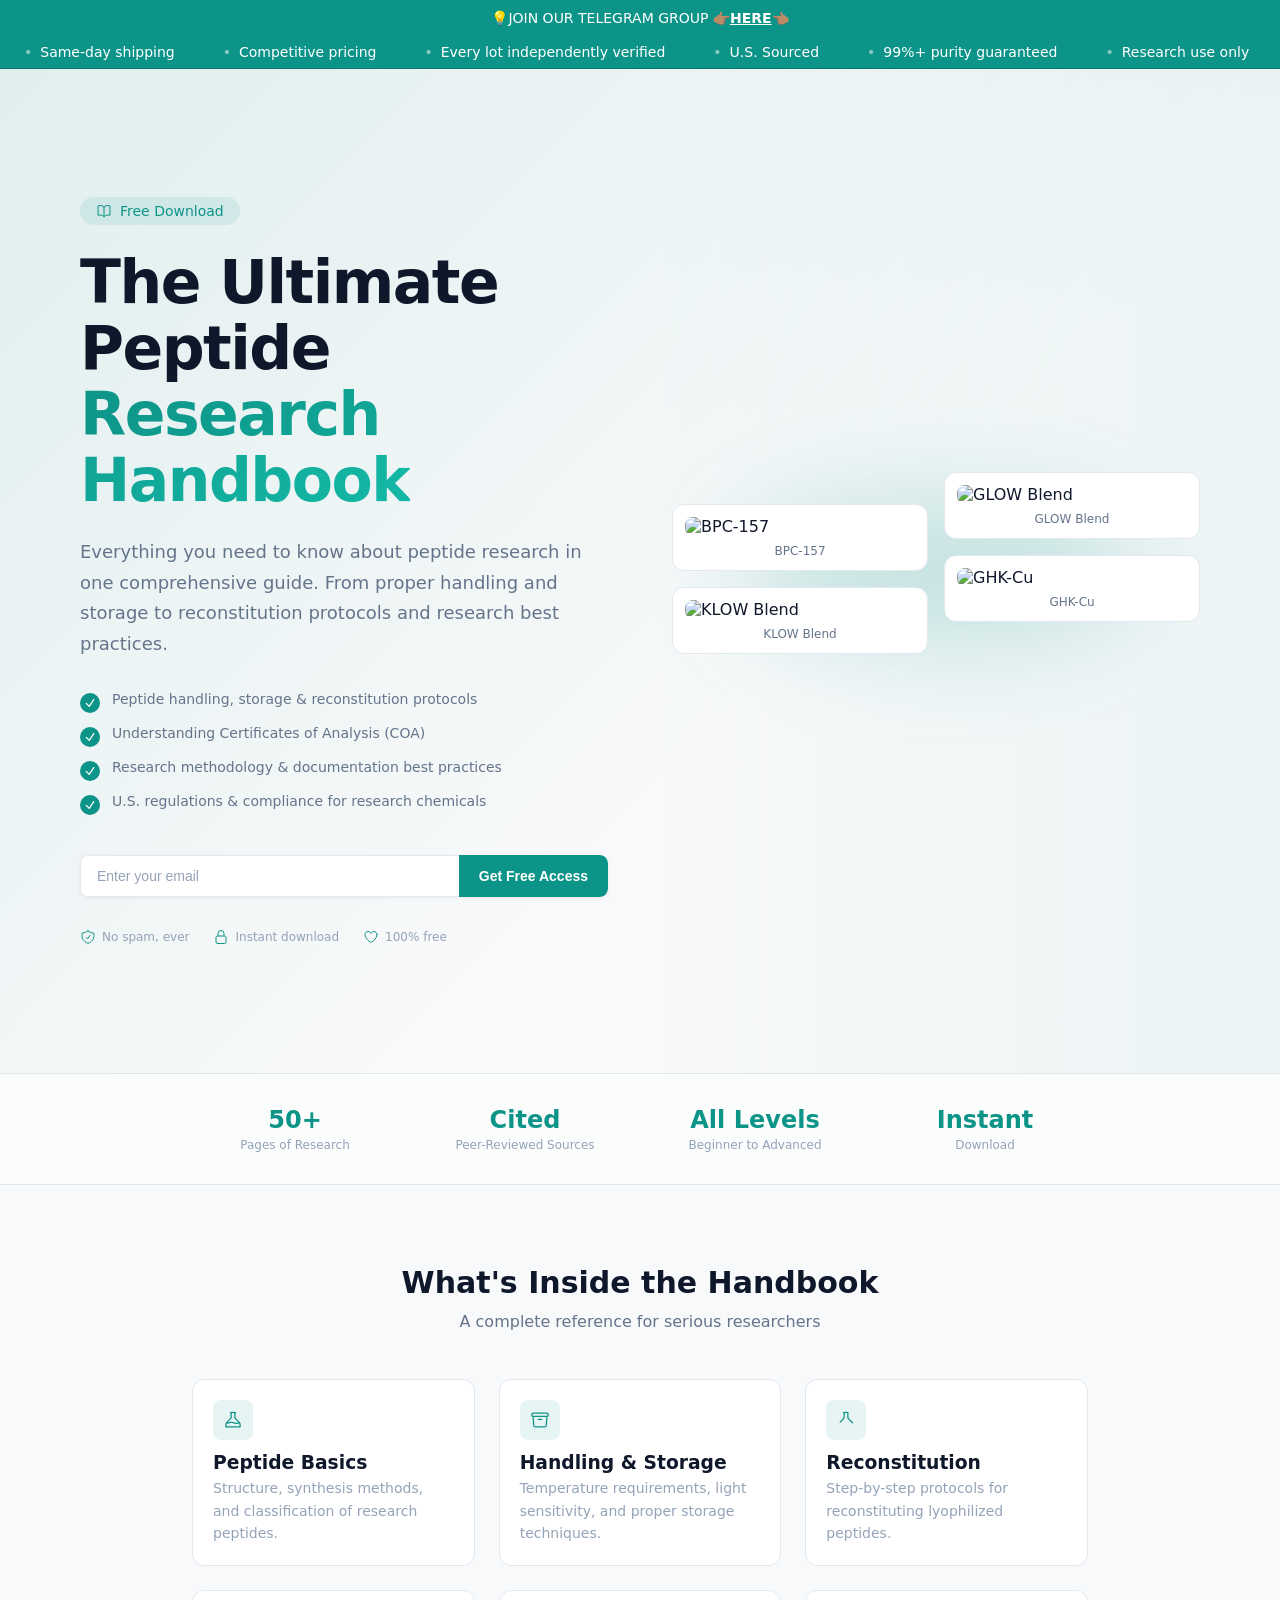
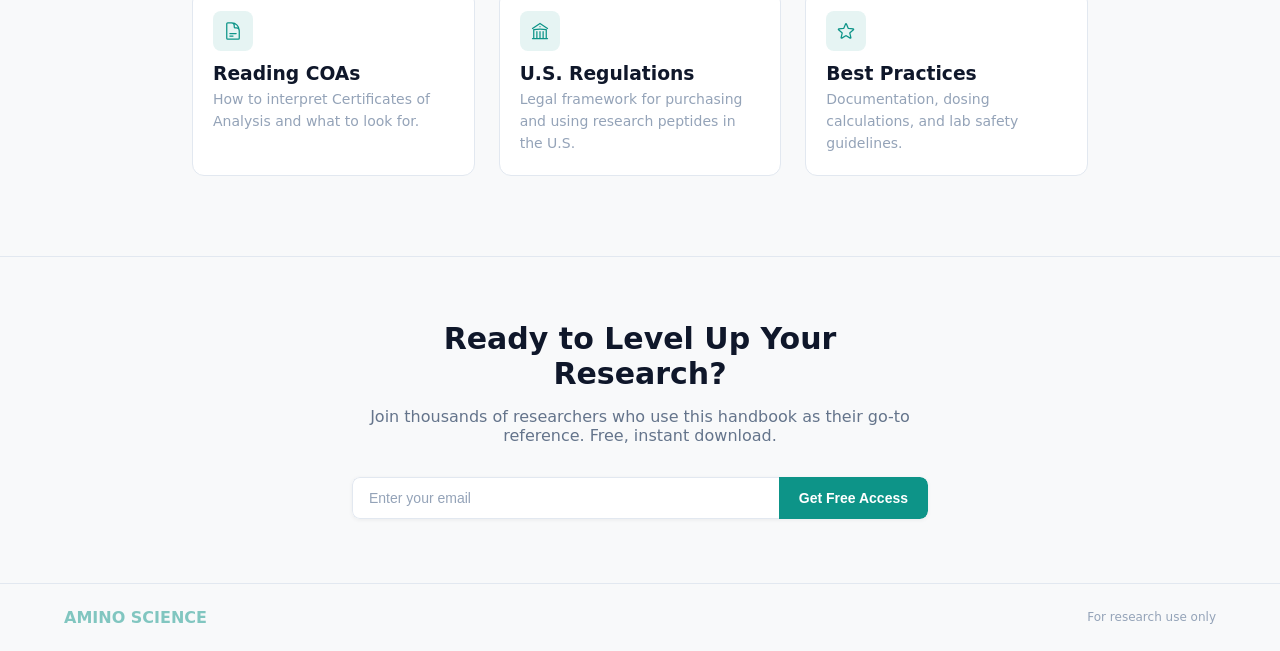
==== commit 6137ec28: "Add cloned Amino Science free-guide landing page" ====
--- a/index.html
+++ b/index.html
@@ -3,265 +3,192 @@
 <head>
   <meta charset="UTF-8" />
   <meta name="viewport" content="width=device-width, initial-scale=1.0" />
-  <title>Free Research Handbook — Optima Supply</title>
-  <meta name="description" content="Download the free Optima Supply Peptide Research Handbook — covering handling, storage, reconstitution, COA interpretation, and U.S. research compliance." />
-  <link href="https://fonts.googleapis.com/css2?family=Libre+Baskerville:ital,wght@0,400;0,700;1,400&family=Inter:wght@300;400;500;600;700&display=swap" rel="stylesheet" />
-  <link rel="stylesheet" href="styles.css" />
+  <title>Free Research Handbook - Amino Science Labs</title>
+  <meta name="description" content="Download the ultimate peptide research handbook." />
+  <style>
+    :root {
+      --background: #f8f9fa; --foreground: #0f172a; --accent: #0d9488;
+      --accent-light: #14b8a6; --accent-dark: #0f766e; --surface: #ffffff;
+      --surface-light: #f1f5f9; --surface-border: #e2e8f0;
+      --muted: #94a3b8; --muted-light: #64748b;
+    }
+    *, *::before, *::after { box-sizing: border-box; margin: 0; padding: 0; }
+    body { font-family: Inter, system-ui, sans-serif; background-color: var(--background); color: var(--foreground); -webkit-font-smoothing: antialiased; }
+    img { display: block; max-width: 100%; } a { color: inherit; text-decoration: none; }
+    .text-gradient { background: linear-gradient(135deg, var(--accent) 0%, var(--accent-light) 100%); -webkit-background-clip: text; -webkit-text-fill-color: transparent; background-clip: text; }
+    @keyframes marquee { 0% { transform: translateX(0); } 100% { transform: translateX(-50%); } }
+    .announcement-bar { background-color: var(--accent); color: white; padding: 10px 16px; text-align: center; font-size: 0.875rem; font-weight: 500; }
+    .announcement-bar a { text-decoration: underline; font-weight: 600; }
+    .ticker-wrap { background-color: var(--accent); border-bottom: 1px solid var(--accent-dark); overflow: hidden; }
+    .ticker-inner { display: flex; width: max-content; white-space: nowrap; padding: 8px 0; animation: marquee 30s linear infinite; }
+    .ticker-item { display: inline-flex; align-items: center; gap: 8px; margin: 0 24px; font-size: 0.875rem; font-weight: 500; color: white; flex-shrink: 0; }
+    .ticker-dot { color: rgba(255,255,255,.5); }
+    .hero { position: relative; overflow: hidden; }
+    .hero-bg-1 { position: absolute; inset: 0; background: linear-gradient(135deg, rgba(13,148,136,.10) 0%, var(--background) 60%); }
+    .hero-bg-2 { position: absolute; top: 0; right: 0; width: 50%; height: 100%; background: linear-gradient(to left, rgba(13,148,136,.05), transparent); }
+    .hero-inner { position: relative; max-width: 1152px; margin: 0 auto; padding: 64px 16px; }
+    @media (min-width: 640px)  { .hero-inner { padding: 96px 16px; } }
+    @media (min-width: 1024px) { .hero-inner { padding: 128px 16px; } }
+    .hero-grid { display: grid; gap: 48px; align-items: center; }
+    @media (min-width: 1024px) { .hero-grid { grid-template-columns: 1fr 1fr; gap: 64px; } }
+    .badge { display: inline-flex; align-items: center; gap: 8px; border-radius: 9999px; background: rgba(13,148,136,.10); padding: 6px 16px; font-size: 0.875rem; font-weight: 500; color: var(--accent); margin-bottom: 24px; }
+    .badge svg { width: 16px; height: 16px; }
+    .hero h1 { font-size: 2.25rem; font-weight: 700; letter-spacing: -0.025em; line-height: 1.1; }
+    @media (min-width: 640px)  { .hero h1 { font-size: 3rem; } }
+    @media (min-width: 1024px) { .hero h1 { font-size: 3.75rem; } }
+    .hero-desc { margin-top: 24px; font-size: 1.125rem; color: var(--muted-light); line-height: 1.7; }
+    .checklist { margin-top: 32px; display: flex; flex-direction: column; gap: 12px; }
+    .checklist-item { display: flex; align-items: flex-start; gap: 12px; }
+    .check-icon { margin-top: 2px; flex-shrink: 0; width: 20px; height: 20px; border-radius: 50%; background: var(--accent); display: flex; align-items: center; justify-content: center; }
+    .check-icon svg { width: 12px; height: 12px; color: white; }
+    .checklist-item span { font-size: 0.875rem; color: var(--muted-light); }
+    .form-wrap { margin-top: 40px; }
+    .form-row { display: flex; border-radius: 8px; overflow: hidden; box-shadow: 0 1px 4px rgba(0,0,0,.06); }
+    .form-row input[type="email"] { flex: 1; padding: 12px 16px; font-size: 0.875rem; border: 1px solid var(--surface-border); border-right: none; border-radius: 8px 0 0 8px; background: var(--surface); outline: none; }
+    .form-row input[type="email"]::placeholder { color: var(--muted); }
+    .form-row input[type="email"]:focus { border-color: var(--accent); }
+    .btn-primary { padding: 12px 20px; background: var(--accent); color: white; font-size: 0.875rem; font-weight: 600; border: none; border-radius: 0 8px 8px 0; cursor: pointer; white-space: nowrap; }
+    .btn-primary:hover { background: var(--accent-dark); }
+    .trust-row { margin-top: 32px; display: flex; flex-wrap: wrap; gap: 24px; font-size: 0.75rem; color: var(--muted); }
+    .trust-item { display: flex; align-items: center; gap: 6px; }
+    .trust-item svg { width: 16px; height: 16px; color: var(--accent); }
+    .product-grid-wrap { display: none; position: relative; }
+    @media (min-width: 1024px) { .product-grid-wrap { display: block; } }
+    .product-glow { position: absolute; inset: 0; background: rgba(13,148,136,.2); filter: blur(64px); border-radius: 50%; transform: scale(0.75); }
+    .product-grid { position: relative; display: grid; grid-template-columns: 1fr 1fr; gap: 16px; }
+    .product-col-offset { padding-top: 32px; }
+    .product-card { overflow: hidden; border-radius: 12px; border: 1px solid var(--surface-border); background: var(--surface); padding: 12px; margin-bottom: 16px; }
+    .product-card img { width: 100%; border-radius: 8px; }
+    .product-card p { margin-top: 8px; font-size: 0.75rem; text-align: center; color: var(--muted-light); }
+    .stats-bar { border-top: 1px solid var(--surface-border); border-bottom: 1px solid var(--surface-border); background: rgba(255,255,255,.5); padding: 32px 16px; }
+    .stats-grid { max-width: 896px; margin: 0 auto; display: grid; grid-template-columns: 1fr 1fr; gap: 24px; text-align: center; }
+    @media (min-width: 768px) { .stats-grid { grid-template-columns: repeat(4,1fr); } }
+    .stat-number { font-size: 1.5rem; font-weight: 700; color: var(--accent); }
+    .stat-label  { margin-top: 4px; font-size: 0.75rem; color: var(--muted); }
+    .contents-section { padding: 64px 16px; }
+    @media (min-width: 640px) { .contents-section { padding: 80px 16px; } }
+    .contents-inner { max-width: 896px; margin: 0 auto; }
+    .section-title { text-align: center; font-size: 1.5rem; font-weight: 700; }
+    @media (min-width: 640px) { .section-title { font-size: 1.875rem; } }
+    .section-sub { margin-top: 12px; text-align: center; color: var(--muted-light); }
+    .cards-grid { margin-top: 48px; display: grid; gap: 24px; }
+    @media (min-width: 640px) { .cards-grid { grid-template-columns: 1fr 1fr; } }
+    @media (min-width: 1024px) { .cards-grid { grid-template-columns: 1fr 1fr 1fr; } }
+    .card { border-radius: 12px; border: 1px solid var(--surface-border); background: var(--surface); padding: 20px; transition: border-color .2s; }
+    .card:hover { border-color: rgba(13,148,136,.3); }
+    .card-icon { width: 40px; height: 40px; display: flex; align-items: center; justify-content: center; border-radius: 8px; background: rgba(13,148,136,.1); }
+    .card-icon svg { width: 20px; height: 20px; color: var(--accent); }
+    .card h3 { margin-top: 12px; font-weight: 600; }
+    .card p  { margin-top: 4px; font-size: 0.875rem; color: var(--muted); line-height: 1.6; }
+    .cta-section { border-top: 1px solid var(--surface-border); padding: 64px 16px; }
+    .cta-inner { max-width: 576px; margin: 0 auto; text-align: center; }
+    .cta-inner h2 { font-size: 1.5rem; font-weight: 700; }
+    @media (min-width: 640px) { .cta-inner h2 { font-size: 1.875rem; } }
+    .cta-inner p { margin-top: 16px; color: var(--muted-light); }
+    .cta-form { margin-top: 32px; }
+    .footer { border-top: 1px solid var(--surface-border); padding: 24px 16px; }
+    .footer-inner { max-width: 1152px; margin: 0 auto; display: flex; align-items: center; justify-content: space-between; }
+    .footer-logo { font-size: 1rem; font-weight: 700; color: var(--accent); opacity: .5; }
+    .footer p { font-size: 0.75rem; color: var(--muted); }
+  </style>
 </head>
 <body>
-
-  <!-- Announcement Bar -->
   <div class="announcement-bar">
-    Spring Sale is Live — Use <span class="code">OPTIMA50</span> for 50% OFF GLP-1s &amp; <span class="code purple">OPTIMA30</span> for 30% OFF Everything Else
+    &#128161;JOIN OUR TELEGRAM GROUP &#128073;&#127997;<a href="https://t.me/+ft-MLDc0gpY3MzFh" target="_blank">HERE</a>&#128072;&#127997;
   </div>
-
-  <!-- Scrolling Ticker -->
   <div class="ticker-wrap">
     <div class="ticker-inner">
-      <span class="ticker-item"><span class="ticker-dot">•</span> Same-day shipping</span>
-      <span class="ticker-item"><span class="ticker-dot">•</span> 99%+ purity guaranteed</span>
-      <span class="ticker-item"><span class="ticker-dot">•</span> Third-party COAs on every batch</span>
-      <span class="ticker-item"><span class="ticker-dot">•</span> Sterility &amp; endotoxin tested</span>
-      <span class="ticker-item"><span class="ticker-dot">•</span> Cold Shield™ packaging</span>
-      <span class="ticker-item"><span class="ticker-dot">•</span> QR-code batch traceability</span>
-      <span class="ticker-item"><span class="ticker-dot">•</span> Research use only</span>
-      <span class="ticker-item"><span class="ticker-dot">•</span> Same-day shipping</span>
-      <span class="ticker-item"><span class="ticker-dot">•</span> 99%+ purity guaranteed</span>
-      <span class="ticker-item"><span class="ticker-dot">•</span> Third-party COAs on every batch</span>
-      <span class="ticker-item"><span class="ticker-dot">•</span> Sterility &amp; endotoxin tested</span>
-      <span class="ticker-item"><span class="ticker-dot">•</span> Cold Shield™ packaging</span>
-      <span class="ticker-item"><span class="ticker-dot">•</span> QR-code batch traceability</span>
-      <span class="ticker-item"><span class="ticker-dot">•</span> Research use only</span>
+      <span class="ticker-item"><span class="ticker-dot">&bull;</span> Same-day shipping</span>
+      <span class="ticker-item"><span class="ticker-dot">&bull;</span> Competitive pricing</span>
+      <span class="ticker-item"><span class="ticker-dot">&bull;</span> Every lot independently verified</span>
+      <span class="ticker-item"><span class="ticker-dot">&bull;</span> U.S. Sourced</span>
+      <span class="ticker-item"><span class="ticker-dot">&bull;</span> 99%+ purity guaranteed</span>
+      <span class="ticker-item"><span class="ticker-dot">&bull;</span> Research use only</span>
+      <span class="ticker-item"><span class="ticker-dot">&bull;</span> Same-day shipping</span>
+      <span class="ticker-item"><span class="ticker-dot">&bull;</span> Competitive pricing</span>
+      <span class="ticker-item"><span class="ticker-dot">&bull;</span> Every lot independently verified</span>
+      <span class="ticker-item"><span class="ticker-dot">&bull;</span> U.S. Sourced</span>
+      <span class="ticker-item"><span class="ticker-dot">&bull;</span> 99%+ purity guaranteed</span>
+      <span class="ticker-item"><span class="ticker-dot">&bull;</span> Research use only</span>
     </div>
   </div>
-
-  <!-- Hero Section -->
   <section class="hero">
     <div class="hero-bg-1"></div>
     <div class="hero-bg-2"></div>
     <div class="hero-inner">
       <div class="hero-grid">
-
-        <!-- Left column: copy -->
         <div>
           <div class="badge">
-            <svg xmlns="http://www.w3.org/2000/svg" fill="none" viewBox="0 0 24 24" stroke-width="1.5" stroke="currentColor">
-              <path stroke-linecap="round" stroke-linejoin="round" d="M12 6.042A8.967 8.967 0 006 3.75c-1.052 0-2.062.18-3 .512v14.25A8.987 8.987 0 016 18c2.305 0 4.408.867 6 2.292m0-14.25a8.966 8.966 0 016-2.292c1.052 0 2.062.18 3 .512v14.25A8.987 8.987 0 0018 18a8.967 8.967 0 00-6 2.292m0-14.25v14.25"/>
-            </svg>
+            <svg xmlns="http://www.w3.org/2000/svg" fill="none" viewBox="0 0 24 24" stroke-width="1.5" stroke="currentColor"><path stroke-linecap="round" stroke-linejoin="round" d="M12 6.042A8.967 8.967 0 006 3.75c-1.052 0-2.062.18-3 .512v14.25A8.987 8.987 0 016 18c2.305 0 4.408.867 6 2.292m0-14.25a8.966 8.966 0 016-2.292c1.052 0 2.062.18 3 .512v14.25A8.987 8.987 0 0018 18a8.967 8.967 0 00-6 2.292m0-14.25v14.25"/></svg>
             Free Download
           </div>
-
-          <h1>The Optima Supply<span class="text-gradient"> Peptide Research Handbook</span></h1>
-
-          <p class="hero-desc">A researcher-first reference from our lab team. Purity standards, COA interpretation, reconstitution math, storage protocols, and a guided tour of the full Optima Supply peptide line — in one free PDF.</p>
-
-          <!-- Checklist -->
+          <h1>The Ultimate Peptide<span class="text-gradient"> Research Handbook</span></h1>
+          <p class="hero-desc">Everything you need to know about peptide research in one comprehensive guide. From proper handling and storage to reconstitution protocols and research best practices.</p>
           <div class="checklist">
-            <div class="checklist-item">
-              <div class="check-icon">
-                <svg xmlns="http://www.w3.org/2000/svg" fill="none" viewBox="0 0 24 24" stroke-width="2.5" stroke="currentColor"><path stroke-linecap="round" stroke-linejoin="round" d="M4.5 12.75l6 6 9-13.5"/></svg>
-              </div>
-              <span>Handling, storage &amp; reconstitution protocols for every format</span>
-            </div>
-            <div class="checklist-item">
-              <div class="check-icon">
-                <svg xmlns="http://www.w3.org/2000/svg" fill="none" viewBox="0 0 24 24" stroke-width="2.5" stroke="currentColor"><path stroke-linecap="round" stroke-linejoin="round" d="M4.5 12.75l6 6 9-13.5"/></svg>
-              </div>
-              <span>How to read a COA — HPLC purity, mass-spec, and dual-lab verification</span>
-            </div>
-            <div class="checklist-item">
-              <div class="check-icon">
-                <svg xmlns="http://www.w3.org/2000/svg" fill="none" viewBox="0 0 24 24" stroke-width="2.5" stroke="currentColor"><path stroke-linecap="round" stroke-linejoin="round" d="M4.5 12.75l6 6 9-13.5"/></svg>
-              </div>
-              <span>A plain-English map of GLP-1s, healing, and GH-secretagogue peptides</span>
-            </div>
-            <div class="checklist-item">
-              <div class="check-icon">
-                <svg xmlns="http://www.w3.org/2000/svg" fill="none" viewBox="0 0 24 24" stroke-width="2.5" stroke="currentColor"><path stroke-linecap="round" stroke-linejoin="round" d="M4.5 12.75l6 6 9-13.5"/></svg>
-              </div>
-              <span>Supplier due-diligence checklist and U.S. research compliance primer</span>
-            </div>
+            <div class="checklist-item"><div class="check-icon"><svg xmlns="http://www.w3.org/2000/svg" fill="none" viewBox="0 0 24 24" stroke-width="2.5" stroke="currentColor"><path stroke-linecap="round" stroke-linejoin="round" d="M4.5 12.75l6 6 9-13.5"/></svg></div><span>Peptide handling, storage &amp; reconstitution protocols</span></div>
+            <div class="checklist-item"><div class="check-icon"><svg xmlns="http://www.w3.org/2000/svg" fill="none" viewBox="0 0 24 24" stroke-width="2.5" stroke="currentColor"><path stroke-linecap="round" stroke-linejoin="round" d="M4.5 12.75l6 6 9-13.5"/></svg></div><span>Understanding Certificates of Analysis (COA)</span></div>
+            <div class="checklist-item"><div class="check-icon"><svg xmlns="http://www.w3.org/2000/svg" fill="none" viewBox="0 0 24 24" stroke-width="2.5" stroke="currentColor"><path stroke-linecap="round" stroke-linejoin="round" d="M4.5 12.75l6 6 9-13.5"/></svg></div><span>Research methodology &amp; documentation best practices</span></div>
+            <div class="checklist-item"><div class="check-icon"><svg xmlns="http://www.w3.org/2000/svg" fill="none" viewBox="0 0 24 24" stroke-width="2.5" stroke="currentColor"><path stroke-linecap="round" stroke-linejoin="round" d="M4.5 12.75l6 6 9-13.5"/></svg></div><span>U.S. regulations &amp; compliance for research chemicals</span></div>
           </div>
-
-          <!-- Email form -->
           <div class="form-wrap">
-            <form class="form-row" id="hero-form" novalidate>
-              <input type="email" name="email" placeholder="Enter your email" aria-label="Email address" required />
-              <button type="submit" class="btn-primary">Get Free Access</button>
-            </form>
-            <p class="form-status" role="status" aria-live="polite"></p>
+            <form class="form-row" onsubmit="return false;"><input type="email" placeholder="Enter your email" /><button type="submit" class="btn-primary">Get Free Access</button></form>
           </div>
-
-          <!-- Trust row -->
           <div class="trust-row">
-            <div class="trust-item">
-              <svg xmlns="http://www.w3.org/2000/svg" fill="none" viewBox="0 0 24 24" stroke-width="1.5" stroke="currentColor">
-                <path stroke-linecap="round" stroke-linejoin="round" d="M9 12.75L11.25 15 15 9.75m-3-7.036A11.959 11.959 0 013.598 6 11.99 11.99 0 003 9.749c0 5.592 3.824 10.29 9 11.623 5.176-1.332 9-6.03 9-11.622 0-1.31-.21-2.571-.598-3.751h-.152c-3.196 0-6.1-1.248-8.25-3.285z"/>
-              </svg>
-              No spam, ever
-            </div>
-            <div class="trust-item">
-              <svg xmlns="http://www.w3.org/2000/svg" fill="none" viewBox="0 0 24 24" stroke-width="1.5" stroke="currentColor">
-                <path stroke-linecap="round" stroke-linejoin="round" d="M16.5 10.5V6.75a4.5 4.5 0 10-9 0v3.75m-.75 11.25h10.5a2.25 2.25 0 002.25-2.25v-6.75a2.25 2.25 0 00-2.25-2.25H6.75a2.25 2.25 0 00-2.25 2.25v6.75a2.25 2.25 0 002.25 2.25z"/>
-              </svg>
-              Instant download
-            </div>
-            <div class="trust-item">
-              <svg xmlns="http://www.w3.org/2000/svg" fill="none" viewBox="0 0 24 24" stroke-width="1.5" stroke="currentColor">
-                <path stroke-linecap="round" stroke-linejoin="round" d="M21 8.25c0-2.485-2.099-4.5-4.688-4.5-1.935 0-3.597 1.126-4.312 2.733-.715-1.607-2.377-2.733-4.313-2.733C5.1 3.75 3 5.765 3 8.25c0 7.22 9 12 9 12s9-4.78 9-12z"/>
-              </svg>
-              100% free
-            </div>
+            <div class="trust-item"><svg xmlns="http://www.w3.org/2000/svg" fill="none" viewBox="0 0 24 24" stroke-width="1.5" stroke="currentColor"><path stroke-linecap="round" stroke-linejoin="round" d="M9 12.75L11.25 15 15 9.75m-3-7.036A11.959 11.959 0 013.598 6 11.99 11.99 0 003 9.749c0 5.592 3.824 10.29 9 11.623 5.176-1.332 9-6.03 9-11.622 0-1.31-.21-2.571-.598-3.751h-.152c-3.196 0-6.1-1.248-8.25-3.285z"/></svg>No spam, ever</div>
+            <div class="trust-item"><svg xmlns="http://www.w3.org/2000/svg" fill="none" viewBox="0 0 24 24" stroke-width="1.5" stroke="currentColor"><path stroke-linecap="round" stroke-linejoin="round" d="M16.5 10.5V6.75a4.5 4.5 0 10-9 0v3.75m-.75 11.25h10.5a2.25 2.25 0 002.25-2.25v-6.75a2.25 2.25 0 00-2.25-2.25H6.75a2.25 2.25 0 00-2.25 2.25v6.75a2.25 2.25 0 002.25 2.25z"/></svg>Instant download</div>
+            <div class="trust-item"><svg xmlns="http://www.w3.org/2000/svg" fill="none" viewBox="0 0 24 24" stroke-width="1.5" stroke="currentColor"><path stroke-linecap="round" stroke-linejoin="round" d="M21 8.25c0-2.485-2.099-4.5-4.688-4.5-1.935 0-3.597 1.126-4.312 2.733-.715-1.607-2.377-2.733-4.313-2.733C5.1 3.75 3 5.765 3 8.25c0 7.22 9 12 9 12s9-4.78 9-12z"/></svg>100% free</div>
           </div>
         </div>
-
-        <!-- Right column: product tiles -->
         <div class="product-grid-wrap">
           <div class="product-glow"></div>
           <div class="product-grid">
             <div class="product-col-offset">
-              <div class="product-card" style="margin-bottom:16px;">
-                <div class="product-tile" data-product="sema"><span class="product-label">SEMA</span></div>
-                <p>Semaglutide 10mg</p>
-              </div>
-              <div class="product-card">
-                <div class="product-tile" data-product="bpc"><span class="product-label">BPC-157</span></div>
-                <p>BPC-157 5mg</p>
-              </div>
+              <div class="product-card"><img src="https://aminoscience.io/products/bpc-157.jpg" alt="BPC-157" /><p>BPC-157</p></div>
+              <div class="product-card"><img src="https://aminoscience.io/products/klow-80mg.jpg" alt="KLOW Blend" /><p>KLOW Blend</p></div>
             </div>
             <div>
-              <div class="product-card" style="margin-bottom:16px;">
-                <div class="product-tile" data-product="tirz"><span class="product-label">TIRZ</span></div>
-                <p>Tirzepatide 30mg</p>
-              </div>
-              <div class="product-card">
-                <div class="product-tile" data-product="ghk"><span class="product-label">GHK-Cu</span></div>
-                <p>GHK-Cu 50mg</p>
-              </div>
+              <div class="product-card"><img src="https://aminoscience.io/products/glow-blend-70mg.jpg" alt="GLOW Blend" /><p>GLOW Blend</p></div>
+              <div class="product-card"><img src="https://aminoscience.io/products/ghk-cu.jpg" alt="GHK-Cu" /><p>GHK-Cu</p></div>
             </div>
           </div>
         </div>
-
       </div>
     </div>
   </section>
-
-  <!-- Stats Bar -->
   <section class="stats-bar">
     <div class="stats-grid">
-      <div>
-        <p class="stat-number">52+</p>
-        <p class="stat-label">Pages of Research</p>
-      </div>
-      <div>
-        <p class="stat-number">Cited</p>
-        <p class="stat-label">Peer-Reviewed Sources</p>
-      </div>
-      <div>
-        <p class="stat-number">All Levels</p>
-        <p class="stat-label">Beginner to Advanced</p>
-      </div>
-      <div>
-        <p class="stat-number">Instant</p>
-        <p class="stat-label">Download</p>
-      </div>
+      <div><p class="stat-number">50+</p><p class="stat-label">Pages of Research</p></div>
+      <div><p class="stat-number">Cited</p><p class="stat-label">Peer-Reviewed Sources</p></div>
+      <div><p class="stat-number">All Levels</p><p class="stat-label">Beginner to Advanced</p></div>
+      <div><p class="stat-number">Instant</p><p class="stat-label">Download</p></div>
     </div>
   </section>
-
-  <!-- What's Inside -->
   <section class="contents-section">
     <div class="contents-inner">
       <h2 class="section-title">What's Inside the Handbook</h2>
       <p class="section-sub">A complete reference for serious researchers</p>
-
       <div class="cards-grid">
-
-        <div class="card">
-          <div class="card-icon">
-            <svg xmlns="http://www.w3.org/2000/svg" fill="none" viewBox="0 0 24 24" stroke-width="1.5" stroke="currentColor">
-              <path stroke-linecap="round" stroke-linejoin="round" d="M9.75 3.104v5.714a2.25 2.25 0 01-.659 1.591L5 14.5M9.75 3.104c-.251.023-.501.05-.75.082m.75-.082a24.301 24.301 0 014.5 0m0 0v5.714c0 .597.237 1.17.659 1.591L19.8 15.3M14.25 3.104c.251.023.501.05.75.082M19.8 15.3l-1.57.393A9.065 9.065 0 0112 15a9.065 9.065 0 00-6.23.693L5 15.5m14.8-.2l.009.003a.75.75 0 01.478.64l.353 3.533a.75.75 0 01-.747.826H4.107a.75.75 0 01-.747-.826l.353-3.533a.75.75 0 01.478-.64l.008-.003"/>
-            </svg>
-          </div>
-          <h3>Peptide Fundamentals</h3>
-          <p>Synthesis, structure, and how Optima categorizes our catalog across GLP-1, healing, and GH families.</p>
-        </div>
-
-        <div class="card">
-          <div class="card-icon">
-            <svg xmlns="http://www.w3.org/2000/svg" fill="none" viewBox="0 0 24 24" stroke-width="1.5" stroke="currentColor">
-              <path stroke-linecap="round" stroke-linejoin="round" d="M20.25 7.5l-.625 10.632a2.25 2.25 0 01-2.247 2.118H6.622a2.25 2.25 0 01-2.247-2.118L3.75 7.5M10 11.25h4M3.375 7.5h17.25c.621 0 1.125-.504 1.125-1.125v-1.5c0-.621-.504-1.125-1.125-1.125H3.375c-.621 0-1.125.504-1.125 1.125v1.5c0 .621.504 1.125 1.125 1.125z"/>
-            </svg>
-          </div>
-          <h3>Handling &amp; Storage</h3>
-          <p>Temperature, light, and freeze/thaw limits for lyophilized and reconstituted vials — with our Cold Shield™ rationale.</p>
-        </div>
-
-        <div class="card">
-          <div class="card-icon">
-            <svg xmlns="http://www.w3.org/2000/svg" fill="none" viewBox="0 0 24 24" stroke-width="1.5" stroke="currentColor">
-              <path stroke-linecap="round" stroke-linejoin="round" d="M9.75 3.104v5.714a2.25 2.25 0 01-.659 1.591L5 14.5M9.75 3.104c-.251.023-.501.05-.75.082m.75-.082a24.301 24.301 0 014.5 0m0 0v5.714c0 .597.237 1.17.659 1.591L19.8 15.3"/>
-            </svg>
-          </div>
-          <h3>Reconstitution Math</h3>
-          <p>Dilution charts for common vial sizes and the rule-of-thumb we wish every first-time researcher knew.</p>
-        </div>
-
-        <div class="card">
-          <div class="card-icon">
-            <svg xmlns="http://www.w3.org/2000/svg" fill="none" viewBox="0 0 24 24" stroke-width="1.5" stroke="currentColor">
-              <path stroke-linecap="round" stroke-linejoin="round" d="M19.5 14.25v-2.625a3.375 3.375 0 00-3.375-3.375h-1.5A1.125 1.125 0 0113.5 7.125v-1.5a3.375 3.375 0 00-3.375-3.375H8.25m0 12.75h7.5m-7.5 3H12M10.5 2.25H5.625c-.621 0-1.125.504-1.125 1.125v17.25c0 .621.504 1.125 1.125 1.125h12.75c.621 0 1.125-.504 1.125-1.125V11.25a9 9 0 00-9-9z"/>
-            </svg>
-          </div>
-          <h3>Reading COAs</h3>
-          <p>Decode HPLC, mass-spec, sterility, and endotoxin panels — and why Optima publishes two labs side-by-side.</p>
-        </div>
-
-        <div class="card">
-          <div class="card-icon">
-            <svg xmlns="http://www.w3.org/2000/svg" fill="none" viewBox="0 0 24 24" stroke-width="1.5" stroke="currentColor">
-              <path stroke-linecap="round" stroke-linejoin="round" d="M12 21v-8.25M15.75 21v-8.25M8.25 21v-8.25M3 9l9-6 9 6m-1.5 12V10.332A48.36 48.36 0 0012 9.75c-2.551 0-5.056.2-7.5.582V21M3 21h18M12 6.75h.008v.008H12V6.75z"/>
-            </svg>
-          </div>
-          <h3>U.S. Research Compliance</h3>
-          <p>A plain-English framework for lawful acquisition and use of research peptides in the United States.</p>
-        </div>
-
-        <div class="card">
-          <div class="card-icon">
-            <svg xmlns="http://www.w3.org/2000/svg" fill="none" viewBox="0 0 24 24" stroke-width="1.5" stroke="currentColor">
-              <path stroke-linecap="round" stroke-linejoin="round" d="M11.48 3.499a.562.562 0 011.04 0l2.125 5.111a.563.563 0 00.475.345l5.518.442c.499.04.701.663.321.988l-4.204 3.602a.563.563 0 00-.182.557l1.285 5.385a.562.562 0 01-.84.61l-4.725-2.885a.563.563 0 00-.586 0L6.982 20.54a.562.562 0 01-.84-.61l1.285-5.386a.562.562 0 00-.182-.557l-4.204-3.602a.563.563 0 01.321-.988l5.518-.442a.563.563 0 00.475-.345L11.48 3.5z"/>
-            </svg>
-          </div>
-          <h3>Best Practices</h3>
-          <p>Documentation templates, dosing calculations, and a supplier due-diligence checklist from our lab team.</p>
-        </div>
-
+        <div class="card"><div class="card-icon"><svg xmlns="http://www.w3.org/2000/svg" fill="none" viewBox="0 0 24 24" stroke-width="1.5" stroke="currentColor"><path stroke-linecap="round" stroke-linejoin="round" d="M9.75 3.104v5.714a2.25 2.25 0 01-.659 1.591L5 14.5M9.75 3.104c-.251.023-.501.05-.75.082m.75-.082a24.301 24.301 0 014.5 0m0 0v5.714c0 .597.237 1.17.659 1.591L19.8 15.3M14.25 3.104c.251.023.501.05.75.082M19.8 15.3l-1.57.393A9.065 9.065 0 0112 15a9.065 9.065 0 00-6.23.693L5 15.5m14.8-.2l.009.003a.75.75 0 01.478.64l.353 3.533a.75.75 0 01-.747.826H4.107a.75.75 0 01-.747-.826l.353-3.533a.75.75 0 01.478-.64l.008-.003"/></svg></div><h3>Peptide Basics</h3><p>Structure, synthesis methods, and classification of research peptides.</p></div>
+        <div class="card"><div class="card-icon"><svg xmlns="http://www.w3.org/2000/svg" fill="none" viewBox="0 0 24 24" stroke-width="1.5" stroke="currentColor"><path stroke-linecap="round" stroke-linejoin="round" d="M20.25 7.5l-.625 10.632a2.25 2.25 0 01-2.247 2.118H6.622a2.25 2.25 0 01-2.247-2.118L3.75 7.5M10 11.25h4M3.375 7.5h17.25c.621 0 1.125-.504 1.125-1.125v-1.5c0-.621-.504-1.125-1.125-1.125H3.375c-.621 0-1.125.504-1.125 1.125v1.5c0 .621.504 1.125 1.125 1.125z"/></svg></div><h3>Handling &amp; Storage</h3><p>Temperature requirements, light sensitivity, and proper storage techniques.</p></div>
+        <div class="card"><div class="card-icon"><svg xmlns="http://www.w3.org/2000/svg" fill="none" viewBox="0 0 24 24" stroke-width="1.5" stroke="currentColor"><path stroke-linecap="round" stroke-linejoin="round" d="M9.75 3.104v5.714a2.25 2.25 0 01-.659 1.591L5 14.5M9.75 3.104c-.251.023-.501.05-.75.082m.75-.082a24.301 24.301 0 014.5 0m0 0v5.714c0 .597.237 1.17.659 1.591L19.8 15.3"/></svg></div><h3>Reconstitution</h3><p>Step-by-step protocols for reconstituting lyophilized peptides.</p></div>
+        <div class="card"><div class="card-icon"><svg xmlns="http://www.w3.org/2000/svg" fill="none" viewBox="0 0 24 24" stroke-width="1.5" stroke="currentColor"><path stroke-linecap="round" stroke-linejoin="round" d="M19.5 14.25v-2.625a3.375 3.375 0 00-3.375-3.375h-1.5A1.125 1.125 0 0113.5 7.125v-1.5a3.375 3.375 0 00-3.375-3.375H8.25m0 12.75h7.5m-7.5 3H12M10.5 2.25H5.625c-.621 0-1.125.504-1.125 1.125v17.25c0 .621.504 1.125 1.125 1.125h12.75c.621 0 1.125-.504 1.125-1.125V11.25a9 9 0 00-9-9z"/></svg></div><h3>Reading COAs</h3><p>How to interpret Certificates of Analysis and what to look for.</p></div>
+        <div class="card"><div class="card-icon"><svg xmlns="http://www.w3.org/2000/svg" fill="none" viewBox="0 0 24 24" stroke-width="1.5" stroke="currentColor"><path stroke-linecap="round" stroke-linejoin="round" d="M12 21v-8.25M15.75 21v-8.25M8.25 21v-8.25M3 9l9-6 9 6m-1.5 12V10.332A48.36 48.36 0 0012 9.75c-2.551 0-5.056.2-7.5.582V21M3 21h18M12 6.75h.008v.008H12V6.75z"/></svg></div><h3>U.S. Regulations</h3><p>Legal framework for purchasing and using research peptides in the U.S.</p></div>
+        <div class="card"><div class="card-icon"><svg xmlns="http://www.w3.org/2000/svg" fill="none" viewBox="0 0 24 24" stroke-width="1.5" stroke="currentColor"><path stroke-linecap="round" stroke-linejoin="round" d="M11.48 3.499a.562.562 0 011.04 0l2.125 5.111a.563.563 0 00.475.345l5.518.442c.499.04.701.663.321.988l-4.204 3.602a.563.563 0 00-.182.557l1.285 5.385a.562.562 0 01-.84.61l-4.725-2.885a.563.563 0 00-.586 0L6.982 20.54a.562.562 0 01-.84-.61l1.285-5.386a.562.562 0 00-.182-.557l-4.204-3.602a.563.563 0 01.321-.988l5.518-.442a.563.563 0 00.475-.345L11.48 3.5z"/></svg></div><h3>Best Practices</h3><p>Documentation, dosing calculations, and lab safety guidelines.</p></div>
       </div>
     </div>
   </section>
-
-  <!-- Bottom CTA -->
   <section class="cta-section">
     <div class="cta-inner">
       <h2>Ready to Level Up Your Research?</h2>
-      <p>Join researchers who keep the Optima Supply Handbook open on their bench. Free PDF, instant download.</p>
-      <div class="cta-form">
-        <form class="form-row" id="cta-form" novalidate>
-          <input type="email" name="email" placeholder="Enter your email" aria-label="Email address" required />
-          <button type="submit" class="btn-primary">Get Free Access</button>
-        </form>
-      </div>
+      <p>Join thousands of researchers who use this handbook as their go-to reference. Free, instant download.</p>
+      <div class="cta-form"><form class="form-row" onsubmit="return false;"><input type="email" placeholder="Enter your email" /><button type="submit" class="btn-primary">Get Free Access</button></form></div>
     </div>
   </section>
-
-  <!-- Footer -->
   <footer class="footer">
     <div class="footer-inner">
-      <span class="footer-logo">OPTIMA SUPPLY</span>
-      <p>For research use only · &copy; <span id="year"></span> Optima Supply</p>
+      <span class="footer-logo">AMINO SCIENCE</span>
+      <p>For research use only</p>
     </div>
   </footer>
-
-  <script src="script.js" defer></script>
 </body>
 </html>
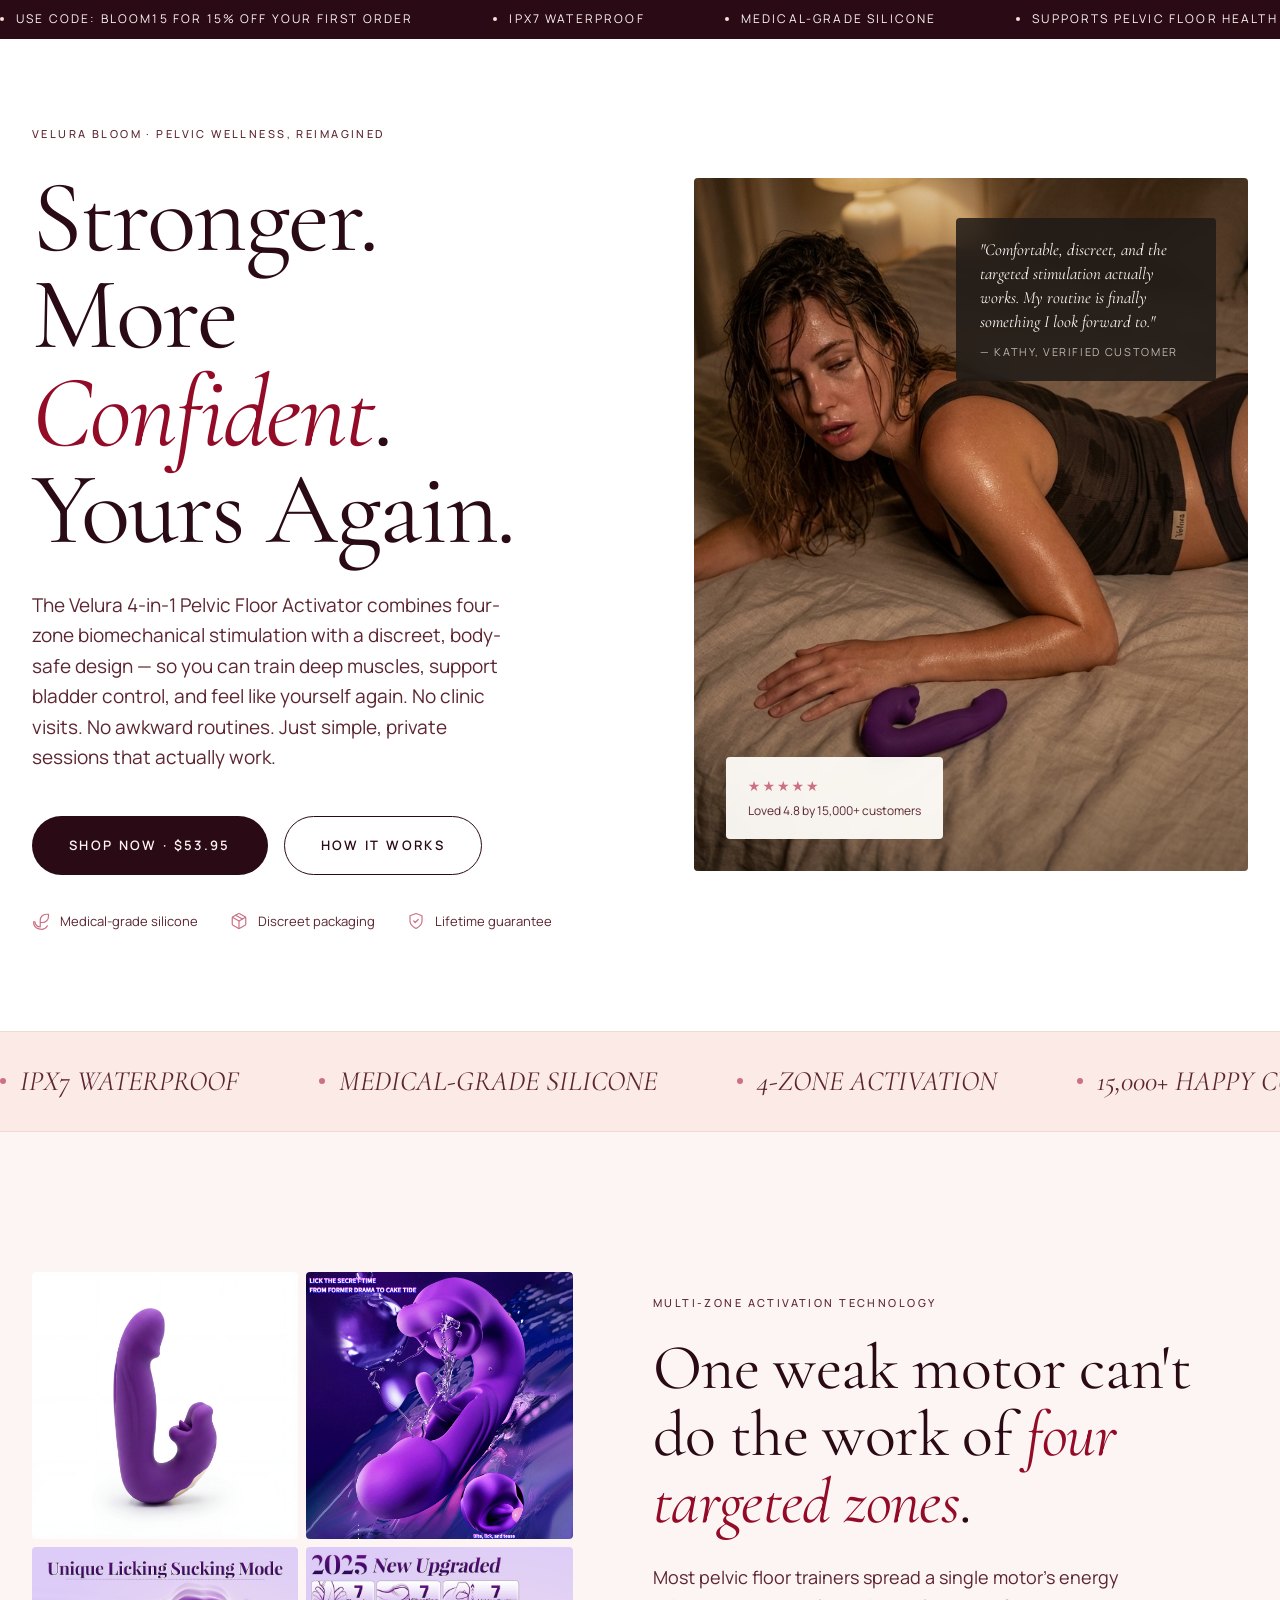
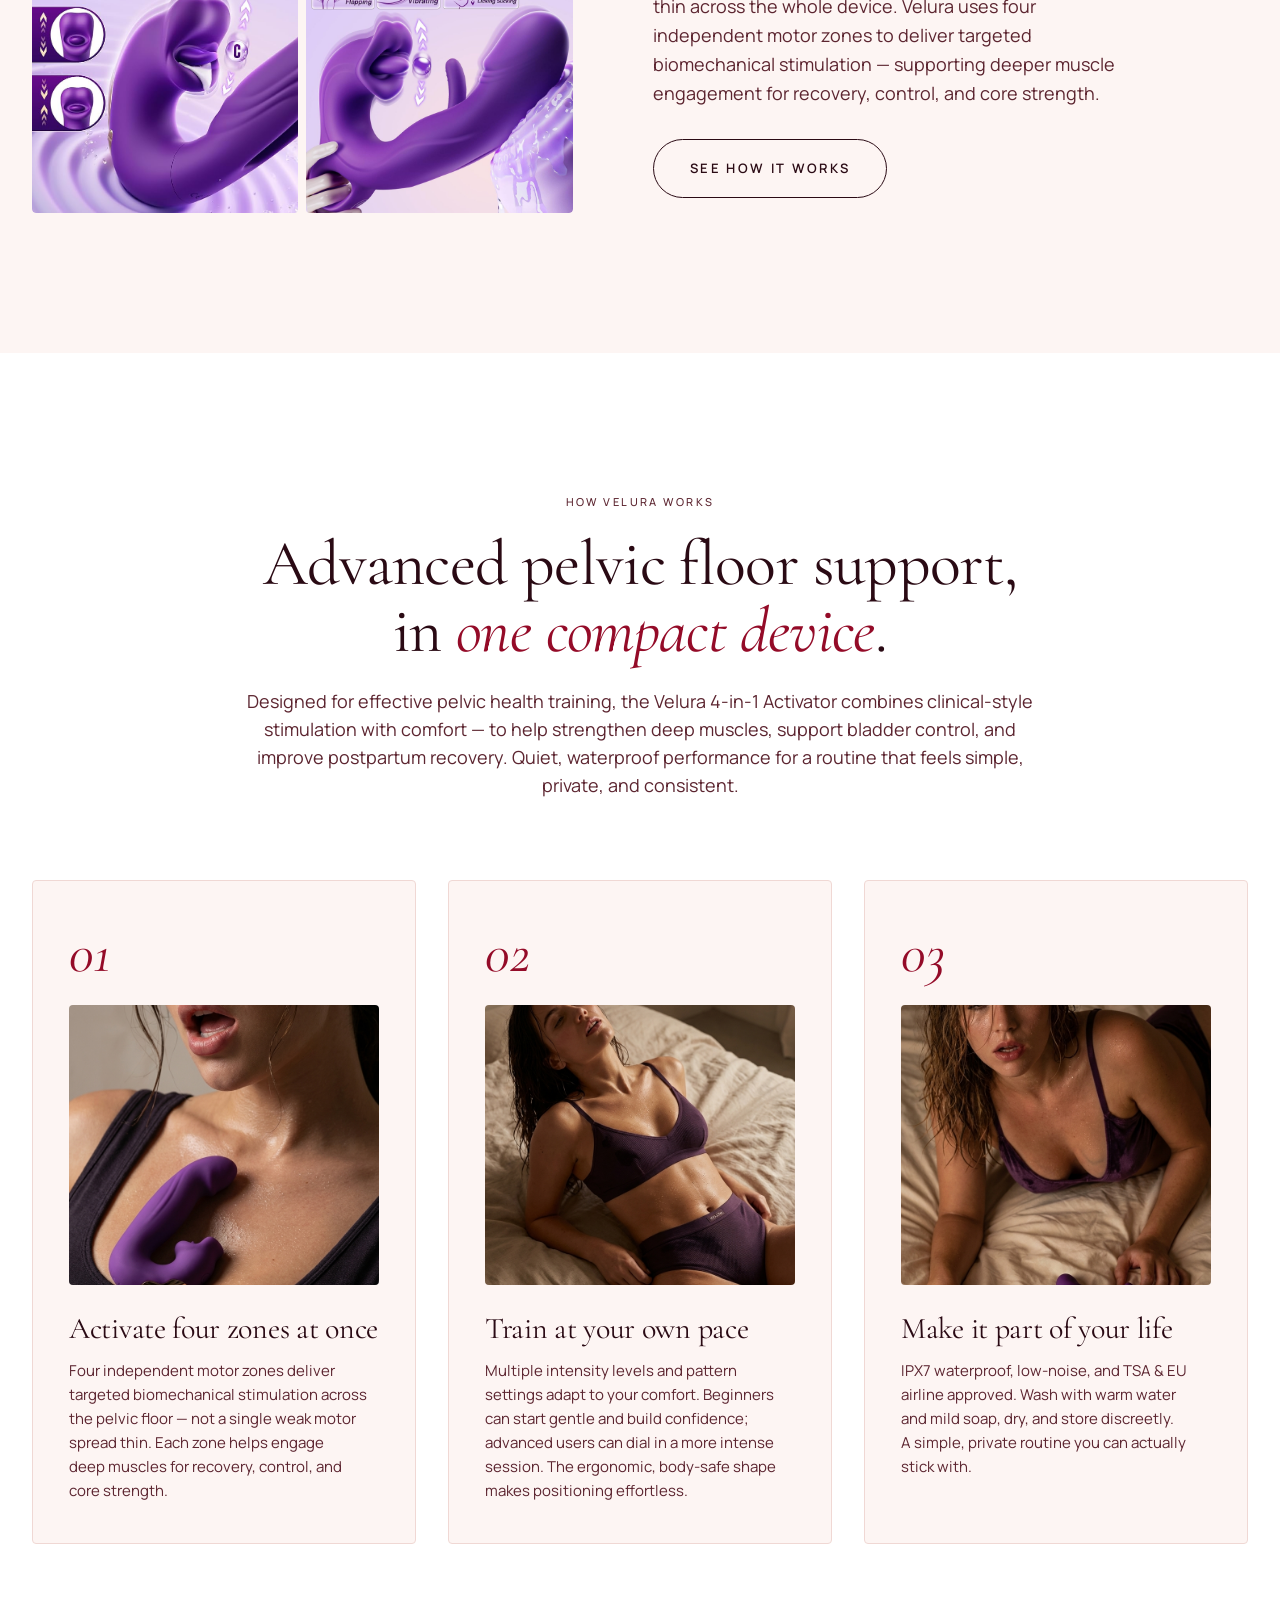
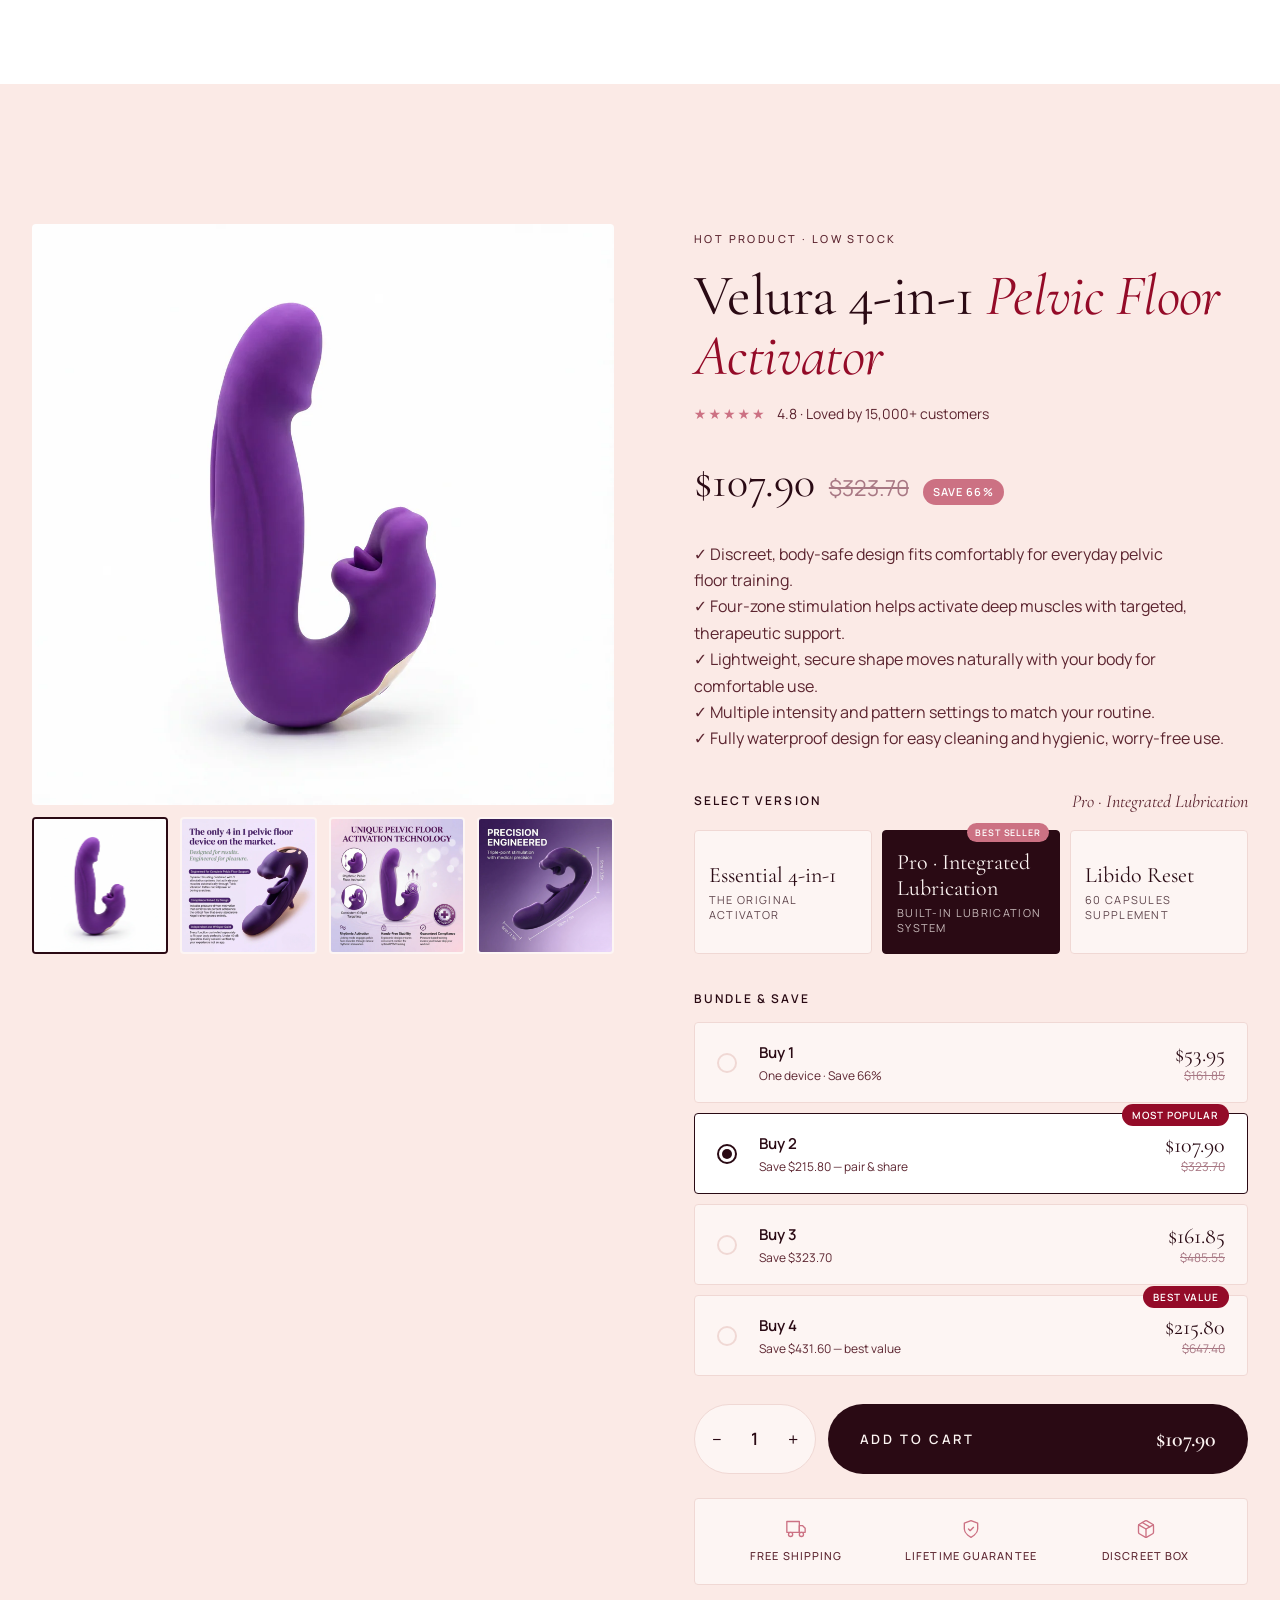
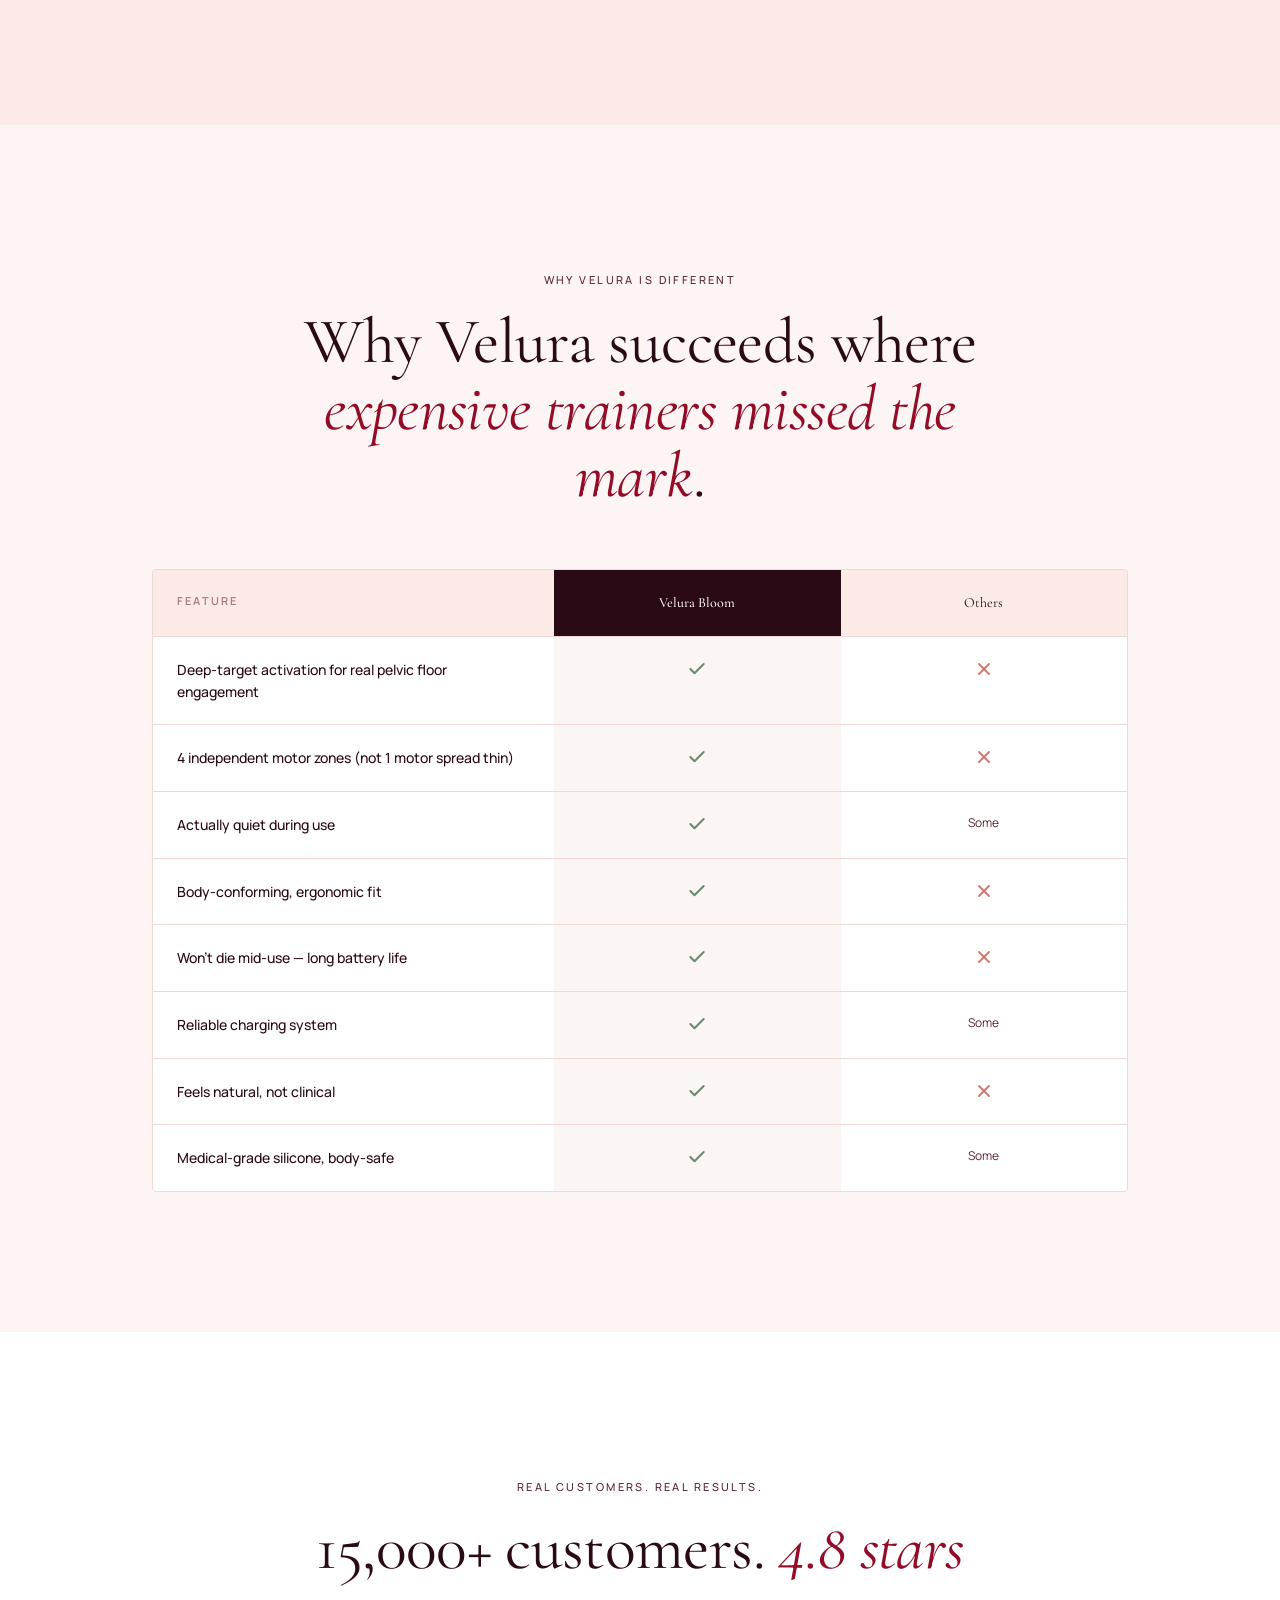
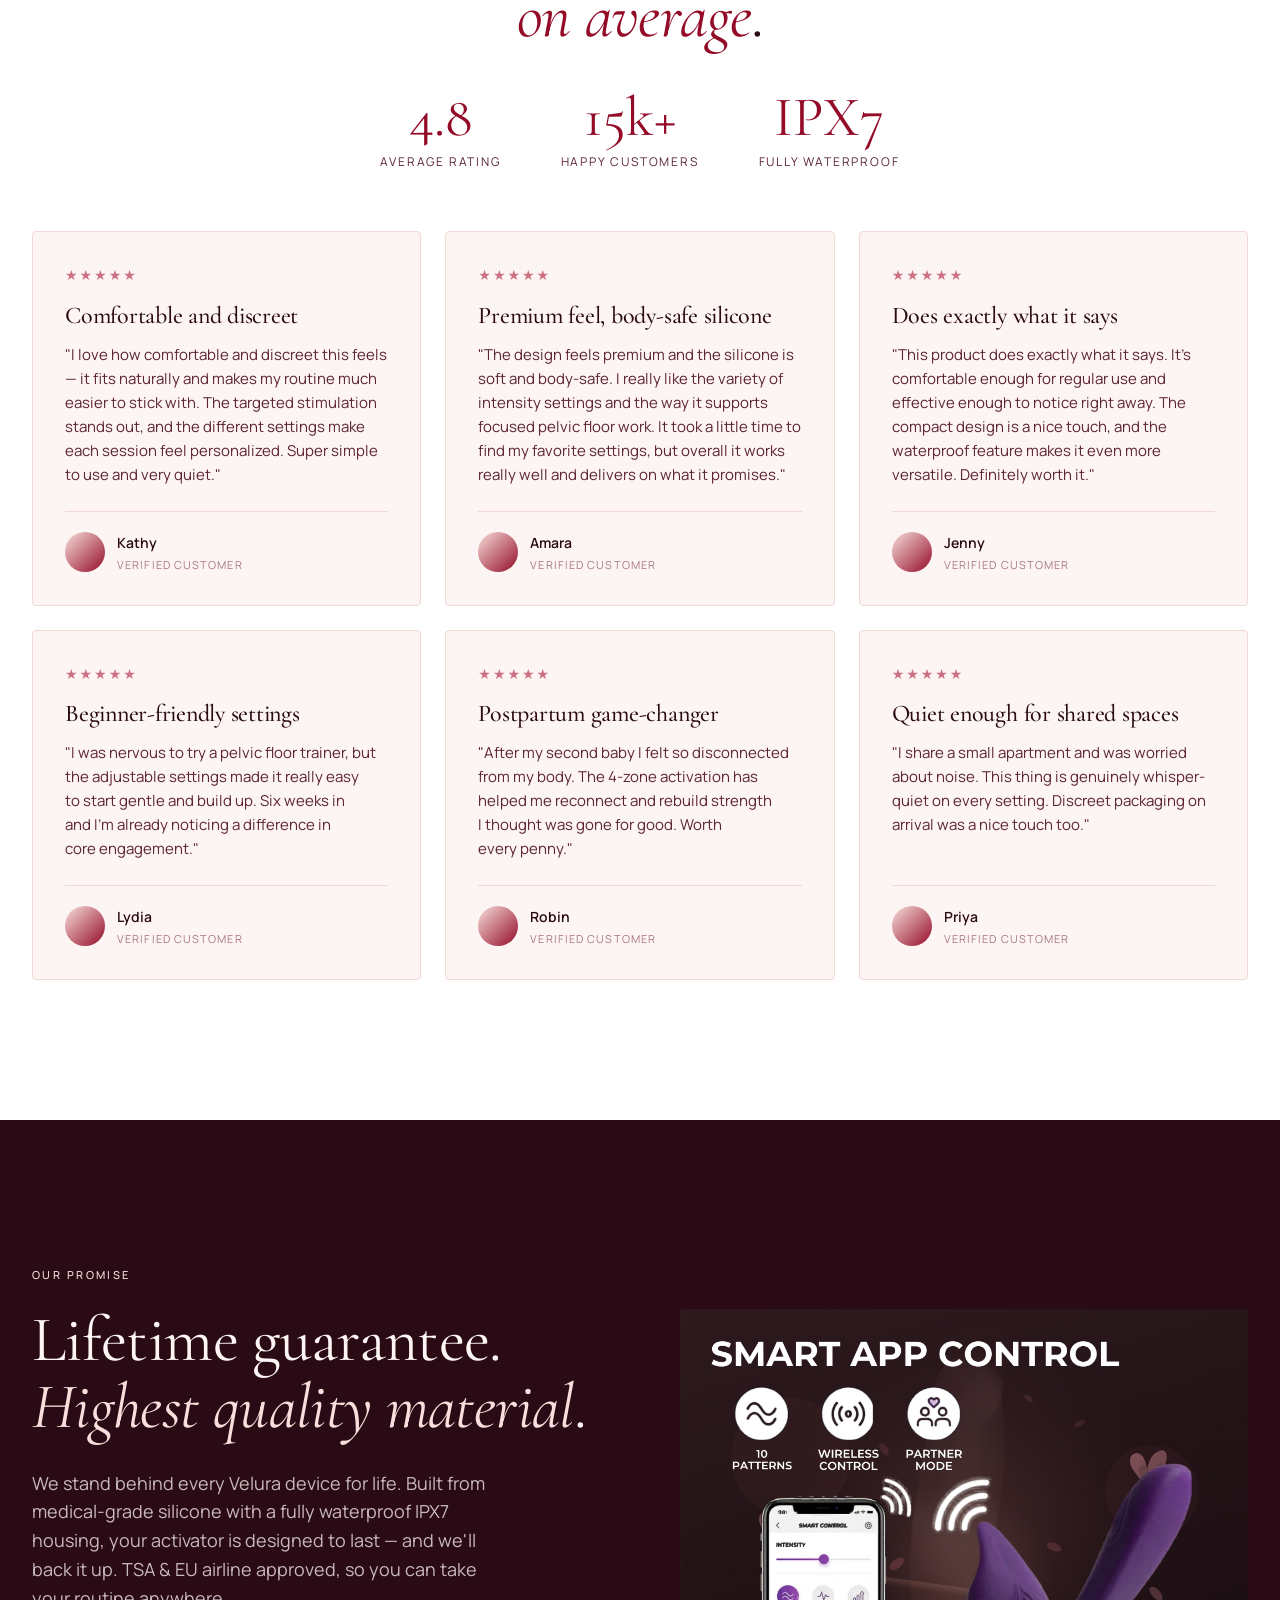
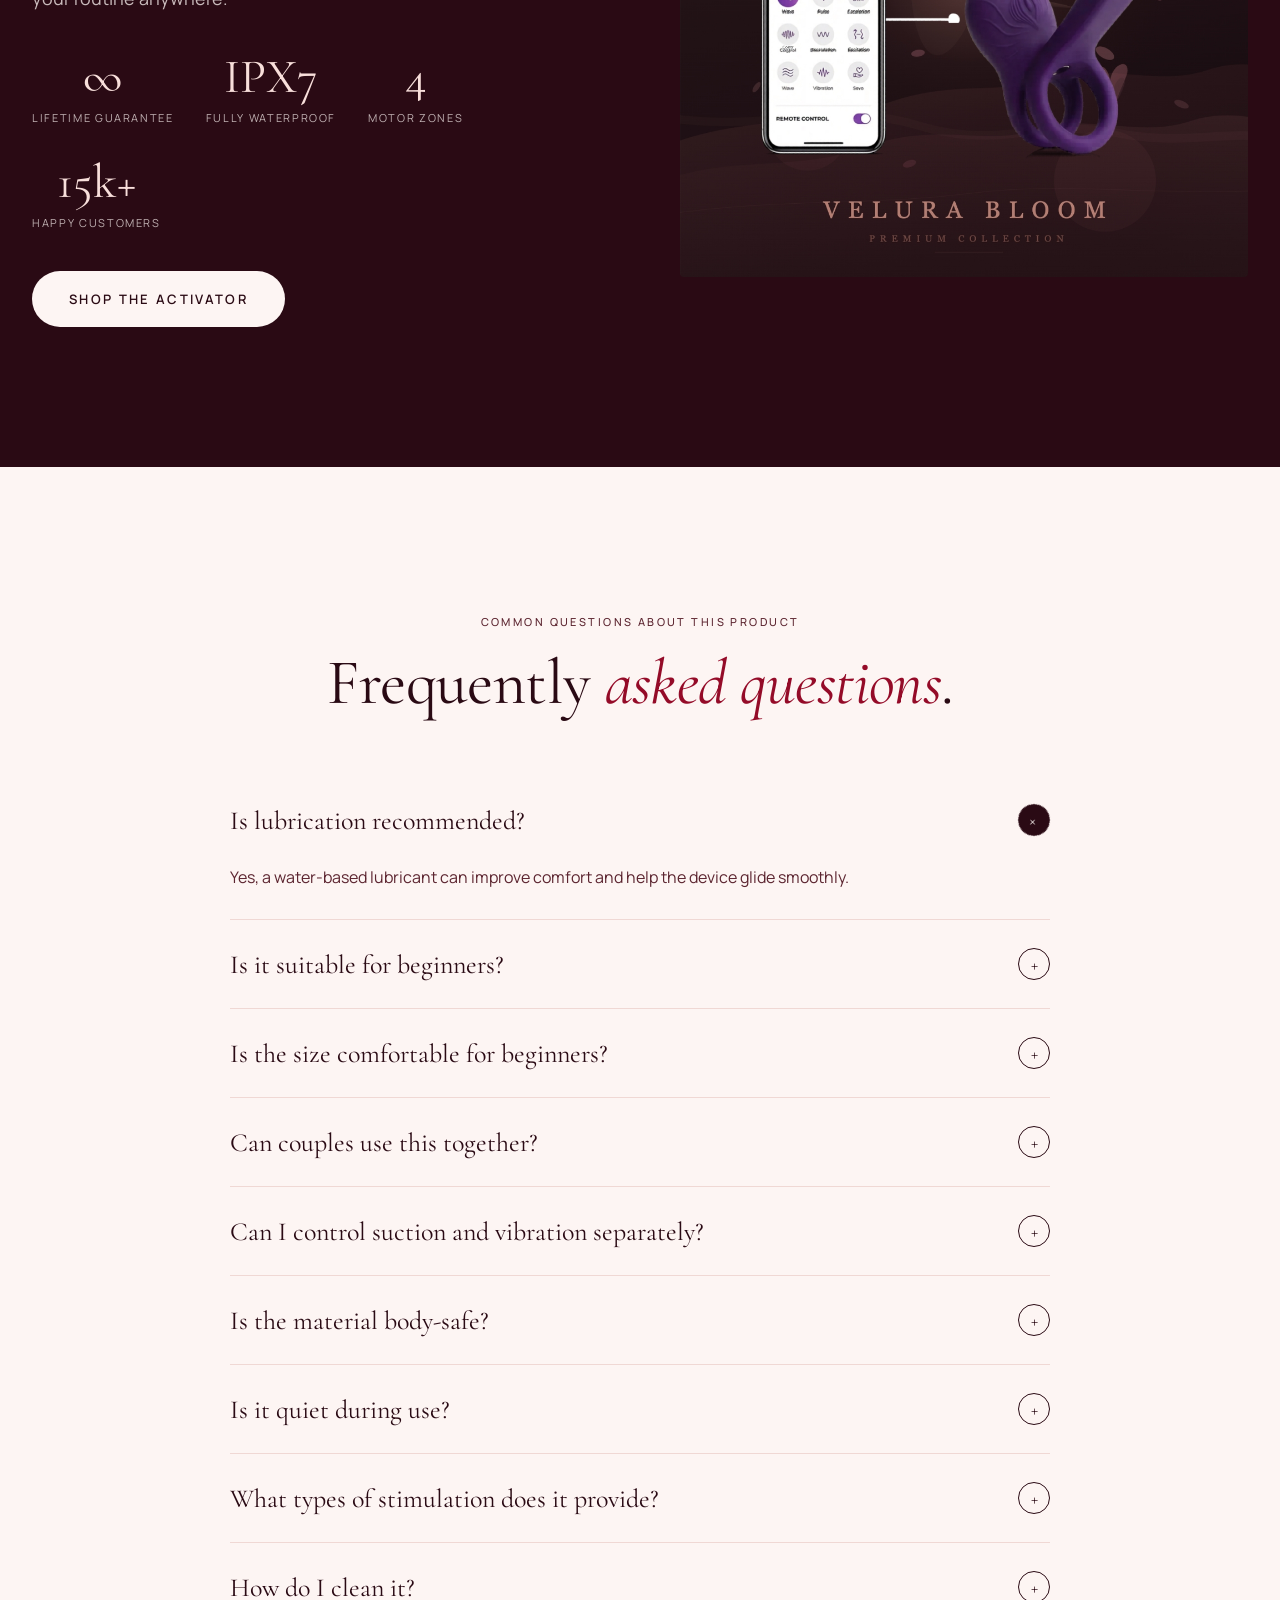
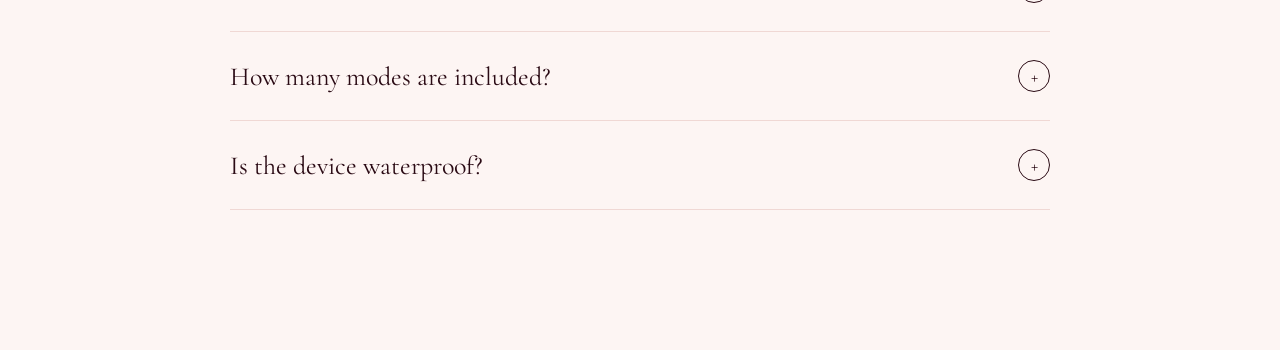
==== commit d31f04cf: "Implement Velura homepage from design bundle Replaces the previous Amino Science free-guide page wit" ====
--- a/index.html
+++ b/index.html
@@ -1,194 +1,376 @@
-<!DOCTYPE html>
+<!doctype html>
 <html lang="en">
 <head>
-  <meta charset="UTF-8" />
-  <meta name="viewport" content="width=device-width, initial-scale=1.0" />
-  <title>Free Research Handbook - Amino Science Labs</title>
-  <meta name="description" content="Download the ultimate peptide research handbook." />
-  <style>
-    :root {
-      --background: #f8f9fa; --foreground: #0f172a; --accent: #0d9488;
-      --accent-light: #14b8a6; --accent-dark: #0f766e; --surface: #ffffff;
-      --surface-light: #f1f5f9; --surface-border: #e2e8f0;
-      --muted: #94a3b8; --muted-light: #64748b;
-    }
-    *, *::before, *::after { box-sizing: border-box; margin: 0; padding: 0; }
-    body { font-family: Inter, system-ui, sans-serif; background-color: var(--background); color: var(--foreground); -webkit-font-smoothing: antialiased; }
-    img { display: block; max-width: 100%; } a { color: inherit; text-decoration: none; }
-    .text-gradient { background: linear-gradient(135deg, var(--accent) 0%, var(--accent-light) 100%); -webkit-background-clip: text; -webkit-text-fill-color: transparent; background-clip: text; }
-    @keyframes marquee { 0% { transform: translateX(0); } 100% { transform: translateX(-50%); } }
-    .announcement-bar { background-color: var(--accent); color: white; padding: 10px 16px; text-align: center; font-size: 0.875rem; font-weight: 500; }
-    .announcement-bar a { text-decoration: underline; font-weight: 600; }
-    .ticker-wrap { background-color: var(--accent); border-bottom: 1px solid var(--accent-dark); overflow: hidden; }
-    .ticker-inner { display: flex; width: max-content; white-space: nowrap; padding: 8px 0; animation: marquee 30s linear infinite; }
-    .ticker-item { display: inline-flex; align-items: center; gap: 8px; margin: 0 24px; font-size: 0.875rem; font-weight: 500; color: white; flex-shrink: 0; }
-    .ticker-dot { color: rgba(255,255,255,.5); }
-    .hero { position: relative; overflow: hidden; }
-    .hero-bg-1 { position: absolute; inset: 0; background: linear-gradient(135deg, rgba(13,148,136,.10) 0%, var(--background) 60%); }
-    .hero-bg-2 { position: absolute; top: 0; right: 0; width: 50%; height: 100%; background: linear-gradient(to left, rgba(13,148,136,.05), transparent); }
-    .hero-inner { position: relative; max-width: 1152px; margin: 0 auto; padding: 64px 16px; }
-    @media (min-width: 640px)  { .hero-inner { padding: 96px 16px; } }
-    @media (min-width: 1024px) { .hero-inner { padding: 128px 16px; } }
-    .hero-grid { display: grid; gap: 48px; align-items: center; }
-    @media (min-width: 1024px) { .hero-grid { grid-template-columns: 1fr 1fr; gap: 64px; } }
-    .badge { display: inline-flex; align-items: center; gap: 8px; border-radius: 9999px; background: rgba(13,148,136,.10); padding: 6px 16px; font-size: 0.875rem; font-weight: 500; color: var(--accent); margin-bottom: 24px; }
-    .badge svg { width: 16px; height: 16px; }
-    .hero h1 { font-size: 2.25rem; font-weight: 700; letter-spacing: -0.025em; line-height: 1.1; }
-    @media (min-width: 640px)  { .hero h1 { font-size: 3rem; } }
-    @media (min-width: 1024px) { .hero h1 { font-size: 3.75rem; } }
-    .hero-desc { margin-top: 24px; font-size: 1.125rem; color: var(--muted-light); line-height: 1.7; }
-    .checklist { margin-top: 32px; display: flex; flex-direction: column; gap: 12px; }
-    .checklist-item { display: flex; align-items: flex-start; gap: 12px; }
-    .check-icon { margin-top: 2px; flex-shrink: 0; width: 20px; height: 20px; border-radius: 50%; background: var(--accent); display: flex; align-items: center; justify-content: center; }
-    .check-icon svg { width: 12px; height: 12px; color: white; }
-    .checklist-item span { font-size: 0.875rem; color: var(--muted-light); }
-    .form-wrap { margin-top: 40px; }
-    .form-row { display: flex; border-radius: 8px; overflow: hidden; box-shadow: 0 1px 4px rgba(0,0,0,.06); }
-    .form-row input[type="email"] { flex: 1; padding: 12px 16px; font-size: 0.875rem; border: 1px solid var(--surface-border); border-right: none; border-radius: 8px 0 0 8px; background: var(--surface); outline: none; }
-    .form-row input[type="email"]::placeholder { color: var(--muted); }
-    .form-row input[type="email"]:focus { border-color: var(--accent); }
-    .btn-primary { padding: 12px 20px; background: var(--accent); color: white; font-size: 0.875rem; font-weight: 600; border: none; border-radius: 0 8px 8px 0; cursor: pointer; white-space: nowrap; }
-    .btn-primary:hover { background: var(--accent-dark); }
-    .trust-row { margin-top: 32px; display: flex; flex-wrap: wrap; gap: 24px; font-size: 0.75rem; color: var(--muted); }
-    .trust-item { display: flex; align-items: center; gap: 6px; }
-    .trust-item svg { width: 16px; height: 16px; color: var(--accent); }
-    .product-grid-wrap { display: none; position: relative; }
-    @media (min-width: 1024px) { .product-grid-wrap { display: block; } }
-    .product-glow { position: absolute; inset: 0; background: rgba(13,148,136,.2); filter: blur(64px); border-radius: 50%; transform: scale(0.75); }
-    .product-grid { position: relative; display: grid; grid-template-columns: 1fr 1fr; gap: 16px; }
-    .product-col-offset { padding-top: 32px; }
-    .product-card { overflow: hidden; border-radius: 12px; border: 1px solid var(--surface-border); background: var(--surface); padding: 12px; margin-bottom: 16px; }
-    .product-card img { width: 100%; border-radius: 8px; }
-    .product-card p { margin-top: 8px; font-size: 0.75rem; text-align: center; color: var(--muted-light); }
-    .stats-bar { border-top: 1px solid var(--surface-border); border-bottom: 1px solid var(--surface-border); background: rgba(255,255,255,.5); padding: 32px 16px; }
-    .stats-grid { max-width: 896px; margin: 0 auto; display: grid; grid-template-columns: 1fr 1fr; gap: 24px; text-align: center; }
-    @media (min-width: 768px) { .stats-grid { grid-template-columns: repeat(4,1fr); } }
-    .stat-number { font-size: 1.5rem; font-weight: 700; color: var(--accent); }
-    .stat-label  { margin-top: 4px; font-size: 0.75rem; color: var(--muted); }
-    .contents-section { padding: 64px 16px; }
-    @media (min-width: 640px) { .contents-section { padding: 80px 16px; } }
-    .contents-inner { max-width: 896px; margin: 0 auto; }
-    .section-title { text-align: center; font-size: 1.5rem; font-weight: 700; }
-    @media (min-width: 640px) { .section-title { font-size: 1.875rem; } }
-    .section-sub { margin-top: 12px; text-align: center; color: var(--muted-light); }
-    .cards-grid { margin-top: 48px; display: grid; gap: 24px; }
-    @media (min-width: 640px) { .cards-grid { grid-template-columns: 1fr 1fr; } }
-    @media (min-width: 1024px) { .cards-grid { grid-template-columns: 1fr 1fr 1fr; } }
-    .card { border-radius: 12px; border: 1px solid var(--surface-border); background: var(--surface); padding: 20px; transition: border-color .2s; }
-    .card:hover { border-color: rgba(13,148,136,.3); }
-    .card-icon { width: 40px; height: 40px; display: flex; align-items: center; justify-content: center; border-radius: 8px; background: rgba(13,148,136,.1); }
-    .card-icon svg { width: 20px; height: 20px; color: var(--accent); }
-    .card h3 { margin-top: 12px; font-weight: 600; }
-    .card p  { margin-top: 4px; font-size: 0.875rem; color: var(--muted); line-height: 1.6; }
-    .cta-section { border-top: 1px solid var(--surface-border); padding: 64px 16px; }
-    .cta-inner { max-width: 576px; margin: 0 auto; text-align: center; }
-    .cta-inner h2 { font-size: 1.5rem; font-weight: 700; }
-    @media (min-width: 640px) { .cta-inner h2 { font-size: 1.875rem; } }
-    .cta-inner p { margin-top: 16px; color: var(--muted-light); }
-    .cta-form { margin-top: 32px; }
-    .footer { border-top: 1px solid var(--surface-border); padding: 24px 16px; }
-    .footer-inner { max-width: 1152px; margin: 0 auto; display: flex; align-items: center; justify-content: space-between; }
-    .footer-logo { font-size: 1rem; font-weight: 700; color: var(--accent); opacity: .5; }
-    .footer p { font-size: 0.75rem; color: var(--muted); }
-  </style>
+  <meta charset="utf-8" />
+  <meta name="viewport" content="width=device-width,initial-scale=1" />
+  <title>Velura — Stronger. More Sensitive. Yours Again.</title>
+  <meta name="description" content="The Velura 4-in-1 Pelvic Floor Activator combines four-zone biomechanical stimulation with a discreet, body-safe design. Lifetime guarantee. IPX7 waterproof." />
+  <link rel="preconnect" href="https://fonts.googleapis.com" />
+  <link rel="preconnect" href="https://fonts.gstatic.com" crossorigin />
+  <link rel="stylesheet" href="https://fonts.googleapis.com/css2?family=Cormorant+Garamond:ital,wght@0,300;0,400;0,500;0,600;1,400&family=Manrope:wght@300;400;500;600;700&display=swap" />
+  <link rel="stylesheet" href="styles.css" />
 </head>
 <body>
-  <div class="announcement-bar">
-    &#128161;JOIN OUR TELEGRAM GROUP &#128073;&#127997;<a href="https://t.me/+ft-MLDc0gpY3MzFh" target="_blank">HERE</a>&#128072;&#127997;
+
+  <!-- ANNOUNCEMENT -->
+  <div class="announce" aria-label="Promotions">
+    <div class="announce-track" id="announce-track"></div>
   </div>
-  <div class="ticker-wrap">
-    <div class="ticker-inner">
-      <span class="ticker-item"><span class="ticker-dot">&bull;</span> Same-day shipping</span>
-      <span class="ticker-item"><span class="ticker-dot">&bull;</span> Competitive pricing</span>
-      <span class="ticker-item"><span class="ticker-dot">&bull;</span> Every lot independently verified</span>
-      <span class="ticker-item"><span class="ticker-dot">&bull;</span> U.S. Sourced</span>
-      <span class="ticker-item"><span class="ticker-dot">&bull;</span> 99%+ purity guaranteed</span>
-      <span class="ticker-item"><span class="ticker-dot">&bull;</span> Research use only</span>
-      <span class="ticker-item"><span class="ticker-dot">&bull;</span> Same-day shipping</span>
-      <span class="ticker-item"><span class="ticker-dot">&bull;</span> Competitive pricing</span>
-      <span class="ticker-item"><span class="ticker-dot">&bull;</span> Every lot independently verified</span>
-      <span class="ticker-item"><span class="ticker-dot">&bull;</span> U.S. Sourced</span>
-      <span class="ticker-item"><span class="ticker-dot">&bull;</span> 99%+ purity guaranteed</span>
-      <span class="ticker-item"><span class="ticker-dot">&bull;</span> Research use only</span>
-    </div>
-  </div>
+
+  <!-- HERO -->
   <section class="hero">
-    <div class="hero-bg-1"></div>
-    <div class="hero-bg-2"></div>
-    <div class="hero-inner">
+    <div class="container">
       <div class="hero-grid">
         <div>
-          <div class="badge">
-            <svg xmlns="http://www.w3.org/2000/svg" fill="none" viewBox="0 0 24 24" stroke-width="1.5" stroke="currentColor"><path stroke-linecap="round" stroke-linejoin="round" d="M12 6.042A8.967 8.967 0 006 3.75c-1.052 0-2.062.18-3 .512v14.25A8.987 8.987 0 016 18c2.305 0 4.408.867 6 2.292m0-14.25a8.966 8.966 0 016-2.292c1.052 0 2.062.18 3 .512v14.25A8.987 8.987 0 0018 18a8.967 8.967 0 00-6 2.292m0-14.25v14.25"/></svg>
-            Free Download
-          </div>
-          <h1>The Ultimate Peptide<span class="text-gradient"> Research Handbook</span></h1>
-          <p class="hero-desc">Everything you need to know about peptide research in one comprehensive guide. From proper handling and storage to reconstitution protocols and research best practices.</p>
-          <div class="checklist">
-            <div class="checklist-item"><div class="check-icon"><svg xmlns="http://www.w3.org/2000/svg" fill="none" viewBox="0 0 24 24" stroke-width="2.5" stroke="currentColor"><path stroke-linecap="round" stroke-linejoin="round" d="M4.5 12.75l6 6 9-13.5"/></svg></div><span>Peptide handling, storage &amp; reconstitution protocols</span></div>
-            <div class="checklist-item"><div class="check-icon"><svg xmlns="http://www.w3.org/2000/svg" fill="none" viewBox="0 0 24 24" stroke-width="2.5" stroke="currentColor"><path stroke-linecap="round" stroke-linejoin="round" d="M4.5 12.75l6 6 9-13.5"/></svg></div><span>Understanding Certificates of Analysis (COA)</span></div>
-            <div class="checklist-item"><div class="check-icon"><svg xmlns="http://www.w3.org/2000/svg" fill="none" viewBox="0 0 24 24" stroke-width="2.5" stroke="currentColor"><path stroke-linecap="round" stroke-linejoin="round" d="M4.5 12.75l6 6 9-13.5"/></svg></div><span>Research methodology &amp; documentation best practices</span></div>
-            <div class="checklist-item"><div class="check-icon"><svg xmlns="http://www.w3.org/2000/svg" fill="none" viewBox="0 0 24 24" stroke-width="2.5" stroke="currentColor"><path stroke-linecap="round" stroke-linejoin="round" d="M4.5 12.75l6 6 9-13.5"/></svg></div><span>U.S. regulations &amp; compliance for research chemicals</span></div>
-          </div>
-          <div class="form-wrap">
-            <form class="form-row" onsubmit="return false;"><input type="email" placeholder="Enter your email" /><button type="submit" class="btn-primary">Get Free Access</button></form>
-          </div>
-          <div class="trust-row">
-            <div class="trust-item"><svg xmlns="http://www.w3.org/2000/svg" fill="none" viewBox="0 0 24 24" stroke-width="1.5" stroke="currentColor"><path stroke-linecap="round" stroke-linejoin="round" d="M9 12.75L11.25 15 15 9.75m-3-7.036A11.959 11.959 0 013.598 6 11.99 11.99 0 003 9.749c0 5.592 3.824 10.29 9 11.623 5.176-1.332 9-6.03 9-11.622 0-1.31-.21-2.571-.598-3.751h-.152c-3.196 0-6.1-1.248-8.25-3.285z"/></svg>No spam, ever</div>
-            <div class="trust-item"><svg xmlns="http://www.w3.org/2000/svg" fill="none" viewBox="0 0 24 24" stroke-width="1.5" stroke="currentColor"><path stroke-linecap="round" stroke-linejoin="round" d="M16.5 10.5V6.75a4.5 4.5 0 10-9 0v3.75m-.75 11.25h10.5a2.25 2.25 0 002.25-2.25v-6.75a2.25 2.25 0 00-2.25-2.25H6.75a2.25 2.25 0 00-2.25 2.25v6.75a2.25 2.25 0 002.25 2.25z"/></svg>Instant download</div>
-            <div class="trust-item"><svg xmlns="http://www.w3.org/2000/svg" fill="none" viewBox="0 0 24 24" stroke-width="1.5" stroke="currentColor"><path stroke-linecap="round" stroke-linejoin="round" d="M21 8.25c0-2.485-2.099-4.5-4.688-4.5-1.935 0-3.597 1.126-4.312 2.733-.715-1.607-2.377-2.733-4.313-2.733C5.1 3.75 3 5.765 3 8.25c0 7.22 9 12 9 12s9-4.78 9-12z"/></svg>100% free</div>
-          </div>
-        </div>
-        <div class="product-grid-wrap">
-          <div class="product-glow"></div>
-          <div class="product-grid">
-            <div class="product-col-offset">
-              <div class="product-card"><img src="https://aminoscience.io/products/bpc-157.jpg" alt="BPC-157" /><p>BPC-157</p></div>
-              <div class="product-card"><img src="https://aminoscience.io/products/klow-80mg.jpg" alt="KLOW Blend" /><p>KLOW Blend</p></div>
-            </div>
-            <div>
-              <div class="product-card"><img src="https://aminoscience.io/products/glow-blend-70mg.jpg" alt="GLOW Blend" /><p>GLOW Blend</p></div>
-              <div class="product-card"><img src="https://aminoscience.io/products/ghk-cu.jpg" alt="GHK-Cu" /><p>GHK-Cu</p></div>
-            </div>
-          </div>
-        </div>
-      </div>
-    </div>
-  </section>
-  <section class="stats-bar">
-    <div class="stats-grid">
-      <div><p class="stat-number">50+</p><p class="stat-label">Pages of Research</p></div>
-      <div><p class="stat-number">Cited</p><p class="stat-label">Peer-Reviewed Sources</p></div>
-      <div><p class="stat-number">All Levels</p><p class="stat-label">Beginner to Advanced</p></div>
-      <div><p class="stat-number">Instant</p><p class="stat-label">Download</p></div>
-    </div>
-  </section>
-  <section class="contents-section">
-    <div class="contents-inner">
-      <h2 class="section-title">What's Inside the Handbook</h2>
-      <p class="section-sub">A complete reference for serious researchers</p>
-      <div class="cards-grid">
-        <div class="card"><div class="card-icon"><svg xmlns="http://www.w3.org/2000/svg" fill="none" viewBox="0 0 24 24" stroke-width="1.5" stroke="currentColor"><path stroke-linecap="round" stroke-linejoin="round" d="M9.75 3.104v5.714a2.25 2.25 0 01-.659 1.591L5 14.5M9.75 3.104c-.251.023-.501.05-.75.082m.75-.082a24.301 24.301 0 014.5 0m0 0v5.714c0 .597.237 1.17.659 1.591L19.8 15.3M14.25 3.104c.251.023.501.05.75.082M19.8 15.3l-1.57.393A9.065 9.065 0 0112 15a9.065 9.065 0 00-6.23.693L5 15.5m14.8-.2l.009.003a.75.75 0 01.478.64l.353 3.533a.75.75 0 01-.747.826H4.107a.75.75 0 01-.747-.826l.353-3.533a.75.75 0 01.478-.64l.008-.003"/></svg></div><h3>Peptide Basics</h3><p>Structure, synthesis methods, and classification of research peptides.</p></div>
-        <div class="card"><div class="card-icon"><svg xmlns="http://www.w3.org/2000/svg" fill="none" viewBox="0 0 24 24" stroke-width="1.5" stroke="currentColor"><path stroke-linecap="round" stroke-linejoin="round" d="M20.25 7.5l-.625 10.632a2.25 2.25 0 01-2.247 2.118H6.622a2.25 2.25 0 01-2.247-2.118L3.75 7.5M10 11.25h4M3.375 7.5h17.25c.621 0 1.125-.504 1.125-1.125v-1.5c0-.621-.504-1.125-1.125-1.125H3.375c-.621 0-1.125.504-1.125 1.125v1.5c0 .621.504 1.125 1.125 1.125z"/></svg></div><h3>Handling &amp; Storage</h3><p>Temperature requirements, light sensitivity, and proper storage techniques.</p></div>
-        <div class="card"><div class="card-icon"><svg xmlns="http://www.w3.org/2000/svg" fill="none" viewBox="0 0 24 24" stroke-width="1.5" stroke="currentColor"><path stroke-linecap="round" stroke-linejoin="round" d="M9.75 3.104v5.714a2.25 2.25 0 01-.659 1.591L5 14.5M9.75 3.104c-.251.023-.501.05-.75.082m.75-.082a24.301 24.301 0 014.5 0m0 0v5.714c0 .597.237 1.17.659 1.591L19.8 15.3"/></svg></div><h3>Reconstitution</h3><p>Step-by-step protocols for reconstituting lyophilized peptides.</p></div>
-        <div class="card"><div class="card-icon"><svg xmlns="http://www.w3.org/2000/svg" fill="none" viewBox="0 0 24 24" stroke-width="1.5" stroke="currentColor"><path stroke-linecap="round" stroke-linejoin="round" d="M19.5 14.25v-2.625a3.375 3.375 0 00-3.375-3.375h-1.5A1.125 1.125 0 0113.5 7.125v-1.5a3.375 3.375 0 00-3.375-3.375H8.25m0 12.75h7.5m-7.5 3H12M10.5 2.25H5.625c-.621 0-1.125.504-1.125 1.125v17.25c0 .621.504 1.125 1.125 1.125h12.75c.621 0 1.125-.504 1.125-1.125V11.25a9 9 0 00-9-9z"/></svg></div><h3>Reading COAs</h3><p>How to interpret Certificates of Analysis and what to look for.</p></div>
-        <div class="card"><div class="card-icon"><svg xmlns="http://www.w3.org/2000/svg" fill="none" viewBox="0 0 24 24" stroke-width="1.5" stroke="currentColor"><path stroke-linecap="round" stroke-linejoin="round" d="M12 21v-8.25M15.75 21v-8.25M8.25 21v-8.25M3 9l9-6 9 6m-1.5 12V10.332A48.36 48.36 0 0012 9.75c-2.551 0-5.056.2-7.5.582V21M3 21h18M12 6.75h.008v.008H12V6.75z"/></svg></div><h3>U.S. Regulations</h3><p>Legal framework for purchasing and using research peptides in the U.S.</p></div>
-        <div class="card"><div class="card-icon"><svg xmlns="http://www.w3.org/2000/svg" fill="none" viewBox="0 0 24 24" stroke-width="1.5" stroke="currentColor"><path stroke-linecap="round" stroke-linejoin="round" d="M11.48 3.499a.562.562 0 011.04 0l2.125 5.111a.563.563 0 00.475.345l5.518.442c.499.04.701.663.321.988l-4.204 3.602a.563.563 0 00-.182.557l1.285 5.385a.562.562 0 01-.84.61l-4.725-2.885a.563.563 0 00-.586 0L6.982 20.54a.562.562 0 01-.84-.61l1.285-5.386a.562.562 0 00-.182-.557l-4.204-3.602a.563.563 0 01.321-.988l5.518-.442a.563.563 0 00.475-.345L11.48 3.5z"/></svg></div><h3>Best Practices</h3><p>Documentation, dosing calculations, and lab safety guidelines.</p></div>
-      </div>
-    </div>
-  </section>
-  <section class="cta-section">
-    <div class="cta-inner">
-      <h2>Ready to Level Up Your Research?</h2>
-      <p>Join thousands of researchers who use this handbook as their go-to reference. Free, instant download.</p>
-      <div class="cta-form"><form class="form-row" onsubmit="return false;"><input type="email" placeholder="Enter your email" /><button type="submit" class="btn-primary">Get Free Access</button></form></div>
-    </div>
-  </section>
-  <footer class="footer">
-    <div class="footer-inner">
-      <span class="footer-logo">AMINO SCIENCE</span>
-      <p>For research use only</p>
-    </div>
-  </footer>
+          <span class="eyebrow">Velura Bloom · Pelvic Wellness, Reimagined</span>
+          <h1>
+            Stronger.<br />
+            More <em>Confident</em>.<br />
+            Yours Again.
+          </h1>
+          <p class="hero-sub">
+            The Velura 4-in-1 Pelvic Floor Activator combines four-zone biomechanical stimulation with a discreet, body-safe design — so you can train deep muscles, support bladder control, and feel like yourself again. No clinic visits. No awkward routines. Just simple, private sessions that actually work.
+          </p>
+          <div class="hero-cta">
+            <a href="https://www.velurawellness.com/collections/all" target="_blank" rel="noopener" class="btn btn-primary">Shop Now · $53.95</a>
+            <a href="#science" class="btn btn-outline">How it works</a>
+          </div>
+          <div class="hero-meta">
+            <div class="hero-meta-item">
+              <svg width="18" height="18" viewBox="0 0 24 24" fill="none" stroke="currentColor" stroke-width="1.6" stroke-linecap="round" stroke-linejoin="round"><path d="M11 20A7 7 0 0 1 4 13H2a10 10 0 0 0 18.4 5.4M11 20v-9a8 8 0 0 1 8-8h3v3a8 8 0 0 1-8 8h-3z"/></svg>
+              <span>Medical-grade silicone</span>
+            </div>
+            <div class="hero-meta-item">
+              <svg width="18" height="18" viewBox="0 0 24 24" fill="none" stroke="currentColor" stroke-width="1.6" stroke-linecap="round" stroke-linejoin="round"><line x1="16.5" y1="9.4" x2="7.5" y2="4.21"/><path d="M21 16V8a2 2 0 0 0-1-1.73l-7-4a2 2 0 0 0-2 0l-7 4A2 2 0 0 0 3 8v8a2 2 0 0 0 1 1.73l7 4a2 2 0 0 0 2 0l7-4A2 2 0 0 0 21 16z"/><polyline points="3.27 6.96 12 12.01 20.73 6.96"/><line x1="12" y1="22.08" x2="12" y2="12"/></svg>
+              <span>Discreet packaging</span>
+            </div>
+            <div class="hero-meta-item">
+              <svg width="18" height="18" viewBox="0 0 24 24" fill="none" stroke="currentColor" stroke-width="1.6" stroke-linecap="round" stroke-linejoin="round"><path d="M12 22s8-4 8-10V5l-8-3-8 3v7c0 6 8 10 8 10z"/><polyline points="9 12 11 14 15 10"/></svg>
+              <span>Lifetime guarantee</span>
+            </div>
+          </div>
+        </div>
+        <div class="hero-media">
+          <div class="hero-floating-quote">
+            <p>"Comfortable, discreet, and the targeted stimulation actually works. My routine is finally something I look forward to."</p>
+            <span class="src">— Kathy, verified customer</span>
+          </div>
+          <div class="hero-badge">
+            <div class="stars">★★★★★</div>
+            <p>Loved 4.8 by 15,000+ customers</p>
+          </div>
+        </div>
+      </div>
+    </div>
+  </section>
+
+  <!-- TICKER -->
+  <div class="ticker" aria-hidden="true">
+    <div class="ticker-inner" id="ticker-inner"></div>
+  </div>
+
+  <!-- ROOT CAUSE -->
+  <section class="root-cause">
+    <div class="container">
+      <div class="root-cause-grid">
+        <div class="root-cause-image">
+          <img src="assets/zone-1.webp" alt="Velura device" />
+          <img src="assets/zone-2.gif" alt="Multi-zone activation" />
+          <img src="assets/zone-3.jpg" alt="Licking sucking mode" />
+          <img src="assets/zone-4.jpg" alt="2025 upgraded modes" />
+        </div>
+        <div>
+          <span class="eyebrow">Multi-Zone Activation Technology</span>
+          <h2>One weak motor can't do the work of <em>four targeted zones</em>.</h2>
+          <p class="lead">
+            Most pelvic floor trainers spread a single motor's energy thin across the whole device. Velura uses four independent motor zones to deliver targeted biomechanical stimulation — supporting deeper muscle engagement for recovery, control, and core strength.
+          </p>
+          <div class="root-cause-cta">
+            <a href="#science" class="btn btn-outline">See how it works</a>
+          </div>
+        </div>
+      </div>
+    </div>
+  </section>
+
+  <!-- SCIENCE -->
+  <section class="science" id="science">
+    <div class="container">
+      <div class="science-head">
+        <span class="eyebrow">How Velura Works</span>
+        <h2>Advanced pelvic floor support, in <em>one compact device</em>.</h2>
+        <p>Designed for effective pelvic health training, the Velura 4-in-1 Activator combines clinical-style stimulation with comfort — to help strengthen deep muscles, support bladder control, and improve postpartum recovery. Quiet, waterproof performance for a routine that feels simple, private, and consistent.</p>
+      </div>
+      <div class="steps">
+        <div class="step">
+          <div class="step-num">01</div>
+          <div class="step-icon-art"></div>
+          <h3>Activate four zones at once</h3>
+          <p>Four independent motor zones deliver targeted biomechanical stimulation across the pelvic floor — not a single weak motor spread thin. Each zone helps engage deep muscles for recovery, control, and core strength.</p>
+        </div>
+        <div class="step">
+          <div class="step-num">02</div>
+          <div class="step-icon-art"></div>
+          <h3>Train at your own pace</h3>
+          <p>Multiple intensity levels and pattern settings adapt to your comfort. Beginners can start gentle and build confidence; advanced users can dial in a more intense session. The ergonomic, body-safe shape makes positioning effortless.</p>
+        </div>
+        <div class="step">
+          <div class="step-num">03</div>
+          <div class="step-icon-art"></div>
+          <h3>Make it part of your life</h3>
+          <p>IPX7 waterproof, low-noise, and TSA &amp; EU airline approved. Wash with warm water and mild soap, dry, and store discreetly. A simple, private routine you can actually stick with.</p>
+        </div>
+      </div>
+    </div>
+  </section>
+
+  <!-- PRODUCT -->
+  <section class="product" id="product">
+    <div class="container">
+      <div class="product-grid">
+        <div class="gallery">
+          <div class="gallery-main" id="gallery-main">
+            <img class="zoom-target" id="gallery-img" src="assets/pdp-1.png" alt="Velura device" />
+          </div>
+          <div class="gallery-thumbs" id="gallery-thumbs">
+            <div class="thumb active" data-thumb="0"><img src="assets/pdp-1.png" alt="Thumbnail 1" /></div>
+            <div class="thumb" data-thumb="1"><img src="assets/pdp-2.jpg" alt="Thumbnail 2" /></div>
+            <div class="thumb" data-thumb="2"><img src="assets/pdp-3.jpg" alt="Thumbnail 3" /></div>
+            <div class="thumb" data-thumb="3"><img src="assets/pdp-4.jpg" alt="Thumbnail 4" /></div>
+          </div>
+        </div>
+
+        <div class="product-info">
+          <span class="eyebrow">HOT PRODUCT · LOW STOCK</span>
+          <h2>Velura 4-in-1 <em>Pelvic Floor Activator</em></h2>
+          <div class="product-rating">
+            <span class="stars">★★★★★</span>
+            <span>4.8 · Loved by 15,000+ customers</span>
+          </div>
+          <div class="price-row">
+            <span class="price" id="pdp-price">$107.90</span>
+            <span class="price-was" id="pdp-was">$323.70</span>
+            <span class="price-save">Save 66%</span>
+          </div>
+          <p class="product-blurb">
+            ✓ Discreet, body-safe design fits comfortably for everyday pelvic floor training.<br />
+            ✓ Four-zone stimulation helps activate deep muscles with targeted, therapeutic support.<br />
+            ✓ Lightweight, secure shape moves naturally with your body for comfortable use.<br />
+            ✓ Multiple intensity and pattern settings to match your routine.<br />
+            ✓ Fully waterproof design for easy cleaning and hygienic, worry-free use.
+          </p>
+
+          <div class="variant-group">
+            <div class="variant-label">
+              <span class="label">Select version</span>
+              <span class="selected" id="variant-label-selected">Pro · Integrated Lubrication</span>
+            </div>
+            <div class="variants" id="variants">
+              <button class="variant" data-variant="essential" data-name="Essential 4-in-1">
+                <div class="v-name">Essential 4-in-1</div>
+                <div class="v-desc">The original activator</div>
+              </button>
+              <button class="variant selected" data-variant="pro" data-name="Pro · Integrated Lubrication">
+                <span class="v-tag">Best Seller</span>
+                <div class="v-name">Pro · Integrated Lubrication</div>
+                <div class="v-desc">Built-in lubrication system</div>
+              </button>
+              <button class="variant" data-variant="libido" data-name="Libido Reset">
+                <div class="v-name">Libido Reset</div>
+                <div class="v-desc">60 capsules supplement</div>
+              </button>
+            </div>
+          </div>
+
+          <div class="variant-group">
+            <div class="variant-label">
+              <span class="label">Bundle &amp; Save</span>
+            </div>
+            <div class="bundle-options" id="bundles">
+              <button class="bundle" data-bundle="b1" data-price="53.95" data-was="161.85">
+                <div class="radio"></div>
+                <div class="bundle-info">
+                  <div class="b-name">Buy 1</div>
+                  <div class="b-meta">One device · Save 66%</div>
+                </div>
+                <div class="bundle-price">
+                  <div class="now">$53.95</div>
+                  <div class="was">$161.85</div>
+                </div>
+              </button>
+              <button class="bundle selected" data-bundle="b2" data-price="107.90" data-was="323.70">
+                <span class="ribbon">Most Popular</span>
+                <div class="radio"></div>
+                <div class="bundle-info">
+                  <div class="b-name">Buy 2</div>
+                  <div class="b-meta">Save $215.80 — pair &amp; share</div>
+                </div>
+                <div class="bundle-price">
+                  <div class="now">$107.90</div>
+                  <div class="was">$323.70</div>
+                </div>
+              </button>
+              <button class="bundle" data-bundle="b3" data-price="161.85" data-was="485.55">
+                <div class="radio"></div>
+                <div class="bundle-info">
+                  <div class="b-name">Buy 3</div>
+                  <div class="b-meta">Save $323.70</div>
+                </div>
+                <div class="bundle-price">
+                  <div class="now">$161.85</div>
+                  <div class="was">$485.55</div>
+                </div>
+              </button>
+              <button class="bundle" data-bundle="b4" data-price="215.80" data-was="647.40">
+                <span class="ribbon">Best Value</span>
+                <div class="radio"></div>
+                <div class="bundle-info">
+                  <div class="b-name">Buy 4</div>
+                  <div class="b-meta">Save $431.60 — best value</div>
+                </div>
+                <div class="bundle-price">
+                  <div class="now">$215.80</div>
+                  <div class="was">$647.40</div>
+                </div>
+              </button>
+            </div>
+          </div>
+
+          <div class="qty-row">
+            <div class="qty">
+              <button id="qty-minus" aria-label="Decrease quantity">−</button>
+              <span id="qty-value">1</span>
+              <button id="qty-plus" aria-label="Increase quantity">+</button>
+            </div>
+            <button class="atc-btn" id="atc-btn">
+              <span>Add to cart</span>
+              <span class="price" id="atc-total">$107.90</span>
+            </button>
+          </div>
+
+          <div class="product-perks">
+            <div class="perk">
+              <svg width="20" height="20" viewBox="0 0 24 24" fill="none" stroke="currentColor" stroke-width="1.6" stroke-linecap="round" stroke-linejoin="round"><rect x="1" y="3" width="15" height="13"/><polygon points="16 8 20 8 23 11 23 16 16 16 16 8"/><circle cx="5.5" cy="18.5" r="2.5"/><circle cx="18.5" cy="18.5" r="2.5"/></svg>
+              <span>Free shipping</span>
+            </div>
+            <div class="perk">
+              <svg width="20" height="20" viewBox="0 0 24 24" fill="none" stroke="currentColor" stroke-width="1.6" stroke-linecap="round" stroke-linejoin="round"><path d="M12 22s8-4 8-10V5l-8-3-8 3v7c0 6 8 10 8 10z"/><polyline points="9 12 11 14 15 10"/></svg>
+              <span>Lifetime guarantee</span>
+            </div>
+            <div class="perk">
+              <svg width="20" height="20" viewBox="0 0 24 24" fill="none" stroke="currentColor" stroke-width="1.6" stroke-linecap="round" stroke-linejoin="round"><line x1="16.5" y1="9.4" x2="7.5" y2="4.21"/><path d="M21 16V8a2 2 0 0 0-1-1.73l-7-4a2 2 0 0 0-2 0l-7 4A2 2 0 0 0 3 8v8a2 2 0 0 0 1 1.73l7 4a2 2 0 0 0 2 0l7-4A2 2 0 0 0 21 16z"/><polyline points="3.27 6.96 12 12.01 20.73 6.96"/><line x1="12" y1="22.08" x2="12" y2="12"/></svg>
+              <span>Discreet box</span>
+            </div>
+          </div>
+        </div>
+      </div>
+    </div>
+  </section>
+
+  <!-- COMPARISON -->
+  <section class="compare">
+    <div class="container-narrow">
+      <div class="compare-head">
+        <span class="eyebrow">Why Velura is different</span>
+        <h2>Why Velura succeeds where <em>expensive trainers missed the mark</em>.</h2>
+      </div>
+      <div class="compare-table" id="compare-table">
+        <div class="compare-row head">
+          <div>Feature</div>
+          <div class="velura-col">Velura Bloom</div>
+          <div>Others</div>
+        </div>
+      </div>
+    </div>
+  </section>
+
+  <!-- REVIEWS -->
+  <section class="reviews" id="reviews">
+    <div class="container">
+      <div class="reviews-head">
+        <span class="eyebrow">Real customers. Real results.</span>
+        <h2>15,000+ customers. <em>4.8 stars on average</em>.</h2>
+        <div class="reviews-stats">
+          <div class="r-stat"><div class="num">4.8</div><div class="lbl">Average rating</div></div>
+          <div class="r-stat"><div class="num">15k+</div><div class="lbl">Happy customers</div></div>
+          <div class="r-stat"><div class="num">IPX7</div><div class="lbl">Fully waterproof</div></div>
+        </div>
+      </div>
+      <div class="reviews-grid" id="reviews-grid"></div>
+    </div>
+  </section>
+
+  <!-- GUARANTEE -->
+  <section class="guarantee">
+    <div class="container">
+      <div class="guarantee-grid">
+        <div>
+          <span class="eyebrow">Our promise</span>
+          <h2>Lifetime guarantee. <em>Highest quality material</em>.</h2>
+          <p>We stand behind every Velura device for life. Built from medical-grade silicone with a fully waterproof IPX7 housing, your activator is designed to last — and we'll back it up. TSA &amp; EU airline approved, so you can take your routine anywhere.</p>
+          <div class="seals">
+            <div class="seal"><div class="num">∞</div><div class="lbl">Lifetime guarantee</div></div>
+            <div class="seal"><div class="num">IPX7</div><div class="lbl">Fully waterproof</div></div>
+            <div class="seal"><div class="num">4</div><div class="lbl">Motor zones</div></div>
+            <div class="seal"><div class="num">15k+</div><div class="lbl">Happy customers</div></div>
+          </div>
+          <div class="guarantee-cta">
+            <button class="btn btn-cream" id="guarantee-shop">Shop the activator</button>
+          </div>
+        </div>
+        <div class="guarantee-image"></div>
+      </div>
+    </div>
+  </section>
+
+  <!-- FAQ -->
+  <section class="faq" id="faq">
+    <div class="container-narrow">
+      <div class="faq-head">
+        <span class="eyebrow">Common questions about this product</span>
+        <h2>Frequently <em>asked questions</em>.</h2>
+      </div>
+      <div class="faq-list" id="faq-list"></div>
+    </div>
+  </section>
+
+  <!-- CART DRAWER -->
+  <div class="cart-overlay" id="cart-overlay"></div>
+  <aside class="cart-drawer" id="cart-drawer" aria-hidden="true">
+    <div class="cart-head">
+      <h3 class="serif">Your cart</h3>
+      <button class="cart-close" id="cart-close" aria-label="Close cart">
+        <svg width="22" height="22" viewBox="0 0 24 24" fill="none" stroke="currentColor" stroke-width="1.6" stroke-linecap="round" stroke-linejoin="round"><line x1="18" y1="6" x2="6" y2="18"/><line x1="6" y1="6" x2="18" y2="18"/></svg>
+      </button>
+    </div>
+    <div class="cart-body" id="cart-body"></div>
+    <div class="cart-foot" id="cart-foot" style="display:none">
+      <div class="cart-progress" id="cart-progress">
+        <span id="cart-progress-text"></span>
+        <div class="cart-progress-bar"><div id="cart-progress-fill" style="width:0%"></div></div>
+      </div>
+      <div class="cart-total">
+        <span class="lbl">Subtotal</span>
+        <span class="v" id="cart-total">$0.00</span>
+      </div>
+      <button class="atc-btn">
+        <span>Checkout</span>
+        <span class="price" id="cart-checkout-price">$0.00</span>
+      </button>
+      <p class="cart-note">Lifetime guarantee · Discreet packaging · Free shipping over $100</p>
+    </div>
+  </aside>
+
+  <!-- LIGHTBOX -->
+  <div class="lightbox" id="lightbox">
+    <button class="lightbox-close" id="lightbox-close" aria-label="Close lightbox">
+      <svg width="22" height="22" viewBox="0 0 24 24" fill="none" stroke="currentColor" stroke-width="1.6" stroke-linecap="round" stroke-linejoin="round"><line x1="18" y1="6" x2="6" y2="18"/><line x1="6" y1="6" x2="18" y2="18"/></svg>
+    </button>
+    <div class="lightbox-content">
+      <img id="lightbox-img" src="assets/pdp-1.png" alt="Velura device" />
+    </div>
+  </div>
+
+  <script src="script.js"></script>
 </body>
 </html>
--- a/styles.css
+++ b/styles.css
@@ -0,0 +1,577 @@
+:root {
+  --bg: #ffffff;
+  --bg-warm: #fbeae6;
+  --bg-cream: #fdf5f3;
+  --ink: #2a0a14;
+  --ink-soft: #5c2530;
+  --muted: #a87884;
+  --line: #f0d8d4;
+  --accent: #cc7183;
+  --accent-soft: #f8dfdb;
+  --accent-deep: #940b28;
+  --rose: #f8dfdb;
+  --plum: #5c0a1c;
+  --sand: #f5e1d9;
+  --leaf: #6b8a6e;
+}
+
+*, *::before, *::after { box-sizing: border-box; }
+html, body { margin: 0; padding: 0; }
+html { scroll-behavior: smooth; }
+body {
+  font-family: 'Manrope', system-ui, sans-serif;
+  background: var(--bg);
+  color: var(--ink);
+  font-size: 17px;
+  line-height: 1.55;
+  -webkit-font-smoothing: antialiased;
+  -moz-osx-font-smoothing: grayscale;
+}
+
+.serif { font-family: 'Cormorant Garamond', serif; font-weight: 400; }
+.italic { font-style: italic; }
+
+h1, h2, h3, h4 {
+  font-family: 'Cormorant Garamond', serif;
+  font-weight: 400;
+  letter-spacing: -0.01em;
+  line-height: 1.05;
+  margin: 0;
+}
+h1 { font-size: clamp(44px, 7vw, 96px); }
+h2 { font-size: clamp(36px, 5vw, 68px); }
+h3 { font-size: clamp(24px, 2.4vw, 36px); }
+p  { margin: 0; text-wrap: pretty; }
+
+a { color: inherit; text-decoration: none; }
+button { font-family: inherit; cursor: pointer; border: 0; background: none; color: inherit; }
+img { max-width: 100%; display: block; }
+
+.eyebrow {
+  font-family: 'Manrope', sans-serif;
+  font-size: 11px;
+  letter-spacing: 0.22em;
+  text-transform: uppercase;
+  color: var(--ink-soft);
+  font-weight: 500;
+}
+
+.container        { max-width: 1280px; margin: 0 auto; padding: 0 32px; }
+.container-narrow { max-width: 1040px; margin: 0 auto; padding: 0 32px; }
+
+/* ANNOUNCEMENT BAR */
+.announce {
+  background: var(--ink);
+  color: var(--bg-cream);
+  font-size: 12px;
+  letter-spacing: 0.18em;
+  text-transform: uppercase;
+  padding: 10px 0;
+  text-align: center;
+  overflow: hidden;
+}
+.announce-track { display: flex; gap: 80px; white-space: nowrap; animation: scroll-x 40s linear infinite; }
+.announce-track span { display: inline-flex; gap: 12px; align-items: center; }
+.announce-track .dot { width: 4px; height: 4px; border-radius: 50%; background: var(--accent-soft); }
+@keyframes scroll-x { from { transform: translateX(0); } to { transform: translateX(-50%); } }
+
+/* BUTTONS */
+.btn {
+  display: inline-flex;
+  align-items: center;
+  justify-content: center;
+  gap: 10px;
+  padding: 18px 36px;
+  font-size: 13px;
+  font-weight: 600;
+  letter-spacing: 0.18em;
+  text-transform: uppercase;
+  border-radius: 999px;
+  transition: all 0.25s ease;
+  cursor: pointer;
+  border: 1px solid transparent;
+}
+.btn-primary { background: var(--ink); color: var(--bg-cream); }
+.btn-primary:hover { background: var(--accent-deep); transform: translateY(-1px); }
+.btn-outline { background: transparent; color: var(--ink); border-color: var(--ink); }
+.btn-outline:hover { background: var(--ink); color: var(--bg-cream); }
+.btn-cream { background: var(--bg-cream); color: var(--ink); }
+.btn-cream:hover { background: white; }
+
+/* HERO */
+.hero { padding: 80px 0 100px; position: relative; overflow: hidden; }
+.hero-grid {
+  display: grid;
+  grid-template-columns: 1.05fr 1fr;
+  gap: 80px;
+  align-items: center;
+}
+.hero h1 { font-size: clamp(56px, 8vw, 120px); line-height: 0.95; letter-spacing: -0.02em; margin-top: 24px; }
+.hero h1 em { font-style: italic; color: var(--accent-deep); font-weight: 400; }
+.hero-sub { margin-top: 32px; font-size: 19px; color: var(--ink-soft); max-width: 480px; line-height: 1.6; }
+.hero-cta { margin-top: 44px; display: flex; gap: 16px; align-items: center; flex-wrap: wrap; }
+.hero-meta { margin-top: 36px; display: flex; gap: 32px; align-items: center; flex-wrap: wrap; }
+.hero-meta-item { display: flex; align-items: center; gap: 10px; font-size: 13px; color: var(--ink-soft); }
+.hero-meta-item svg { color: var(--accent); }
+
+.hero-media {
+  position: relative;
+  aspect-ratio: 4/5;
+  border-radius: 4px;
+  overflow: hidden;
+  background: #1a1410 url('assets/hero.png') center/cover no-repeat;
+}
+.hero-media::after {
+  content: '';
+  position: absolute; inset: 0;
+  background: linear-gradient(180deg, rgba(0,0,0,0.15) 0%, transparent 35%, transparent 65%, rgba(0,0,0,0.25) 100%);
+  pointer-events: none;
+}
+.hero-badge {
+  position: absolute;
+  bottom: 32px; left: 32px;
+  background: rgba(255,253,249,0.95);
+  backdrop-filter: blur(10px);
+  padding: 18px 22px;
+  border-radius: 4px;
+  z-index: 2;
+  max-width: 220px;
+}
+.hero-badge .stars { color: var(--accent); font-size: 14px; letter-spacing: 2px; }
+.hero-badge p { font-size: 12px; color: var(--ink-soft); margin-top: 6px; }
+.hero-floating-quote {
+  position: absolute;
+  top: 40px; right: 32px;
+  background: rgba(31,26,23,0.85);
+  backdrop-filter: blur(10px);
+  color: var(--bg-cream);
+  padding: 20px 24px;
+  max-width: 260px;
+  border-radius: 4px;
+  z-index: 2;
+}
+.hero-floating-quote p { font-family: 'Cormorant Garamond', serif; font-style: italic; font-size: 17px; line-height: 1.4; }
+.hero-floating-quote .src {
+  display: block; margin-top: 10px; font-size: 11px;
+  letter-spacing: 0.15em; text-transform: uppercase; opacity: 0.7;
+  font-family: 'Manrope', sans-serif; font-style: normal;
+}
+
+/* TICKER STRIP */
+.ticker {
+  background: var(--bg-warm);
+  border-top: 1px solid var(--line);
+  border-bottom: 1px solid var(--line);
+  padding: 28px 0;
+  overflow: hidden;
+}
+.ticker-inner { display: flex; gap: 80px; animation: scroll-x 60s linear infinite; }
+.ticker-item {
+  display: flex; align-items: center; gap: 14px;
+  font-family: 'Cormorant Garamond', serif;
+  font-size: 28px;
+  font-style: italic;
+  white-space: nowrap;
+  color: var(--ink-soft);
+}
+.ticker-item .dot { width: 6px; height: 6px; border-radius: 50%; background: var(--accent); }
+
+/* ROOT CAUSE */
+.root-cause { padding: 140px 0; background: var(--bg-cream); }
+.root-cause-grid { display: grid; grid-template-columns: 1fr 1.1fr; gap: 80px; align-items: center; }
+.root-cause h2 { margin-top: 20px; }
+.root-cause h2 em { font-style: italic; color: var(--accent-deep); }
+.root-cause p.lead { margin-top: 28px; font-size: 18px; color: var(--ink-soft); line-height: 1.6; max-width: 480px; }
+.root-cause-cta { margin-top: 32px; }
+.root-cause-image {
+  aspect-ratio: 1/1;
+  display: grid;
+  grid-template-columns: 1fr 1fr;
+  grid-template-rows: 1fr 1fr;
+  gap: 8px;
+  border-radius: 4px;
+  position: relative;
+  overflow: hidden;
+}
+.root-cause-image img {
+  width: 100%; height: 100%;
+  object-fit: cover;
+  border-radius: 4px;
+  display: block;
+}
+
+/* SCIENCE */
+.science { padding: 140px 0; background: var(--bg); }
+.science-head { text-align: center; max-width: 800px; margin: 0 auto 80px; }
+.science-head .eyebrow { display: block; margin-bottom: 20px; }
+.science-head h2 em { font-style: italic; color: var(--accent-deep); }
+.science-head p { font-size: 18px; color: var(--ink-soft); margin-top: 24px; }
+
+.steps { display: grid; grid-template-columns: repeat(3, 1fr); gap: 32px; }
+.step {
+  background: var(--bg-cream);
+  padding: 44px 36px 40px;
+  border-radius: 4px;
+  position: relative;
+  border: 1px solid var(--line);
+  transition: transform 0.3s ease, box-shadow 0.3s ease;
+}
+.step:hover { transform: translateY(-4px); box-shadow: 0 20px 40px -20px rgba(31,26,23,0.18); }
+.step-num {
+  font-family: 'Cormorant Garamond', serif;
+  font-size: 56px;
+  font-style: italic;
+  color: var(--accent-deep);
+  line-height: 1;
+}
+.step-icon-art {
+  margin-top: 24px;
+  height: 280px;
+  border-radius: 4px;
+  background-size: cover;
+  background-position: center;
+  background-repeat: no-repeat;
+  position: relative;
+  overflow: hidden;
+}
+.step:nth-child(1) .step-icon-art { background-image: url('assets/step-01.png'); }
+.step:nth-child(2) .step-icon-art { background-image: url('assets/step-02.png'); }
+.step:nth-child(3) .step-icon-art { background-image: url('assets/step-03.png'); }
+.step h3 { margin-top: 28px; font-size: 30px; }
+.step p { margin-top: 14px; font-size: 15px; color: var(--ink-soft); line-height: 1.6; }
+
+/* PRODUCT */
+.product { padding: 140px 0; background: var(--bg-warm); }
+.product-grid { display: grid; grid-template-columns: 1.05fr 1fr; gap: 80px; }
+.gallery { position: sticky; top: 40px; align-self: start; }
+.gallery-main {
+  aspect-ratio: 1;
+  background: #fdf5f3;
+  border-radius: 4px;
+  position: relative;
+  cursor: zoom-in;
+  overflow: hidden;
+}
+.gallery-main.zoomed { cursor: zoom-out; }
+.gallery-main.zoomed > .zoom-target { transform: scale(1.6); transition: transform 0.4s ease; }
+.zoom-target { width: 100%; height: 100%; object-fit: cover; display: block; transition: transform 0.4s ease; }
+.gallery-thumbs { display: grid; grid-template-columns: repeat(4, 1fr); gap: 12px; margin-top: 12px; }
+.thumb {
+  aspect-ratio: 1;
+  border-radius: 4px;
+  cursor: pointer;
+  border: 2px solid transparent;
+  transition: border-color 0.2s;
+  overflow: hidden;
+  background: #fdf5f3;
+}
+.thumb img { width: 100%; height: 100%; object-fit: cover; display: block; }
+.thumb.active { border-color: var(--ink); }
+
+.product-info h2 { font-size: clamp(40px, 4.5vw, 64px); margin-top: 16px; }
+.product-info h2 em { font-style: italic; color: var(--accent-deep); }
+.product-rating { display: flex; align-items: center; gap: 10px; margin-top: 16px; font-size: 14px; color: var(--ink-soft); }
+.product-rating .stars { color: var(--accent); letter-spacing: 2px; }
+
+.price-row { display: flex; align-items: baseline; gap: 14px; margin-top: 24px; flex-wrap: wrap; }
+.price { font-family: 'Cormorant Garamond', serif; font-size: 44px; }
+.price-was { text-decoration: line-through; color: var(--muted); font-size: 22px; }
+.price-save { background: var(--accent); color: white; font-size: 11px; padding: 4px 10px; border-radius: 999px; font-weight: 600; letter-spacing: 0.1em; text-transform: uppercase; }
+
+.product-blurb { margin-top: 24px; font-size: 16px; color: var(--ink-soft); line-height: 1.65; }
+
+.variant-group { margin-top: 36px; }
+.variant-label { display: flex; justify-content: space-between; align-items: center; margin-bottom: 14px; gap: 12px; flex-wrap: wrap; }
+.variant-label .label { font-size: 12px; letter-spacing: 0.18em; text-transform: uppercase; font-weight: 600; }
+.variant-label .selected { font-family: 'Cormorant Garamond', serif; font-style: italic; font-size: 18px; color: var(--ink-soft); }
+
+.variants { display: grid; grid-template-columns: repeat(3, 1fr); gap: 10px; }
+.variant {
+  border: 1px solid var(--line);
+  background: var(--bg-cream);
+  padding: 18px 14px;
+  border-radius: 4px;
+  text-align: left;
+  transition: all 0.2s;
+  position: relative;
+}
+.variant:hover { border-color: var(--ink-soft); }
+.variant.selected { border-color: var(--ink); background: var(--ink); color: var(--bg-cream); }
+.variant .v-name { font-family: 'Cormorant Garamond', serif; font-size: 22px; }
+.variant .v-desc { font-size: 11px; letter-spacing: 0.12em; text-transform: uppercase; margin-top: 4px; opacity: 0.75; }
+.variant .v-tag {
+  position: absolute; top: -8px; right: 10px;
+  background: var(--accent); color: white;
+  font-size: 9px; font-weight: 600;
+  letter-spacing: 0.1em; text-transform: uppercase;
+  padding: 3px 8px; border-radius: 999px;
+}
+
+.bundle-options { display: flex; flex-direction: column; gap: 10px; }
+.bundle {
+  border: 1px solid var(--line);
+  background: var(--bg-cream);
+  padding: 18px 22px;
+  border-radius: 4px;
+  display: grid;
+  grid-template-columns: 24px 1fr auto;
+  gap: 18px;
+  align-items: center;
+  transition: border-color 0.2s;
+  text-align: left;
+  position: relative;
+}
+.bundle:hover { border-color: var(--ink-soft); }
+.bundle.selected { border-color: var(--ink); background: white; }
+.bundle .radio { width: 20px; height: 20px; border-radius: 50%; border: 2px solid var(--line); position: relative; }
+.bundle.selected .radio { border-color: var(--ink); }
+.bundle.selected .radio::after { content: ''; position: absolute; inset: 3px; border-radius: 50%; background: var(--ink); }
+.bundle-info .b-name { font-weight: 600; font-size: 15px; }
+.bundle-info .b-meta { font-size: 12px; color: var(--ink-soft); margin-top: 4px; }
+.bundle-price { text-align: right; }
+.bundle-price .now { font-family: 'Cormorant Garamond', serif; font-size: 22px; }
+.bundle-price .was { font-size: 12px; text-decoration: line-through; color: var(--muted); }
+.bundle .ribbon {
+  position: absolute; top: -10px; right: 18px;
+  background: var(--accent-deep); color: white;
+  font-size: 10px; font-weight: 600;
+  letter-spacing: 0.1em; text-transform: uppercase;
+  padding: 4px 10px; border-radius: 999px;
+}
+
+.qty-row { display: grid; grid-template-columns: auto 1fr; gap: 12px; margin-top: 28px; }
+.qty {
+  display: inline-flex;
+  align-items: center;
+  border: 1px solid var(--line);
+  background: var(--bg-cream);
+  border-radius: 999px;
+  padding: 4px;
+}
+.qty button { width: 36px; height: 36px; border-radius: 50%; font-size: 18px; }
+.qty button:hover { background: var(--bg-warm); }
+.qty span { padding: 0 14px; font-weight: 600; min-width: 40px; text-align: center; }
+
+.atc-btn {
+  display: flex; align-items: center; justify-content: space-between;
+  width: 100%;
+  padding: 22px 32px;
+  background: var(--ink);
+  color: var(--bg-cream);
+  border-radius: 999px;
+  font-size: 13px;
+  letter-spacing: 0.2em;
+  text-transform: uppercase;
+  font-weight: 600;
+  transition: all 0.25s;
+}
+.atc-btn:hover { background: var(--accent-deep); }
+.atc-btn .price { font-family: 'Cormorant Garamond', serif; font-size: 22px; letter-spacing: 0; text-transform: none; }
+
+.product-perks {
+  margin-top: 24px;
+  display: grid; grid-template-columns: repeat(3, 1fr); gap: 12px;
+  padding: 20px; background: var(--bg-cream);
+  border-radius: 4px; border: 1px solid var(--line);
+}
+.perk { display: flex; flex-direction: column; align-items: center; text-align: center; gap: 8px; }
+.perk svg { color: var(--accent); }
+.perk span { font-size: 11px; letter-spacing: 0.1em; text-transform: uppercase; font-weight: 500; color: var(--ink-soft); }
+
+/* COMPARISON */
+.compare { padding: 140px 0; background: var(--bg-cream); }
+.compare-head { text-align: center; max-width: 700px; margin: 0 auto 60px; }
+.compare-head h2 { margin-top: 16px; }
+.compare-head h2 em { font-style: italic; color: var(--accent-deep); }
+.compare-table { background: white; border-radius: 4px; overflow: hidden; border: 1px solid var(--line); }
+.compare-row { display: grid; grid-template-columns: 1.4fr 1fr 1fr; }
+.compare-row > * { padding: 22px 24px; border-bottom: 1px solid var(--line); }
+.compare-row:last-child > * { border-bottom: 0; }
+.compare-row.head > * { background: var(--bg-warm); font-family: 'Cormorant Garamond', serif; font-size: 22px; text-align: center; }
+.compare-row.head > div:first-child { text-align: left; font-family: 'Manrope', sans-serif; font-size: 11px; letter-spacing: 0.2em; text-transform: uppercase; color: var(--muted); font-weight: 600; }
+.compare-row.head .velura-col { background: var(--ink); color: var(--bg-cream); }
+.compare-row > div:not(:first-child) { text-align: center; font-size: 14px; }
+.compare-row .velura-col { background: rgba(184,99,75,0.06); font-weight: 500; }
+.compare-cell { display: flex; align-items: center; justify-content: center; gap: 6px; }
+.compare-row > div:first-child { font-weight: 500; font-size: 14px; }
+.check { color: var(--leaf); }
+.cross { color: #b9483b; opacity: 0.7; }
+.partial { font-size: 12px; color: var(--ink-soft); }
+
+/* REVIEWS */
+.reviews { padding: 140px 0; background: var(--bg); }
+.reviews-head { text-align: center; max-width: 700px; margin: 0 auto 60px; }
+.reviews-head h2 { margin-top: 16px; }
+.reviews-head h2 em { font-style: italic; color: var(--accent-deep); }
+.reviews-stats { display: flex; justify-content: center; gap: 60px; margin-top: 40px; flex-wrap: wrap; }
+.r-stat .num { font-family: 'Cormorant Garamond', serif; font-size: 56px; line-height: 1; color: var(--accent-deep); }
+.r-stat .lbl { font-size: 12px; letter-spacing: 0.15em; text-transform: uppercase; color: var(--ink-soft); margin-top: 8px; }
+
+.reviews-grid { display: grid; grid-template-columns: repeat(3, 1fr); gap: 24px; margin-top: 60px; }
+.review {
+  background: var(--bg-cream);
+  padding: 32px;
+  border-radius: 4px;
+  border: 1px solid var(--line);
+  display: flex;
+  flex-direction: column;
+}
+.review .stars { color: var(--accent); font-size: 14px; letter-spacing: 2px; display: inline-flex; gap: 2px; }
+.review h4 { font-family: 'Cormorant Garamond', serif; font-size: 24px; font-weight: 500; margin-top: 16px; line-height: 1.2; }
+.review p { font-size: 15px; color: var(--ink-soft); margin-top: 12px; line-height: 1.6; flex: 1; }
+.review .who { display: flex; align-items: center; gap: 12px; margin-top: 24px; padding-top: 20px; border-top: 1px solid var(--line); }
+.avatar { width: 40px; height: 40px; border-radius: 50%; background: linear-gradient(135deg, #f8dfdb, #940b28); flex-shrink: 0; }
+.who-info .name { font-size: 14px; font-weight: 600; }
+.who-info .meta { font-size: 11px; color: var(--muted); margin-top: 2px; letter-spacing: 0.1em; text-transform: uppercase; }
+
+/* GUARANTEE */
+.guarantee { padding: 140px 0; background: var(--ink); color: var(--bg-cream); position: relative; overflow: hidden; }
+.guarantee-grid { display: grid; grid-template-columns: 1fr 1fr; gap: 80px; align-items: center; }
+.guarantee .eyebrow { color: var(--accent-soft); }
+.guarantee h2 { margin-top: 20px; }
+.guarantee h2 em { font-style: italic; color: var(--accent-soft); }
+.guarantee p { margin-top: 28px; font-size: 18px; opacity: 0.75; line-height: 1.6; max-width: 480px; }
+.guarantee .seals { display: flex; gap: 32px; margin-top: 40px; flex-wrap: wrap; }
+.seal { text-align: center; }
+.seal .num { font-family: 'Cormorant Garamond', serif; font-size: 48px; line-height: 1; color: var(--accent-soft); }
+.seal .lbl { font-size: 11px; letter-spacing: 0.15em; text-transform: uppercase; opacity: 0.7; margin-top: 8px; }
+.guarantee-image {
+  aspect-ratio: 1/1;
+  background: #1a0a10 url('assets/guarantee.jpg') center/cover no-repeat;
+  border-radius: 4px;
+  position: relative;
+}
+.guarantee-cta { margin-top: 40px; }
+
+/* FAQ */
+.faq { padding: 140px 0; background: var(--bg-cream); }
+.faq-head { text-align: center; margin-bottom: 60px; }
+.faq-head h2 { margin-top: 16px; }
+.faq-head h2 em { font-style: italic; color: var(--accent-deep); }
+.faq-list { max-width: 820px; margin: 0 auto; }
+.faq-item { border-bottom: 1px solid var(--line); }
+.faq-q {
+  width: 100%;
+  display: flex; align-items: center; justify-content: space-between;
+  padding: 28px 0;
+  font-family: 'Cormorant Garamond', serif;
+  font-size: 26px;
+  text-align: left;
+  font-weight: 400;
+}
+.faq-q .plus {
+  width: 32px; height: 32px;
+  border-radius: 50%;
+  border: 1px solid var(--ink);
+  display: grid; place-items: center;
+  font-size: 18px; line-height: 1;
+  transition: transform 0.3s, background 0.3s, color 0.3s;
+  flex-shrink: 0;
+  margin-left: 24px;
+}
+.faq-item.open .plus { transform: rotate(45deg); background: var(--ink); color: var(--bg-cream); }
+.faq-a { max-height: 0; overflow: hidden; transition: max-height 0.4s ease, padding 0.4s ease; }
+.faq-item.open .faq-a { max-height: 600px; padding-bottom: 28px; }
+.faq-a p { font-size: 16px; color: var(--ink-soft); line-height: 1.7; padding-right: 56px; }
+
+/* CART DRAWER */
+.cart-overlay {
+  position: fixed; inset: 0;
+  background: rgba(31,26,23,0.5);
+  z-index: 100;
+  opacity: 0; pointer-events: none;
+  transition: opacity 0.3s;
+  backdrop-filter: blur(4px);
+}
+.cart-overlay.open { opacity: 1; pointer-events: auto; }
+.cart-drawer {
+  position: fixed; top: 0; right: 0; bottom: 0;
+  width: min(440px, 100vw);
+  background: var(--bg-cream);
+  z-index: 101;
+  transform: translateX(100%);
+  transition: transform 0.4s cubic-bezier(.2,.8,.2,1);
+  display: flex;
+  flex-direction: column;
+}
+.cart-drawer.open { transform: translateX(0); }
+.cart-head { display: flex; justify-content: space-between; align-items: center; padding: 24px 28px; border-bottom: 1px solid var(--line); }
+.cart-head h3 { font-size: 28px; }
+.cart-close { width: 36px; height: 36px; border-radius: 50%; display: grid; place-items: center; }
+.cart-close:hover { background: rgba(0,0,0,0.05); }
+.cart-body { flex: 1; overflow-y: auto; padding: 24px 28px; }
+.cart-empty { text-align: center; padding: 60px 20px; color: var(--muted); display: flex; flex-direction: column; gap: 8px; }
+.cart-empty .serif { font-size: 24px; color: var(--ink); }
+.cart-item { display: grid; grid-template-columns: 80px 1fr auto; gap: 16px; padding: 20px 0; border-bottom: 1px solid var(--line); }
+.cart-item-img { width: 80px; height: 80px; border-radius: 4px; background: linear-gradient(150deg, #f8dfdb, #940b28); }
+.cart-item-info .name { font-weight: 600; font-size: 14px; }
+.cart-item-info .v { font-size: 12px; color: var(--muted); margin-top: 2px; }
+.cart-item-info .qty { margin-top: 10px; padding: 2px; }
+.cart-item-info .qty button { width: 28px; height: 28px; font-size: 14px; }
+.cart-item-info .qty span { padding: 0 8px; min-width: 30px; font-size: 13px; }
+.cart-item-price { text-align: right; }
+.cart-item-price .p { font-family: 'Cormorant Garamond', serif; font-size: 20px; }
+.cart-item-price .rm { background: none; font-size: 11px; color: var(--muted); margin-top: 8px; text-decoration: underline; padding: 0; cursor: pointer; }
+.cart-foot { padding: 24px 28px; border-top: 1px solid var(--line); }
+.cart-total { display: flex; justify-content: space-between; align-items: baseline; margin-bottom: 16px; }
+.cart-total .lbl { font-size: 12px; letter-spacing: 0.18em; text-transform: uppercase; color: var(--ink-soft); }
+.cart-total .v { font-family: 'Cormorant Garamond', serif; font-size: 32px; }
+.cart-note { font-size: 12px; color: var(--muted); text-align: center; margin-top: 12px; }
+.cart-progress { background: var(--bg-warm); padding: 12px 16px; border-radius: 4px; margin-bottom: 16px; font-size: 12px; color: var(--ink-soft); }
+.cart-progress-bar { height: 4px; background: var(--line); border-radius: 999px; margin-top: 8px; overflow: hidden; }
+.cart-progress-bar > div { height: 100%; background: var(--accent); transition: width 0.4s; }
+
+/* LIGHTBOX */
+.lightbox {
+  position: fixed; inset: 0;
+  background: rgba(31,26,23,0.92);
+  z-index: 200;
+  display: grid; place-items: center;
+  opacity: 0; pointer-events: none;
+  transition: opacity 0.3s;
+  backdrop-filter: blur(8px);
+}
+.lightbox.open { opacity: 1; pointer-events: auto; }
+.lightbox-content {
+  width: min(80vmin, 800px);
+  aspect-ratio: 1;
+  border-radius: 4px;
+  overflow: hidden;
+  position: relative;
+  background: #fdf5f3;
+}
+.lightbox-content img { width: 100%; height: 100%; object-fit: cover; display: block; }
+.lightbox-close {
+  position: absolute; top: 24px; right: 24px;
+  color: white; width: 44px; height: 44px;
+  border-radius: 50%;
+  background: rgba(255,255,255,0.1);
+  display: grid; place-items: center;
+}
+.lightbox-close:hover { background: rgba(255,255,255,0.2); }
+
+/* RESPONSIVE */
+@media (max-width: 980px) {
+  .hero { padding: 56px 0 64px; }
+  .hero-grid, .root-cause-grid, .product-grid, .guarantee-grid { grid-template-columns: 1fr; gap: 48px; }
+  .gallery { position: static; }
+  .steps, .reviews-grid { grid-template-columns: 1fr; }
+  .compare-row { font-size: 12px; }
+  .compare-row > * { padding: 14px 10px; }
+  .compare-row.head > * { font-size: 16px; }
+  .root-cause, .science, .product, .compare, .reviews, .guarantee, .faq { padding: 90px 0; }
+  .ticker-item { font-size: 22px; }
+  .hero-floating-quote { top: 16px; right: 16px; max-width: 220px; padding: 14px 16px; }
+  .hero-floating-quote p { font-size: 15px; }
+  .hero-badge { bottom: 16px; left: 16px; padding: 14px 16px; }
+  .variants { grid-template-columns: 1fr; }
+}
+
+@media (max-width: 640px) {
+  .container, .container-narrow { padding: 0 20px; }
+  .product-perks { grid-template-columns: 1fr; }
+  .seals { gap: 18px; }
+  .seal .num { font-size: 36px; }
+  .reviews-stats { gap: 32px; }
+  .r-stat .num { font-size: 40px; }
+}
